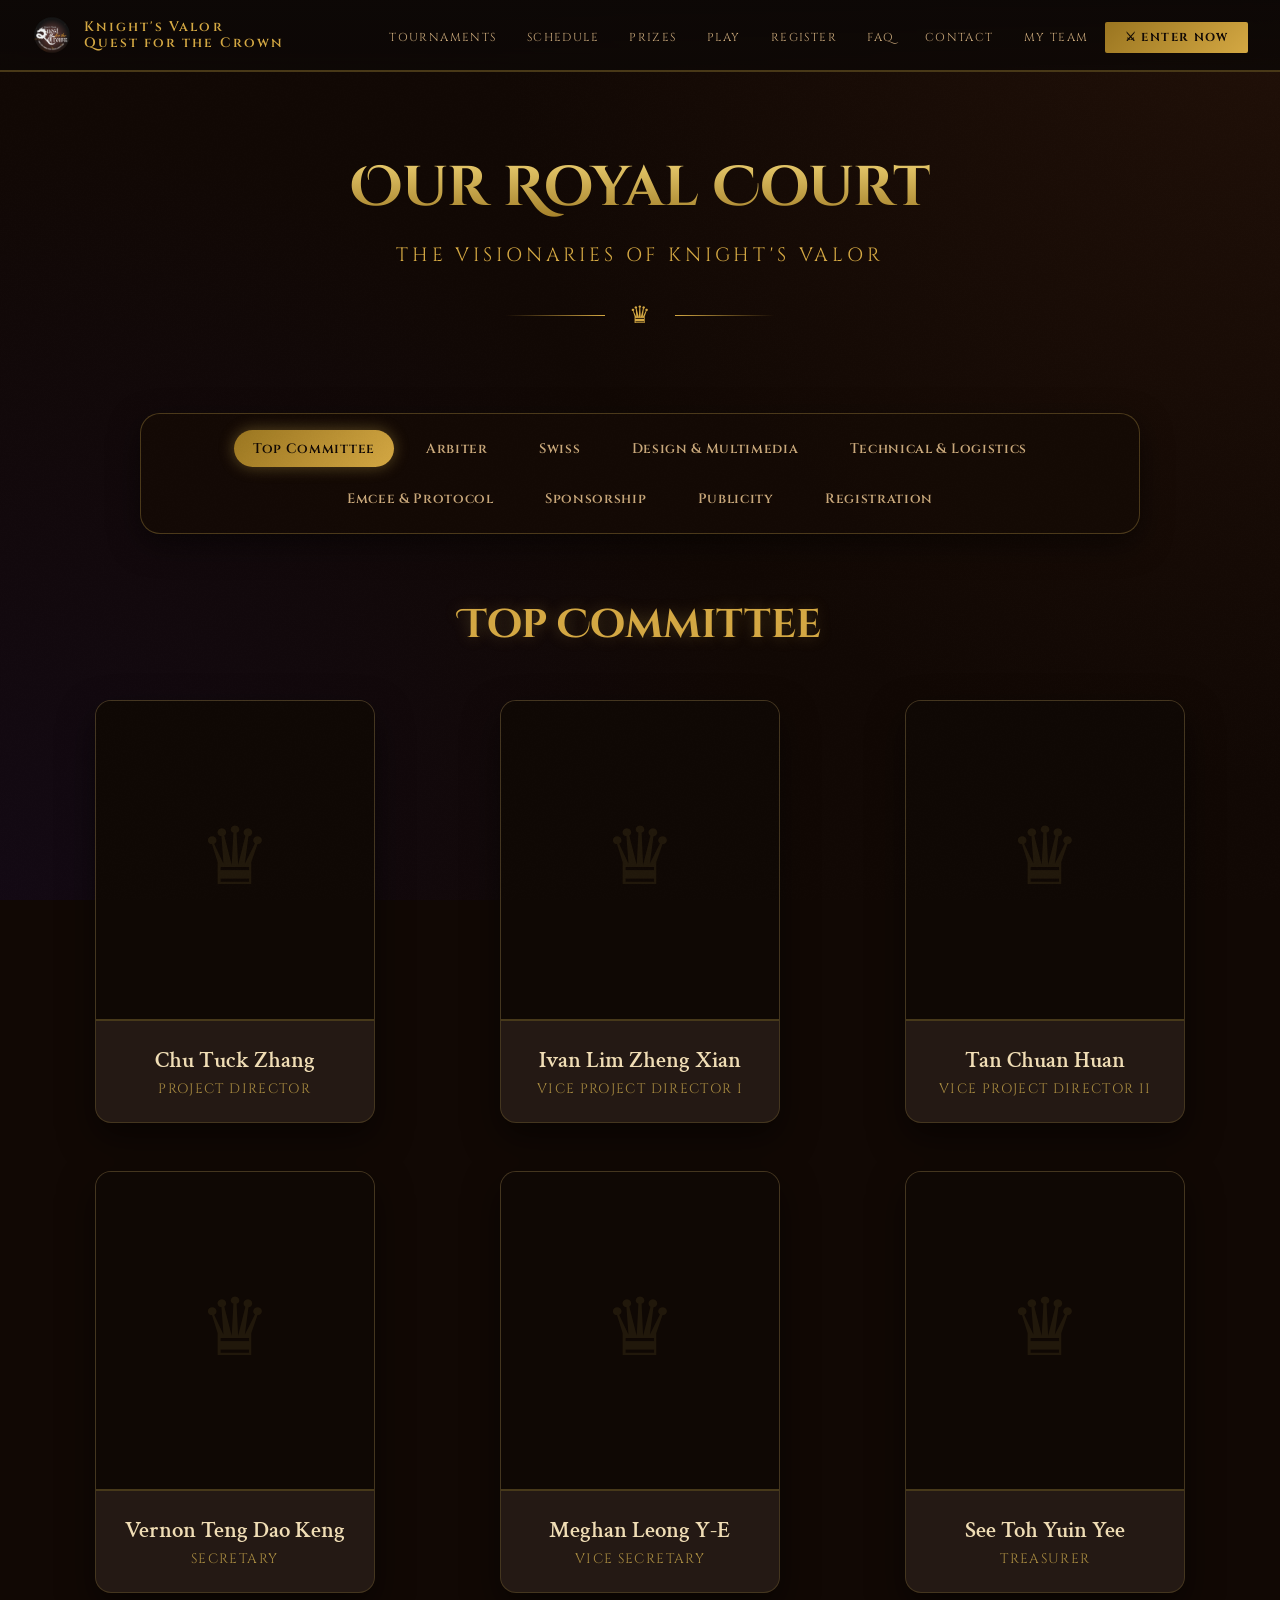
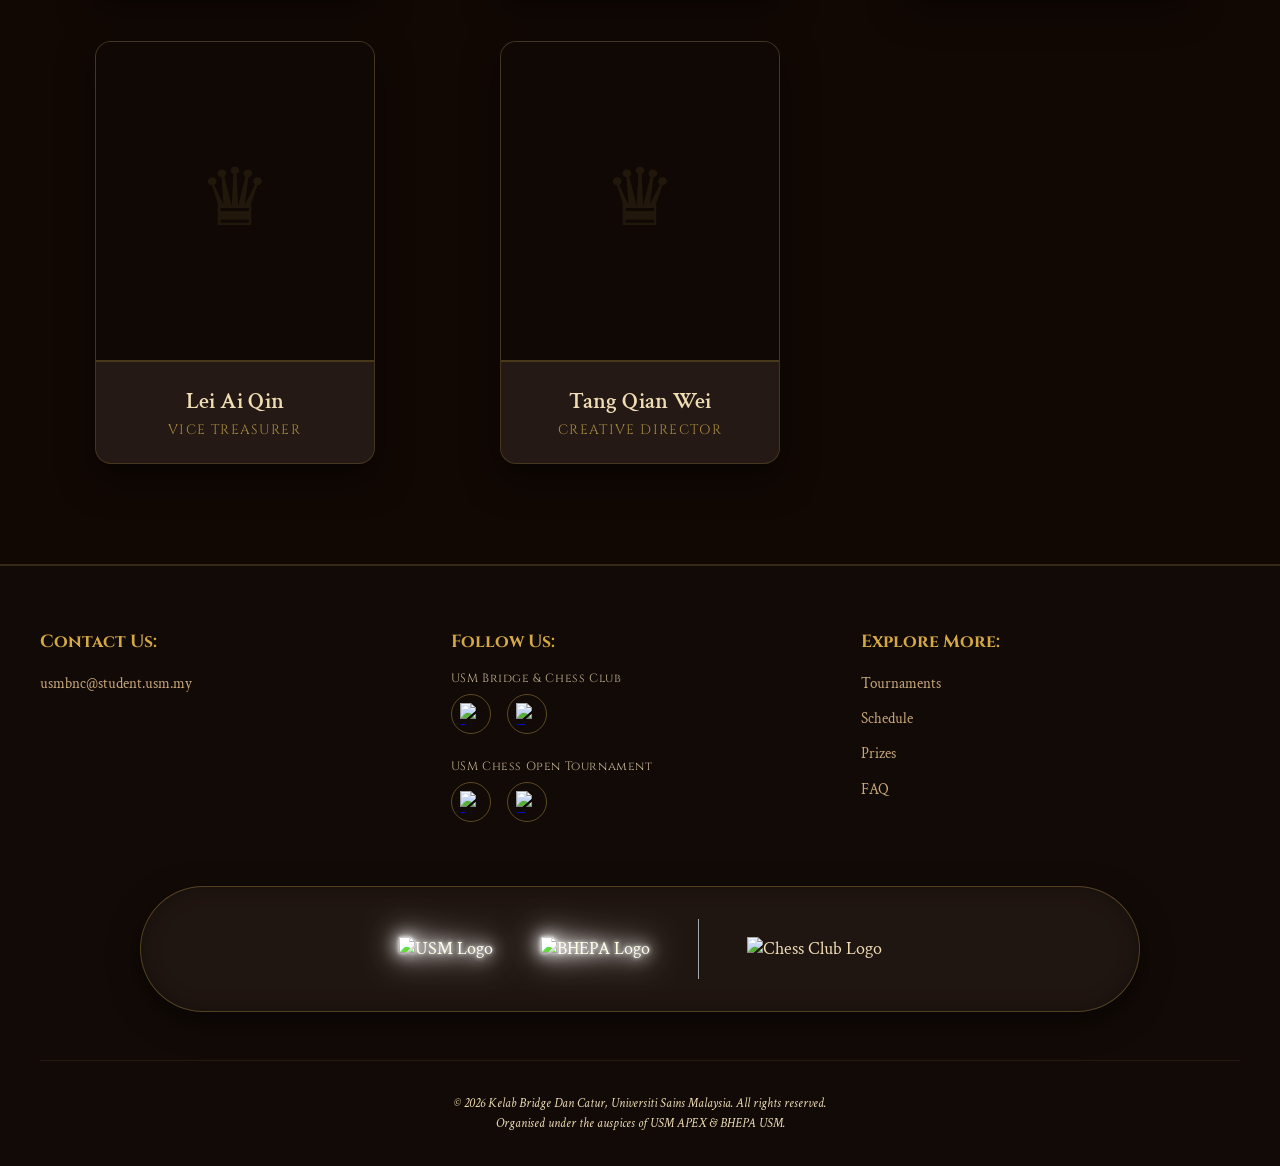
==== team.html @ 736243ff "Initial commit with code cleaning" ====
<!DOCTYPE html>
<html lang="en">

<head>
    <meta charset="UTF-8">
    <meta name="viewport" content="width=device-width, initial-scale=1.0">
    <title>Our Royal Court – Organizing Team</title>
    <link rel="preconnect" href="https://fonts.googleapis.com">
    <link rel="preconnect" href="https://fonts.gstatic.com" crossorigin>
    <link
        href="https://fonts.googleapis.com/css2?family=Cinzel:wght@400;600;700;900&family=Cinzel+Decorative:wght@400;700&family=IM+Fell+English:ital@0;1&family=Crimson+Text:ital,wght@0,400;0,600;1,400&family=MedievalSharp&display=swap"
        rel="stylesheet">
    <link rel="stylesheet" href="css/main.css">
    <style>
        /* Premium Page-Specific Overrides for the Team Page Header/Background */
        body {
            background: #110804;
            background-image:
                radial-gradient(circle at top right, rgba(42, 21, 10, 0.6), transparent 50%),
                radial-gradient(circle at bottom left, rgba(20, 10, 30, 0.6), transparent 50%);
            background-attachment: fixed;
        }

        #team-hero {
            padding-top: 150px;
            padding-bottom: 50px;
            text-align: center;
            position: relative;
        }

        .team-title {
            font-family: 'Cinzel Decorative', serif;
            font-size: 3.5rem;
            background: linear-gradient(180deg, var(--gold-light), var(--gold-dark));
            -webkit-background-clip: text;
            -webkit-text-fill-color: transparent;
            background-clip: text;
            margin-bottom: 1rem;
            animation: fadeUp 1s ease forwards;
        }

        .team-subtitle {
            font-family: 'Cinzel', serif;
            font-size: 1.2rem;
            color: var(--gold);
            letter-spacing: 0.2em;
            text-transform: uppercase;
            animation: fadeUp 1.2s ease forwards;
            opacity: 0;
        }
    </style>
</head>

<body>

    <!-- NAVIGATION (Copied from index.html) -->
    <nav>
        <div class="nav-inner">
            <a href="index.html" class="nav-logo">
                <img src="images/OT LOGO.png" alt="OT Logo" class="nav-logo-icon" />
                <span class="nav-logo-text">Knight's Valor<br>Quest for the Crown</span>
            </a>
            <input type="checkbox" id="mobileMenuCheck">
            <label class="mobile-menu-toggle" for="mobileMenuCheck" aria-label="Toggle Menu">
                <span></span>
                <span></span>
                <span></span>
            </label>
            <ul class="nav-links" id="navLinks">
                <li><a href="index.html#tournaments">Tournaments</a></li>
                <li><a href="index.html#schedule">Schedule</a></li>
                <li><a href="index.html#prizes">Prizes</a></li>
                <li><a href="index.html#chessboard">Play</a></li>
                <li><a href="index.html#register">Register</a></li>
                <li><a href="index.html#faq">FAQ</a></li>
                <li><a href="index.html#contact">Contact</a></li>
                <li><a href="team.html">My Team</a></li>
                <li><a href="index.html#register" class="nav-cta">⚔ Enter Now</a></li>
            </ul>
        </div>
    </nav>

    <!-- TEAM PAGE HERO -->
    <section id="team-hero">
        <h1 class="team-title">Our Royal Court</h1>
        <div class="team-subtitle">The Visionaries of Knight's Valor</div>
        <div class="hero-divider team-hero-divider">
            <div class="hero-divider-line"></div>
            <span class="hero-divider-icon team-hero-divider-icon">♛</span>
            <div class="hero-divider-line"></div>
        </div>
    </section>

    <!-- DEPARTMENT TABS -->
    <div class="team-tabs-container">
        <button class="team-tab active" onclick="showDepartment('top-committee')">Top Committee</button>
        <button class="team-tab" onclick="showDepartment('arbiter')">Arbiter</button>
        <button class="team-tab" onclick="showDepartment('swiss')">Swiss</button>
        <button class="team-tab" onclick="showDepartment('design')">Design & Multimedia</button>
        <button class="team-tab" onclick="showDepartment('technical')">Technical & Logistics</button>
        <button class="team-tab" onclick="showDepartment('emcee')">Emcee & Protocol</button>
        <button class="team-tab" onclick="showDepartment('sponsorship')">Sponsorship</button>
        <button class="team-tab" onclick="showDepartment('publicity')">Publicity</button>
        <button class="team-tab" onclick="showDepartment('registration')">Registration</button>
    </div>

    <!-- TEAM GRID SECTION -->
    <main class="team-departments-wrapper">
        <!-- 1. TOP COMMITTEE -->
        <div id="top-committee" class="dept-section active">
            <h2 class="dept-title">Top Committee</h2>
            <div class="member-grid">
                <!-- Chu Tuck Zhang -->
                <div class="member-photo-card">
                    <div class="member-photo-frame"><img src="" alt=""></div>
                    <div class="member-role">Project Director</div>
                    <div class="member-name">Chu Tuck Zhang</div>
                </div>
                <!-- Ivan Lim Zheng Xian -->
                <div class="member-photo-card">
                    <div class="member-photo-frame"><img src="" alt=""></div>
                    <div class="member-role">Vice Project Director I</div>
                    <div class="member-name">Ivan Lim Zheng Xian</div>
                </div>
                <!-- Tan Chuan Huan -->
                <div class="member-photo-card">
                    <div class="member-photo-frame"><img src="" alt=""></div>
                    <div class="member-role">Vice Project Director II</div>
                    <div class="member-name">Tan Chuan Huan</div>
                </div>
                <!-- Vernon Teng Dao Keng -->
                <div class="member-photo-card">
                    <div class="member-photo-frame"><img src="" alt=""></div>
                    <div class="member-role">Secretary</div>
                    <div class="member-name">Vernon Teng Dao Keng</div>
                </div>
                <!-- Meghan Leong Y-E -->
                <div class="member-photo-card">
                    <div class="member-photo-frame"><img src="" alt=""></div>
                    <div class="member-role">Vice Secretary</div>
                    <div class="member-name">Meghan Leong Y-E</div>
                </div>
                <!-- See Toh Yuin Yee -->
                <div class="member-photo-card">
                    <div class="member-photo-frame"><img src="" alt=""></div>
                    <div class="member-role">Treasurer</div>
                    <div class="member-name">See Toh Yuin Yee</div>
                </div>
                <!-- Lei Ai Qin -->
                <div class="member-photo-card">
                    <div class="member-photo-frame"><img src="" alt=""></div>
                    <div class="member-role">Vice Treasurer</div>
                    <div class="member-name">Lei Ai Qin</div>
                </div>
                <!-- Tang Qian Wei -->
                <div class="member-photo-card">
                    <div class="member-photo-frame"><img src="" alt=""></div>
                    <div class="member-role">Creative Director</div>
                    <div class="member-name">Tang Qian Wei</div>
                </div>
            </div>
        </div>

        <!-- 2. ARBITER -->
        <div id="arbiter" class="dept-section">
            <h2 class="dept-title">Arbiter</h2>
            <div class="member-grid">
                <div class="member-photo-card">
                    <div class="member-photo-frame"><img src="" alt=""></div>
                    <div class="member-role">Head of Department</div>
                    <div class="member-name">Choo Xuan</div>
                </div>
                <div class="member-photo-card">
                    <div class="member-photo-frame"><img src="" alt=""></div>
                    <div class="member-role">Senior Assistant HOD</div>
                    <div class="member-name">Abdul Rahim Bin Ahmad</div>
                </div>
                <div class="member-photo-card">
                    <div class="member-photo-frame"><img src="" alt=""></div>
                    <div class="member-role">Senior Assistant HOD</div>
                    <div class="member-name">Brendan M Bernardo</div>
                </div>
                <div class="member-photo-card">
                    <div class="member-photo-frame"><img src="" alt=""></div>
                    <div class="member-role">Junior Assistant HOD</div>
                    <div class="member-name">Nur Qamar Faris</div>
                </div>
                <div class="member-photo-card">
                    <div class="member-photo-frame"><img src="" alt=""></div>
                    <div class="member-role">Junior Assistant HOD</div>
                    <div class="member-name">Ku Wei Han</div>
                </div>
                <div class="member-photo-card">
                    <div class="member-photo-frame"><img src="" alt=""></div>
                    <div class="member-role">Senior Member</div>
                    <div class="member-name">Wong Sze Keith</div>
                </div>
                <div class="member-photo-card">
                    <div class="member-photo-frame"><img src="" alt=""></div>
                    <div class="member-role">Junior Member</div>
                    <div class="member-name">Harriesh Thiagarajan</div>
                </div>
                <div class="member-photo-card">
                    <div class="member-photo-frame"><img src="" alt=""></div>
                    <div class="member-role">Junior Member</div>
                    <div class="member-name">Syllynrry Effhevyll</div>
                </div>
                <div class="member-photo-card">
                    <div class="member-photo-frame"><img src="" alt=""></div>
                    <div class="member-role">Junior Member</div>
                    <div class="member-name">Lew Tze Yuee</div>
                </div>
                <div class="member-photo-card">
                    <div class="member-photo-frame"><img src="" alt=""></div>
                    <div class="member-role">Junior Member</div>
                    <div class="member-name">Lau Hong Chun</div>
                </div>
                <div class="member-photo-card">
                    <div class="member-photo-frame"><img src="" alt=""></div>
                    <div class="member-role">Junior Member</div>
                    <div class="member-name">Mohamad Hafizar</div>
                </div>
                <div class="member-photo-card">
                    <div class="member-photo-frame"><img src="" alt=""></div>
                    <div class="member-role">Junior Member</div>
                    <div class="member-name">Naveisheen A/L Sritharan</div>
                </div>
                <div class="member-photo-card">
                    <div class="member-photo-frame"><img src="" alt=""></div>
                    <div class="member-role">Junior Member</div>
                    <div class="member-name">Ng Wei Hong</div>
                </div>
            </div>
        </div>

        <!-- 3. SWISS -->
        <div id="swiss" class="dept-section">
            <h2 class="dept-title">Swiss</h2>
            <div class="member-grid">
                <div class="member-photo-card">
                    <div class="member-photo-frame"><img src="" alt=""></div>
                    <div class="member-role">Head of Department</div>
                    <div class="member-name">Teoh Yixun</div>
                </div>
                <div class="member-photo-card">
                    <div class="member-photo-frame"><img src="" alt=""></div>
                    <div class="member-role">Senior Assistant HOD</div>
                    <div class="member-name">Tan Wen Shyan</div>
                </div>
                <div class="member-photo-card">
                    <div class="member-photo-frame"><img src="" alt=""></div>
                    <div class="member-role">Senior Assistant HOD</div>
                    <div class="member-name">Lee Yi Xuan</div>
                </div>
                <div class="member-photo-card">
                    <div class="member-photo-frame"><img src="" alt=""></div>
                    <div class="member-role">Junior Assistant HOD</div>
                    <div class="member-name">Yan Ka Yin</div>
                </div>
                <div class="member-photo-card">
                    <div class="member-photo-frame"><img src="" alt=""></div>
                    <div class="member-role">Senior Member</div>
                    <div class="member-name">Yap Mei Ting</div>
                </div>
                <div class="member-photo-card">
                    <div class="member-photo-frame"><img src="" alt=""></div>
                    <div class="member-role">Junior Member</div>
                    <div class="member-name">Chong Jia Jing</div>
                </div>
                <div class="member-photo-card">
                    <div class="member-photo-frame"><img src="" alt=""></div>
                    <div class="member-role">Junior Member</div>
                    <div class="member-name">Yong Cai Ling</div>
                </div>
                <div class="member-photo-card">
                    <div class="member-photo-frame"><img src="" alt=""></div>
                    <div class="member-role">Junior Member</div>
                    <div class="member-name">Vu Le Yao</div>
                </div>
                <div class="member-photo-card">
                    <div class="member-photo-frame"><img src="" alt=""></div>
                    <div class="member-role">Junior Member</div>
                    <div class="member-name">Yew Jieen</div>
                </div>
                <div class="member-photo-card">
                    <div class="member-photo-frame"><img src="" alt=""></div>
                    <div class="member-role">Junior Member</div>
                    <div class="member-name">Ch'ng Bao Sheng</div>
                </div>
            </div>
        </div>

        <!-- 4. DESIGN -->
        <div id="design" class="dept-section">
            <h2 class="dept-title">Design & Multimedia</h2>
            <div class="member-grid">
                <div class="member-photo-card">
                    <div class="member-photo-frame"><img src="" alt=""></div>
                    <div class="member-role">Head of Department</div>
                    <div class="member-name">Winwin Teo Kai Xian</div>
                </div>
                <div class="member-photo-card">
                    <div class="member-photo-frame"><img src="" alt=""></div>
                    <div class="member-role">Senior Assistant HOD</div>
                    <div class="member-name">Lim Chee Hui</div>
                </div>
                <div class="member-photo-card">
                    <div class="member-photo-frame"><img src="" alt=""></div>
                    <div class="member-role">Junior Assistant HOD</div>
                    <div class="member-name">Muhammad Firdaus</div>
                </div>
                <div class="member-photo-card">
                    <div class="member-photo-frame"><img src="" alt=""></div>
                    <div class="member-role">Junior Assistant HOD</div>
                    <div class="member-name">Tan Chee Yi</div>
                </div>
                <div class="member-photo-card">
                    <div class="member-photo-frame"><img src="" alt=""></div>
                    <div class="member-role">Senior Member</div>
                    <div class="member-name">Lai Rou Xin</div>
                </div>
                <div class="member-photo-card">
                    <div class="member-photo-frame"><img src="" alt=""></div>
                    <div class="member-role">Senior Member</div>
                    <div class="member-name">Teoh Yu Ming</div>
                </div>
                <div class="member-photo-card">
                    <div class="member-photo-frame"><img src="" alt=""></div>
                    <div class="member-role">Senior Member</div>
                    <div class="member-name">Wong Oi Kei</div>
                </div>
                <div class="member-photo-card">
                    <div class="member-photo-frame"><img src="" alt=""></div>
                    <div class="member-role">Junior Member</div>
                    <div class="member-name">Jamie Yap Pei Tian</div>
                </div>
                <div class="member-photo-card">
                    <div class="member-photo-frame"><img src="" alt=""></div>
                    <div class="member-role">Junior Member</div>
                    <div class="member-name">Oh Jin Hua</div>
                </div>
                <div class="member-photo-card">
                    <div class="member-photo-frame"><img src="" alt=""></div>
                    <div class="member-role">Junior Member</div>
                    <div class="member-name">Goh Pei Qi</div>
                </div>
                <div class="member-photo-card">
                    <div class="member-photo-frame"><img src="" alt=""></div>
                    <div class="member-role">Junior Member</div>
                    <div class="member-name">Tan Li Ta</div>
                </div>
            </div>
        </div>

        <!-- 5. TECHNICAL -->
        <div id="technical" class="dept-section">
            <h2 class="dept-title">Technical & Logistics</h2>
            <div class="member-grid">
                <div class="member-photo-card">
                    <div class="member-photo-frame"><img src="" alt=""></div>
                    <div class="member-role">Head of Department</div>
                    <div class="member-name">Chai Juan Zhe</div>
                </div>
                <div class="member-photo-card">
                    <div class="member-photo-frame"><img src="" alt=""></div>
                    <div class="member-role">Senior Assistant HOD</div>
                    <div class="member-name">Leung Hui Min</div>
                </div>
                <div class="member-photo-card">
                    <div class="member-photo-frame"><img src="" alt=""></div>
                    <div class="member-role">Senior Assistant HOD</div>
                    <div class="member-name">Tan Lay Kuan</div>
                </div>
                <div class="member-photo-card">
                    <div class="member-photo-frame"><img src="" alt=""></div>
                    <div class="member-role">Junior Assistant HOD</div>
                    <div class="member-name">Steven Elnathan Meliala</div>
                </div>
                <div class="member-photo-card">
                    <div class="member-photo-frame"><img src="" alt=""></div>
                    <div class="member-role">Senior Member</div>
                    <div class="member-name">Sia Wei Jiang</div>
                </div>
                <div class="member-photo-card">
                    <div class="member-photo-frame"><img src="" alt=""></div>
                    <div class="member-role">Senior Member</div>
                    <div class="member-name">Soo Toh Boon Han</div>
                </div>
                <div class="member-photo-card">
                    <div class="member-photo-frame"><img src="" alt=""></div>
                    <div class="member-role">Junior Member</div>
                    <div class="member-name">Liong Ee Theng</div>
                </div>
                <div class="member-photo-card">
                    <div class="member-photo-frame"><img src="" alt=""></div>
                    <div class="member-role">Junior Member</div>
                    <div class="member-name">Gan Shi Tao</div>
                </div>
                <div class="member-photo-card">
                    <div class="member-photo-frame"><img src="" alt=""></div>
                    <div class="member-role">Junior Member</div>
                    <div class="member-name">Wong Sam Yuan</div>
                </div>
                <div class="member-photo-card">
                    <div class="member-photo-frame"><img src="" alt=""></div>
                    <div class="member-role">Junior Member</div>
                    <div class="member-name">Tan Zhen Jieh</div>
                </div>
                <div class="member-photo-card">
                    <div class="member-photo-frame"><img src="" alt=""></div>
                    <div class="member-role">Junior Member</div>
                    <div class="member-name">Teng Xue Ling</div>
                </div>
            </div>
        </div>

        <!-- 6. EMCEE -->
        <div id="emcee" class="dept-section">
            <h2 class="dept-title">Emcee & Protocol</h2>
            <div class="member-grid">
                <div class="member-photo-card">
                    <div class="member-photo-frame"><img src="" alt=""></div>
                    <div class="member-role">Head of Department</div>
                    <div class="member-name">Lim Jie Shen</div>
                </div>
                <div class="member-photo-card">
                    <div class="member-photo-frame"><img src="" alt=""></div>
                    <div class="member-role">Senior Assistant HOD</div>
                    <div class="member-name">Liong Chun Kit</div>
                </div>
                <div class="member-photo-card">
                    <div class="member-photo-frame"><img src="" alt=""></div>
                    <div class="member-role">Junior Assistant HOD</div>
                    <div class="member-name">Lee Yan Xi</div>
                </div>
                <div class="member-photo-card">
                    <div class="member-photo-frame"><img src="" alt=""></div>
                    <div class="member-role">Junior Assistant HOD</div>
                    <div class="member-name">Chai Pei Ying</div>
                </div>
                <div class="member-photo-card">
                    <div class="member-photo-frame"><img src="" alt=""></div>
                    <div class="member-role">Senior Member</div>
                    <div class="member-name">Heng Shin</div>
                </div>
                <div class="member-photo-card">
                    <div class="member-photo-frame"><img src="" alt=""></div>
                    <div class="member-role">Junior Member</div>
                    <div class="member-name">Clara Wong Kye Jing</div>
                </div>
                <div class="member-photo-card">
                    <div class="member-photo-frame"><img src="" alt=""></div>
                    <div class="member-role">Junior Member</div>
                    <div class="member-name">Lee Ching Ern</div>
                </div>
                <div class="member-photo-card">
                    <div class="member-photo-frame"><img src="" alt=""></div>
                    <div class="member-role">Junior Member</div>
                    <div class="member-name">Jonathan Jong Jia Jun</div>
                </div>
                <div class="member-photo-card">
                    <div class="member-photo-frame"><img src="" alt=""></div>
                    <div class="member-role">Junior Member</div>
                    <div class="member-name">Chiam Yat Shing</div>
                </div>
            </div>
        </div>

        <!-- 7. SPONSORSHIP -->
        <div id="sponsorship" class="dept-section">
            <h2 class="dept-title">Sponsorship</h2>
            <div class="member-grid">
                <div class="member-photo-card">
                    <div class="member-photo-frame"><img src="" alt=""></div>
                    <div class="member-role">Head of Department</div>
                    <div class="member-name">Lim Wei Fong</div>
                </div>
                <div class="member-photo-card">
                    <div class="member-photo-frame"><img src="" alt=""></div>
                    <div class="member-role">Senior Assistant HOD</div>
                    <div class="member-name">Chua Zheng Rong</div>
                </div>
                <div class="member-photo-card">
                    <div class="member-photo-frame"><img src="" alt=""></div>
                    <div class="member-role">Senior Assistant HOD</div>
                    <div class="member-name">Yap Han Lim</div>
                </div>
                <div class="member-photo-card">
                    <div class="member-photo-frame"><img src="" alt=""></div>
                    <div class="member-role">Junior Assistant HOD</div>
                    <div class="member-name">Wong Zi Yi</div>
                </div>
                <div class="member-photo-card">
                    <div class="member-photo-frame"><img src="" alt=""></div>
                    <div class="member-role">Junior Assistant HOD</div>
                    <div class="member-name">Soniyaha A/P A Ramesh</div>
                </div>
                <div class="member-photo-card">
                    <div class="member-photo-frame"><img src="" alt=""></div>
                    <div class="member-role">Senior Member</div>
                    <div class="member-name">Ho Mei Qi</div>
                </div>
                <div class="member-photo-card">
                    <div class="member-photo-frame"><img src="" alt=""></div>
                    <div class="member-role">Senior Member</div>
                    <div class="member-name">Tan Yie Hern</div>
                </div>
                <div class="member-photo-card">
                    <div class="member-photo-frame"><img src="" alt=""></div>
                    <div class="member-role">Junior Member</div>
                    <div class="member-name">Jesqueen Ong Kah Yuet</div>
                </div>
                <div class="member-photo-card">
                    <div class="member-photo-frame"><img src="" alt=""></div>
                    <div class="member-role">Junior Member</div>
                    <div class="member-name">Pang Jiun Xin</div>
                </div>
                <div class="member-photo-card">
                    <div class="member-photo-frame"><img src="" alt=""></div>
                    <div class="member-role">Junior Member</div>
                    <div class="member-name">Cheong Lip Ken</div>
                </div>
                <div class="member-photo-card">
                    <div class="member-photo-frame"><img src="" alt=""></div>
                    <div class="member-role">Junior Member</div>
                    <div class="member-name">Low Yee Pin</div>
                </div>
                <div class="member-photo-card">
                    <div class="member-photo-frame"><img src="" alt=""></div>
                    <div class="member-role">Junior Member</div>
                    <div class="member-name">Lee Jia Chiuan</div>
                </div>
                <div class="member-photo-card">
                    <div class="member-photo-frame"><img src="" alt=""></div>
                    <div class="member-role">Junior Member</div>
                    <div class="member-name">Eason Ong Jian Yu</div>
                </div>
                <div class="member-photo-card">
                    <div class="member-photo-frame"><img src="" alt=""></div>
                    <div class="member-role">Junior Member</div>
                    <div class="member-name">Lim Yong Peng</div>
                </div>
                <div class="member-photo-card">
                    <div class="member-photo-frame"><img src="" alt=""></div>
                    <div class="member-role">Junior Member</div>
                    <div class="member-name">Muhammad Zahidi</div>
                </div>
            </div>
        </div>

        <!-- 8. PUBLICITY -->
        <div id="publicity" class="dept-section">
            <h2 class="dept-title">Publicity</h2>
            <div class="member-grid">
                <div class="member-photo-card">
                    <div class="member-photo-frame"><img src="" alt=""></div>
                    <div class="member-role">PIC</div>
                    <div class="member-name">Tang Qian Wei</div>
                </div>
                <div class="member-photo-card">
                    <div class="member-photo-frame"><img src="" alt=""></div>
                    <div class="member-role">Sub-PIC</div>
                    <div class="member-name">Chu Tuck Zhang</div>
                </div>
                <div class="member-photo-card">
                    <div class="member-photo-frame"><img src="" alt=""></div>
                    <div class="member-role">Head of Department</div>
                    <div class="member-name">Agnes Kan Kar Wen</div>
                </div>
                <div class="member-photo-card">
                    <div class="member-photo-frame"><img src="" alt=""></div>
                    <div class="member-role">Senior Assistant HOD</div>
                    <div class="member-name">Looi Er Xian</div>
                </div>
                <div class="member-photo-card">
                    <div class="member-photo-frame"><img src="" alt=""></div>
                    <div class="member-role">Junior Assistant HOD</div>
                    <div class="member-name">Chen Yee Teng</div>
                </div>
                <div class="member-photo-card">
                    <div class="member-photo-frame"><img src="" alt=""></div>
                    <div class="member-role">Junior Assistant HOD</div>
                    <div class="member-name">Yap Zhi Ying</div>
                </div>
                <div class="member-photo-card">
                    <div class="member-photo-frame"><img src="" alt=""></div>
                    <div class="member-role">Senior Member</div>
                    <div class="member-name">Lim Hui Ni</div>
                </div>
                <div class="member-photo-card">
                    <div class="member-photo-frame"><img src="" alt=""></div>
                    <div class="member-role">Junior Member</div>
                    <div class="member-name">Cha Jin Ye</div>
                </div>
                <div class="member-photo-card">
                    <div class="member-photo-frame"><img src="" alt=""></div>
                    <div class="member-role">Junior Member</div>
                    <div class="member-name">Chua Jie Siang</div>
                </div>
                <div class="member-photo-card">
                    <div class="member-photo-frame"><img src="" alt=""></div>
                    <div class="member-role">Junior Member</div>
                    <div class="member-name">Joey Lee Xin Pei</div>
                </div>
                <div class="member-photo-card">
                    <div class="member-photo-frame"><img src="" alt=""></div>
                    <div class="member-role">Junior Member</div>
                    <div class="member-name">Yap Kai Sheng</div>
                </div>
                <div class="member-photo-card">
                    <div class="member-photo-frame"><img src="" alt=""></div>
                    <div class="member-role">Junior Member</div>
                    <div class="member-name">Yeoh Chen Yuen</div>
                </div>
            </div>
        </div>

        <!-- 9. REGISTRATION -->
        <div id="registration" class="dept-section">
            <h2 class="dept-title">Registration</h2>
            <div class="member-grid">
                <div class="member-photo-card">
                    <div class="member-photo-frame"><img src="" alt=""></div>
                    <div class="member-role">Head of Department</div>
                    <div class="member-name">Tim Zhi Yi</div>
                </div>
                <div class="member-photo-card">
                    <div class="member-photo-frame"><img src="" alt=""></div>
                    <div class="member-role">Senior Assistant HOD</div>
                    <div class="member-name">Elson Ooi Yin Feng</div>
                </div>
                <div class="member-photo-card">
                    <div class="member-photo-frame"><img src="" alt=""></div>
                    <div class="member-role">Junior Assistant HOD</div>
                    <div class="member-name">Yane Zi Yi</div>
                </div>
                <div class="member-photo-card">
                    <div class="member-photo-frame"><img src="" alt=""></div>
                    <div class="member-role">Junior Assistant HOD</div>
                    <div class="member-name">Chee Yu Jun</div>
                </div>
                <div class="member-photo-card">
                    <div class="member-photo-frame"><img src="" alt=""></div>
                    <div class="member-role">Senior Member</div>
                    <div class="member-name">Ooi Min Him</div>
                </div>
                <div class="member-photo-card">
                    <div class="member-photo-frame"><img src="" alt=""></div>
                    <div class="member-role">Junior Member</div>
                    <div class="member-name">Gan Xiang Yee Lydia</div>
                </div>
                <div class="member-photo-card">
                    <div class="member-photo-frame"><img src="" alt=""></div>
                    <div class="member-role">Junior Member</div>
                    <div class="member-name">Jacqueline Teng Xue Ning</div>
                </div>
                <div class="member-photo-card">
                    <div class="member-photo-frame"><img src="" alt=""></div>
                    <div class="member-role">Junior Member</div>
                    <div class="member-name">Chung Yu Ping</div>
                </div>
                <div class="member-photo-card">
                    <div class="member-photo-frame"><img src="" alt=""></div>
                    <div class="member-role">Junior Member</div>
                    <div class="member-name">Leong Han Wen</div>
                </div>
                <div class="member-photo-card">
                    <div class="member-photo-frame"><img src="" alt=""></div>
                    <div class="member-role">Junior Member</div>
                    <div class="member-name">Lim Jun Yu</div>
                </div>
                <div class="member-photo-card">
                    <div class="member-photo-frame"><img src="" alt=""></div>
                    <div class="member-role">Junior Member</div>
                    <div class="member-name">Kee Chun Wei</div>
                </div>
            </div>
        </div>
    </main>

    <!-- SUPER FOOTER (Copied from index.html) -->
    <footer class="footer-spaced">
        <div class="footer-container">

            <!-- Top 3 Columns -->
            <div class="footer-top-grid">
                <!-- Column 1: Contact -->
                <div class="footer-col">
                    <h4 class="footer-heading">Contact Us:</h4>
                    <a href="mailto:usmbnc@student.usm.my" class="footer-link">usmbnc@student.usm.my</a>
                </div>

                <!-- Column 2: Follow Us -->
                <div class="footer-col">
                    <h4 class="footer-heading">Follow Us:</h4>

                    <!-- USM Bridge & Chess Club -->
                    <div class="mb-1-5">
                        <span class="footer-social-label">USM
                            Bridge & Chess Club</span>
                        <div class="footer-socials">
                            <a href="https://www.instagram.com/usm_bridge_and_chess_club/" target="_blank"
                                class="social-icon">
                                <img src="images/logo/Insta.png" alt="Instagram">
                            </a>
                            <a href="https://www.facebook.com/USMBridgeNChessClub" target="_blank" class="social-icon">
                                <img src="images/logo/Facebook (1).png" alt="Facebook">
                            </a>
                        </div>
                    </div>

                    <!-- USM Chess Open Tournament -->
                    <div>
                        <span class="footer-social-label">USM
                            Chess Open Tournament</span>
                        <div class="footer-socials">
                            <a href="https://www.instagram.com/usmchessopentournament/" target="_blank"
                                class="social-icon">
                                <img src="images/logo/Insta.png" alt="Instagram">
                            </a>
                            <a href="https://www.facebook.com/USMChessOpenTournament" target="_blank"
                                class="social-icon">
                                <img src="images/logo/Facebook (1).png" alt="Facebook">
                            </a>
                        </div>
                    </div>
                </div>

                <!-- Column 3: Explore -->
                <div class="footer-col">
                    <h4 class="footer-heading">Explore More:</h4>
                    <ul class="footer-explore-links">
                        <li><a href="index.html#tournaments">Tournaments</a></li>
                        <li><a href="index.html#schedule">Schedule</a></li>
                        <li><a href="index.html#prizes">Prizes</a></li>
                        <li><a href="index.html#faq">FAQ</a></li>
                    </ul>
                </div>
            </div>

            <!-- Center Logo Pill -->
            <div class="footer-logo-pill">
                <img src="images/logo/USM Logo color (1).png" alt="USM Logo" class="pill-logo usm-logo">
                <img src="images/logo/logo BHEPA without backgroud (1).png" alt="BHEPA Logo"
                    class="pill-logo bhepa-logo">
                <div class="pill-divider"></div>
                <img src="images/logo/CHESSCLUB Logo (2).png" alt="Chess Club Logo" class="pill-logo club-logo">
            </div>

            <!-- Copyright -->
            <div class="footer-copyright">
                © 2026 Kelab Bridge Dan Catur, Universiti Sains Malaysia. All rights reserved.<br>
                Organised under the auspices of USM APEX & BHEPA USM.
            </div>

        </div>
    </footer>

    <script src="js/main.js"></script>
    <script>
        // Javascript to handle the Tab Switching Logic
        function showDepartment(deptId) {
            // Remove active class from all tabs
            const tabs = document.querySelectorAll('.team-tab');
            tabs.forEach(tab => tab.classList.remove('active'));

            // Add active class to clicked tab
            event.target.classList.add('active');

            // Hide all department sections
            const sections = document.querySelectorAll('.dept-section');
            sections.forEach(section => {
                section.classList.remove('active');
            });

            // Show target department
            setTimeout(() => {
                document.getElementById(deptId).classList.add('active');
            }, 50); // Small delay to allow fade out
        }
    </script>
</body>

</html>
---- css/main.css ----
:root {
  --gold: #d4a843;
  --gold-light: #f5d97a;
  --gold-dark: #9a7520;
  --gold-shine: #ffe599;
  --crimson: #7a0f0f;
  --crimson-dark: #4a0808;
  --crimson-light: #b02a2a;
  --crimson-mid: #8c1515;
  --parchment: #f0ddb5;
  --parchment-dark: #c9a87a;
  --ink: #120a06;
  --dark-bg: #0a0604;
  --stone: #1e1510;
  --stone-light: #2e2018;
  --silver: #b8b0a0;
  --violet: #2a1a3a;
  --violet-dark: #180f22;
}

* {
  margin: 0;
  padding: 0;
  box-sizing: border-box;
}

html {
  scroll-behavior: smooth;
}

body {
  background: var(--dark-bg);
  color: var(--parchment);
  font-family: 'Crimson Text', serif;
  font-size: 18px;
  overflow-x: hidden;
  cursor: default;
}

/* ===== CUSTOM SCROLLBAR ===== */
::-webkit-scrollbar {
  width: 8px;
}

::-webkit-scrollbar-track {
  background: var(--ink);
}

::-webkit-scrollbar-thumb {
  background: var(--gold-dark);
  border-radius: 4px;
}

/* ===== PARTICLES / EMBERS ===== */
#embers {
  position: fixed;
  top: 0;
  left: 0;
  width: 100%;
  height: 100%;
  pointer-events: none;
  z-index: 0;
  overflow: hidden;
}

.ember {
  position: absolute;
  width: 3px;
  height: 3px;
  background: var(--gold);
  border-radius: 50%;
  animation: floatEmber linear infinite;
  opacity: 0;
}

@keyframes floatEmber {
  0% {
    transform: translateY(100vh) translateX(0) scale(0);
    opacity: 0;
  }

  10% {
    opacity: 1;
  }

  90% {
    opacity: 0.6;
  }

  100% {
    transform: translateY(-100px) translateX(40px) scale(1.5);
    opacity: 0;
  }
}

/* ===== STONE TEXTURE OVERLAY ===== */
body::before {
  content: '';
  position: fixed;
  top: 0;
  left: 0;
  width: 100%;
  height: 100%;
  background-image: url("data:image/svg+xml,%3Csvg xmlns='http://www.w3.org/2000/svg' width='300' height='300'%3E%3Cfilter id='noise'%3E%3CfeTurbulence type='fractalNoise' baseFrequency='0.65' numOctaves='3' stitchTiles='stitch'/%3E%3CfeColorMatrix type='saturate' values='0'/%3E%3C/filter%3E%3Crect width='300' height='300' filter='url(%23noise)' opacity='0.04'/%3E%3C/svg%3E");
  pointer-events: none;
  z-index: 1;
  opacity: 0.3;
}

/* ===== NAVIGATION ===== */
nav {
  position: fixed;
  top: 0;
  left: 0;
  width: 100%;
  z-index: 9999;
  background: linear-gradient(to bottom, rgba(13, 8, 6, 0.98), rgba(13, 8, 6, 0.85));
  border-bottom: 2px solid var(--gold-dark);
  backdrop-filter: blur(12px);
  padding: 0 2rem;
}

.nav-inner {
  max-width: 1300px;
  margin: 0 auto;
  display: flex;
  align-items: center;
  justify-content: space-between;
  height: 70px;
}

.nav-logo {
  display: flex;
  align-items: center;
  gap: 12px;
  text-decoration: none;
}

.nav-logo-icon {
  height: 40px;
  /* Adjust size based on design */
  width: auto;
  object-fit: contain;
}

.nav-logo-text {
  font-family: 'Cinzel', serif;
  font-size: 0.85rem;
  letter-spacing: 0.15em;
  color: var(--gold);
  font-weight: 600;
  line-height: 1.2;
}

.nav-links {
  display: flex;
  gap: 0.2rem;
  list-style: none;
  align-items: center;
}

.nav-links a {
  font-family: 'Cinzel', serif;
  font-size: 0.72rem;
  letter-spacing: 0.12em;
  text-transform: uppercase;
  color: var(--parchment-dark);
  text-decoration: none;
  padding: 0.5rem 0.85rem;
  position: relative;
  transition: color 0.3s;
}

.nav-links a::after {
  content: '';
  position: absolute;
  bottom: 0;
  left: 50%;
  right: 50%;
  height: 1px;
  background: var(--gold);
  transition: left 0.3s, right 0.3s;
}

.nav-links a:hover {
  color: var(--gold-light);
  text-shadow: 0 0 10px rgba(201, 168, 76, 0.6);
}

.nav-links a:hover::after {
  left: 10%;
  right: 10%;
}

.nav-cta {
  background: linear-gradient(90deg, var(--gold-dark) 0%, var(--gold) 25%, var(--gold-shine) 50%, var(--gold) 75%, var(--gold-dark) 100%);
  background-size: 200% auto;
  animation: shimmerSweep 3s linear infinite;
  font-family: 'Cinzel', serif;
  font-size: 0.72rem;
  letter-spacing: 0.12em;
  background: linear-gradient(135deg, var(--gold-dark), var(--gold));
  color: var(--ink) !important;
  padding: 0.5rem 1.2rem !important;
  border-radius: 2px;
  font-weight: 700 !important;
  transition: all 0.3s !important;
}

.nav-cta:hover {
  transform: translateY(-2px);
  box-shadow: 0 4px 20px rgba(201, 168, 76, 0.4);
}

.nav-cta::after {
  display: none !important;
}

/* ===== HERO ===== */
#hero {
  position: relative;
  min-height: 100vh;
  display: flex;
  flex-direction: column;
  align-items: center;
  justify-content: center;
  overflow: hidden;
  padding-top: 70px;
  background:
    radial-gradient(ellipse at 30% 0%, #3a0a0a 0%, transparent 55%),
    radial-gradient(ellipse at 70% 0%, #1a0a2e 0%, transparent 55%),
    radial-gradient(ellipse at 50% 100%, #1a0a06 0%, var(--dark-bg) 60%);
}

.hero-bg-chess {
  position: absolute;
  inset: 0;
  display: grid;
  grid-template-columns: repeat(8, 1fr);
  grid-template-rows: repeat(8, 1fr);
  opacity: 0.04;
  pointer-events: none;
}

.hero-bg-chess div:nth-child(odd) {
  background: var(--parchment);
}

.hero-bg-chess div:nth-child(even) {
  background: transparent;
}

.hero-vignette {
  position: absolute;
  inset: 0;
  background: radial-gradient(ellipse at center, transparent 20%, rgba(13, 8, 6, 0.85) 80%);
  pointer-events: none;
  z-index: 2;
}

.hero-content {
  position: relative;
  z-index: 10;
  text-align: center;
  padding: 2rem 1rem 5rem 1rem;
  max-width: 1000px;
}

.hero-organizer {
  font-family: 'Cinzel', serif;
  font-size: 0.75rem;
  letter-spacing: 0.35em;
  text-transform: uppercase;
  color: var(--gold-dark);
  margin-bottom: 1.5rem;
  animation: fadeDown 1s ease 0.2s both;
}

.hero-subtitle {
  font-family: 'Cinzel', serif;
  font-size: clamp(0.8rem, 1.5vw, 1rem);
  letter-spacing: 0.4em;
  text-transform: uppercase;
  color: var(--gold-dark);
  margin-bottom: 0.8rem;
  animation: fadeDown 1s ease 0.4s both;
}

.hero-title-wrapper {
  position: relative;
  margin-bottom: 1.5rem;
  animation: fadeUp 1.2s ease 0.6s both;
}

.hero-title-main {
  font-family: 'Cinzel Decorative', serif;
  font-size: clamp(3rem, 9vw, 8rem);
  font-weight: 900;
  line-height: 0.85;
  background: linear-gradient(180deg, #f0d080 0%, var(--gold) 40%, #8b6914 70%, #c9a84c 100%);
  -webkit-background-clip: text;
  -webkit-text-fill-color: transparent;
  background-clip: text;
  text-shadow: none;
  filter: drop-shadow(0 0 30px rgba(201, 168, 76, 0.3));
  letter-spacing: -0.02em;
}

.hero-title-sub {
  font-family: 'Cinzel Decorative', serif;
  font-size: clamp(1.8rem, 4.5vw, 4.5rem);
  font-weight: 400;
  background: linear-gradient(180deg, var(--parchment) 0%, var(--parchment-dark) 100%);
  -webkit-background-clip: text;
  -webkit-text-fill-color: transparent;
  background-clip: text;
  letter-spacing: 0.05em;
}

.hero-divider {
  display: flex;
  align-items: center;
  gap: 1.5rem;
  justify-content: center;
  margin: 1.5rem 0;
  animation: fadeIn 1s ease 1s both;
}

.hero-divider-line {
  height: 1px;
  width: 100px;
  background: linear-gradient(to right, transparent, var(--gold));
}

.hero-divider-line:last-child {
  background: linear-gradient(to left, transparent, var(--gold));
}

.hero-divider-icon {
  font-size: 1.5rem;
  color: var(--gold);
}

.hero-edition {
  font-family: 'Cinzel', serif;
  font-size: clamp(0.7rem, 1.2vw, 0.85rem);
  letter-spacing: 0.3em;
  text-transform: uppercase;
  color: var(--silver);
  margin-bottom: 2rem;
  animation: fadeIn 1s ease 1.2s both;
}

.hero-dates {
  display: flex;
  gap: 2rem;
  justify-content: center;
  flex-wrap: wrap;
  margin-bottom: 2.5rem;
  animation: fadeUp 1s ease 1.4s both;
}

.hero-date-card {
  background: rgba(139, 26, 26, 0.2);
  border: 1px solid rgba(201, 168, 76, 0.3);
  border-radius: 4px;
  padding: 1rem 1.5rem;
  min-width: 180px;
  position: relative;
  overflow: hidden;
  transition: all 0.3s;
}

.hero-date-card::before {
  content: '';
  position: absolute;
  top: 0;
  left: -100%;
  width: 100%;
  height: 100%;
  background: linear-gradient(90deg, transparent, rgba(201, 168, 76, 0.1), transparent);
  transition: left 0.5s;
}

.hero-date-card:hover::before {
  left: 100%;
}

.hero-date-card:hover {
  border-color: var(--gold);
  transform: translateY(-3px);
}

.hero-date-label {
  font-family: 'Cinzel', serif;
  font-size: 0.6rem;
  letter-spacing: 0.2em;
  text-transform: uppercase;
  color: var(--gold);
  margin-bottom: 0.3rem;
}

.hero-date-value {
  font-family: 'Cinzel', serif;
  font-size: 1rem;
  font-weight: 700;
  color: var(--parchment);
}

.hero-date-type {
  font-size: 0.78rem;
  color: var(--parchment-dark);
  font-style: italic;
  margin-top: 0.2rem;
}

.hero-cta-group {
  display: flex;
  gap: 1rem;
  justify-content: center;
  flex-wrap: wrap;
  animation: fadeUp 1s ease 1.6s both;
}

.btn-primary {
  background: linear-gradient(90deg, var(--gold-dark) 0%, var(--gold) 25%, var(--gold-shine) 50%, var(--gold) 75%, var(--gold-dark) 100%);
  background-size: 200% auto;
  animation: shimmerSweep 4s linear infinite;
  font-family: 'Cinzel', serif;
  font-size: 0.8rem;
  letter-spacing: 0.15em;
  text-transform: uppercase;
  background: linear-gradient(135deg, var(--gold-dark) 0%, var(--gold) 50%, var(--gold-dark) 100%);
  background-size: 200% 100%;
  color: var(--ink);
  text-decoration: none;
  padding: 1rem 2.5rem;
  border: none;
  cursor: pointer;
  font-weight: 700;
  position: relative;
  overflow: hidden;
  transition: all 0.4s;
  clip-path: polygon(8px 0%, 100% 0%, calc(100% - 8px) 100%, 0% 100%);
}

.btn-primary:hover {
  background-position: 100% 0;
  box-shadow: 0 0 30px rgba(201, 168, 76, 0.5);
  transform: translateY(-3px);
}

.btn-secondary {
  font-family: 'Cinzel', serif;
  font-size: 0.8rem;
  letter-spacing: 0.15em;
  text-transform: uppercase;
  background: transparent;
  color: var(--parchment);
  text-decoration: none;
  padding: 1rem 2.5rem;
  border: 1px solid var(--gold-dark);
  cursor: pointer;
  font-weight: 600;
  transition: all 0.3s;
  clip-path: polygon(8px 0%, 100% 0%, calc(100% - 8px) 100%, 0% 100%);
}

.btn-secondary:hover {
  border-color: var(--gold);
  color: var(--gold);
  background: rgba(201, 168, 76, 0.08);
  transform: translateY(-3px);
}

/* Scroll indicator */
.scroll-indicator {
  position: absolute;
  bottom: 2rem;
  left: 50%;
  transform: translateX(-50%);
  z-index: 10;
  display: flex;
  flex-direction: column;
  align-items: center;
  gap: 0.5rem;
  animation: bounce 2s ease-in-out infinite;
}

.scroll-indicator span {
  font-family: 'Cinzel', serif;
  font-size: 0.6rem;
  letter-spacing: 0.2em;
  text-transform: uppercase;
  color: var(--gold-dark);
}

.scroll-arrow {
  color: var(--gold-dark);
  font-size: 1.2rem;
}

@keyframes bounce {

  0%,
  100% {
    transform: translateX(-50%) translateY(0);
  }

  50% {
    transform: translateX(-50%) translateY(8px);
  }
}

/* ===== SECTION STYLES ===== */
section {
  position: relative;
  z-index: 2;
}

.section-header {
  text-align: center;
  margin-bottom: 4rem;
}

.section-label {
  font-family: 'Cinzel', serif;
  font-size: 0.7rem;
  letter-spacing: 0.4em;
  text-transform: uppercase;
  color: var(--gold-dark);
  display: block;
  margin-bottom: 0.8rem;
}

.section-title {
  font-family: 'Cinzel Decorative', serif;
  font-size: clamp(1.8rem, 4vw, 3rem);
  background: linear-gradient(180deg, var(--gold-light) 0%, var(--gold) 100%);
  -webkit-background-clip: text;
  -webkit-text-fill-color: transparent;
  background-clip: text;
  margin-bottom: 1rem;
}

.section-ornament {
  display: flex;
  align-items: center;
  gap: 1rem;
  justify-content: center;
  margin-top: 1rem;
}

/* Texture Overlay for Sections */
section::after {
  content: "";
  position: absolute;
  inset: 0;
  background-image: url('https://www.transparenttextures.com/patterns/pinstriped-suit.png');
  /* Or parchment texture */
  opacity: 0.05;
  pointer-events: none;
}

.ornament-line {
  height: 1px;
  width: 80px;
  background: linear-gradient(to right, transparent, var(--gold-dark));
}

.ornament-line:last-child {
  background: linear-gradient(to left, transparent, var(--gold-dark));
}

.ornament-diamond {
  width: 8px;
  height: 8px;
  background: var(--gold-dark);
  transform: rotate(45deg);
}

/* ===== TOURNAMENT OVERVIEW ===== */
#tournaments {
  padding: 8rem 2rem;
  background: linear-gradient(to bottom, var(--dark-bg), #140c08, var(--dark-bg));
}

.container {
  max-width: 1300px;
  margin: 0 auto;
}

.tournament-grid {
  display: grid;
  grid-template-columns: 1fr 1fr;
  gap: 3rem;
}

@media (max-width: 900px) {
  .tournament-grid {
    grid-template-columns: 1fr;
  }
}

/* Animated Gold Border for Cards */
.tournament-card {
  position: relative;
  border: 2px solid transparent;
  background-clip: padding-box;
}

.tournament-card {
  background: linear-gradient(145deg, #1f1208, #2a1a10);
  border: 1px solid rgba(201, 168, 76, 0.25);
  border-radius: 4px;
  overflow: hidden;
  position: relative;
  transition: all 0.4s;
}

.tournament-card::before {
  content: '';
  position: absolute;
  top: -2px;
  bottom: -2px;
  left: -2px;
  right: -2px;
  background: linear-gradient(135deg, var(--gold-dark), var(--gold-light), var(--gold-dark));
  z-index: -1;
  border-radius: 6px;
  opacity: 0.3;
}

.tournament-card:hover {
  transform: translateY(-12px) scale(1.02) rotateX(2deg);
  border-color: var(--gold);
  box-shadow: 0 30px 60px rgba(0, 0, 0, 0.8), 0 0 50px rgba(201, 168, 76, 0.4), inset 0 0 20px rgba(201, 168, 76, 0.1);
  z-index: 10;
}

.card-banner {
  height: 200px;
  position: relative;
  overflow: hidden;
  display: flex;
  align-items: center;
  justify-content: center;
}

.card-banner-individual {
  background: linear-gradient(135deg, rgba(61, 12, 12, 0.8), rgba(139, 26, 26, 0.8)), url('Individual.png') center/cover no-repeat;
}

.card-banner-team {
  background: linear-gradient(135deg, rgba(12, 26, 61, 0.8), rgba(26, 45, 139, 0.8)), url('Team.png') center/cover no-repeat;
}

.card-banner-chess {
  position: absolute;
  inset: 0;
  display: grid;
  grid-template-columns: repeat(8, 1fr);
  grid-template-rows: repeat(4, 1fr);
  opacity: 0.1;
}

.card-banner-chess div:nth-child(odd) {
  background: white;
}

.card-banner-type {
  position: relative;
  z-index: 2;
  text-align: center;
}

.banner-icon {
  font-size: 3.5rem;
  margin-bottom: 0.5rem;
  display: block;
}

.banner-title {
  font-family: 'Cinzel Decorative', serif;
  font-size: 1.1rem;
  font-weight: 700;
  background: linear-gradient(180deg, var(--gold-light), var(--gold));
  -webkit-background-clip: text;
  -webkit-text-fill-color: transparent;
  background-clip: text;
}

.card-content {
  padding: 2rem;
}

.card-name {
  font-family: 'Cinzel', serif;
  font-size: 1.05rem;
  font-weight: 700;
  color: var(--parchment);
  margin-bottom: 1.5rem;
  line-height: 1.3;
}

.info-grid {
  display: grid;
  grid-template-columns: 1fr 1fr;
  gap: 1rem;
  margin-bottom: 1.5rem;
}

.info-label {
  font-family: 'Cinzel', serif;
  font-size: 0.6rem;
  letter-spacing: 0.2em;
  text-transform: uppercase;
  color: var(--gold-dark);
  display: block;
  margin-bottom: 0.3rem;
}

.info-value {
  font-size: 0.95rem;
  color: var(--parchment);
  font-style: italic;
}

.info-value strong {
  font-style: normal;
  color: var(--gold-light);
  font-weight: 600;
}

.card-cta {
  display: block;
  width: 100%;
  font-family: 'Cinzel', serif;
  font-size: 0.75rem;
  letter-spacing: 0.15em;
  text-transform: uppercase;
  padding: 0.9rem;
  text-align: center;
  text-decoration: none;
  font-weight: 700;
  transition: all 0.3s;
  cursor: pointer;
  border: none;
}

.cta-individual {
  background: linear-gradient(135deg, var(--crimson-dark), var(--crimson));
  color: var(--parchment);
  border: 1px solid var(--crimson-light);
}

.cta-individual:hover {
  background: linear-gradient(135deg, var(--crimson), #e74c3c);
  box-shadow: 0 0 20px rgba(139, 26, 26, 0.5);
}

.cta-team {
  background: linear-gradient(135deg, #0e1a5a, #1a2d8b);
  color: var(--parchment);
  border: 1px solid #2d4ab5;
}

.cta-team:hover {
  background: linear-gradient(135deg, #1a2d8b, #2d4ab5);
  box-shadow: 0 0 20px rgba(26, 45, 139, 0.5);
}

/* ===== SCHEDULE ===== */
#schedule {
  padding: 8rem 2rem;
  background: linear-gradient(to bottom, var(--dark-bg), #100a06);
}

.schedule-tabs {
  display: flex;
  justify-content: center;
  gap: 0;
  margin-bottom: 3rem;
  border: 1px solid var(--gold-dark);
  width: fit-content;
  margin-left: auto;
  margin-right: auto;
  border-radius: 2px;
  overflow: hidden;
}

.tab-btn {
  font-family: 'Cinzel', serif;
  font-size: 0.75rem;
  letter-spacing: 0.15em;
  text-transform: uppercase;
  padding: 0.8rem 2rem;
  cursor: pointer;
  border: none;
  background: transparent;
  color: var(--parchment-dark);
  transition: all 0.3s;
  font-weight: 600;
}

.tab-btn.active {
  background: linear-gradient(135deg, var(--gold-dark), var(--gold));
  color: var(--ink);
}

.tab-btn:hover:not(.active) {
  background: rgba(201, 168, 76, 0.1);
  color: var(--gold);
}

.schedule-content {
  display: none;
}

.schedule-content.active {
  display: block;
}

.schedule-grid {
  display: grid;
  grid-template-columns: repeat(auto-fit, minmax(280px, 1fr));
  gap: 1rem;
  max-width: 900px;
  margin: 0 auto;
}

.schedule-item {
  display: flex;
  align-items: center;
  gap: 1.2rem;
  background: rgba(42, 31, 26, 0.6);
  border: 1px solid rgba(201, 168, 76, 0.15);
  border-left: 3px solid var(--gold-dark);
  padding: 1rem 1.2rem;
  transition: all 0.3s;
}

.schedule-item:hover {
  border-color: rgba(201, 168, 76, 0.4);
  background: rgba(42, 31, 26, 0.9);
}

.schedule-item.highlight {
  border-left-color: var(--crimson);
  background: rgba(139, 26, 26, 0.2);
}

.schedule-item.break {
  border-left-color: var(--stone-light);
}

.schedule-time {
  font-family: 'Cinzel', serif;
  font-size: 0.72rem;
  color: var(--gold);
  min-width: 130px;
  font-weight: 600;
}

.schedule-event {
  font-size: 0.95rem;
  color: var(--parchment);
}

/* ===== PRIZES ===== */
#prizes {
  padding: 8rem 2rem;
  background: linear-gradient(to bottom, #100a06, #0d0806);
}

.prizes-tabs {
  display: flex;
  justify-content: center;
  gap: 0;
  margin-bottom: 3rem;
  border: 1px solid var(--gold-dark);
  width: fit-content;
  margin-left: auto;
  margin-right: auto;
  border-radius: 2px;
  overflow: hidden;
}

.prize-section {
  display: none;
}

.prize-section.active {
  display: block;
}

.prize-podium {
  display: flex;
  justify-content: center;
  align-items: flex-end;
  gap: 1rem;
  margin-bottom: 3rem;
  flex-wrap: wrap;
}

.podium-item {
  text-align: center;
  flex: 1;
  min-width: 160px;
  max-width: 220px;
}

.podium-place {
  font-family: 'Cinzel', serif;
  font-size: 0.65rem;
  letter-spacing: 0.2em;
  text-transform: uppercase;
  color: var(--gold-dark);
  margin-bottom: 0.5rem;
}

.podium-prize {
  font-family: 'Cinzel Decorative', serif;
  font-size: 1.3rem;
  background: linear-gradient(180deg, var(--gold-light), var(--gold));
  -webkit-background-clip: text;
  -webkit-text-fill-color: transparent;
  background-clip: text;
}

.podium-detail {
  font-size: 0.82rem;
  color: var(--parchment-dark);
  margin-top: 0.3rem;
}

.podium-block {
  border: 1px solid rgba(201, 168, 76, 0.3);
  padding: 1.5rem 1rem 1rem;
  margin-top: 1rem;
  position: relative;
  background: linear-gradient(to bottom, rgba(42, 31, 26, 0.8), rgba(26, 18, 12, 0.9));
}


.podium-block-1st::after {
  content: '';
  position: absolute;
  inset: -10px;
  background: radial-gradient(circle, rgba(201, 168, 76, 0.3) 0%, transparent 70%);
  z-index: -1;
  animation: pulse 2s ease infinite;
}

.podium-block-1st {
  border-color: var(--gold);
  min-height: 180px;
}

.podium-block-2nd {
  background: linear-gradient(to bottom, rgba(42, 31, 26, 0.9), rgba(46, 50, 54, 0.9));
  border: 1px solid #b8b0a0;
  box-shadow: 0 0 15px rgba(184, 176, 160, 0.3);
  min-height: 140px;
}

.podium-block-3rd {
  background: linear-gradient(to bottom, rgba(42, 31, 26, 0.9), rgba(58, 35, 24, 0.9));
  border: 1px solid #cd7f32;
  box-shadow: 0 0 15px rgba(205, 127, 50, 0.3);
  min-height: 110px;
}

.podium-num {
  position: absolute;
  top: -18px;
  left: 50%;
  transform: translateX(-50%);
  font-family: 'Cinzel Decorative', serif;
  font-size: 1.5rem;
  background: linear-gradient(180deg, var(--gold-light), var(--gold));
  -webkit-background-clip: text;
  -webkit-text-fill-color: transparent;
  background-clip: text;
}

.prize-table {
  width: 100%;
  border-collapse: collapse;
  max-width: 700px;
  margin: 0 auto;
}

.prize-table th {
  font-family: 'Cinzel', serif;
  font-size: 0.65rem;
  letter-spacing: 0.2em;
  text-transform: uppercase;
  color: var(--gold);
  padding: 0.8rem 1.2rem;
  text-align: left;
  border-bottom: 2px solid var(--gold-dark);
  background: rgba(42, 31, 26, 0.8);
}

.prize-table td {
  padding: 0.8rem 1.2rem;
  border-bottom: 1px solid rgba(201, 168, 76, 0.1);
  font-size: 0.95rem;
}

.prize-table tr:hover td {
  background: rgba(201, 168, 76, 0.05);
}

.prize-category-header td {
  font-family: 'Cinzel', serif;
  font-size: 0.7rem;
  letter-spacing: 0.15em;
  text-transform: uppercase;
  color: var(--crimson-light);
  padding: 1.2rem 1.2rem 0.5rem;
  background: rgba(139, 26, 26, 0.1);
  font-weight: 700;
}

/* ===== INTERACTIVE CHESS BOARD ===== */
#chessboard {
  padding: 8rem 2rem;
  background: radial-gradient(ellipse at center, #1a0d08 0%, var(--dark-bg) 70%);
}

.chess-container {
  max-width: 600px;
  margin: 0 auto;
  text-align: center;
}

.chess-desc {
  font-size: 1.05rem;
  font-style: italic;
  color: var(--parchment-dark);
  margin-bottom: 2rem;
  line-height: 1.7;
}

#chess-game {
  display: inline-block;
  border: 3px solid var(--gold-dark);
  box-shadow: 0 0 60px rgba(201, 168, 76, 0.2), inset 0 0 30px rgba(0, 0, 0, 0.5);
  position: relative;
}

.chess-board {
  display: grid;
  grid-template-columns: repeat(8, 60px);
  grid-template-rows: repeat(8, 60px);
}

@media (max-width: 550px) {
  .chess-board {
    grid-template-columns: repeat(8, 42px);
    grid-template-rows: repeat(8, 42px);
  }
}

.chess-cell {
  display: flex;
  align-items: center;
  justify-content: center;
  cursor: pointer;
  position: relative;
  transition: all 0.15s;
  font-size: 2.2rem;
  color: var(--ink);
  /* Dark color so objects appear on light backgrounds */
  text-shadow: 0 1px 3px rgba(255, 255, 255, 0.4);
  /* Glow to make objects pop on dark backgrounds */
}

@media (max-width: 550px) {
  .chess-cell {
    font-size: 1.6rem;
  }
}

.chess-cell.light {
  background: var(--parchment);
}

.chess-cell.dark {
  background: #8b4513;
}

.chess-cell.selected {
  background: rgba(201, 168, 76, 0.7) !important;
}

.chess-cell.in-check {
  background: radial-gradient(circle, rgba(255, 0, 0, 0.8) 0%, rgba(200, 0, 0, 0.4) 60%, transparent 100%) !important;
  box-shadow: inset 0 0 15px rgba(255, 0, 0, 0.6);
}

.chess-cell.valid-move::after {
  content: '';
  position: absolute;
  width: 30%;
  height: 30%;
  border-radius: 50%;
  background: rgba(0, 0, 0, 0.25);
  pointer-events: none;
}

.chess-cell.valid-move.occupied::after {
  width: 90%;
  height: 90%;
  border-radius: 0;
  background: transparent;
  border: 3px solid rgba(0, 0, 0, 0.3);
}

.chess-cell:hover {
  filter: brightness(1.1);
}

.chess-status {
  font-family: 'Cinzel', serif;
  font-size: 0.8rem;
  letter-spacing: 0.15em;
  color: var(--gold);
  padding: 1rem;
  background: rgba(42, 31, 26, 0.8);
  border: 1px solid rgba(201, 168, 76, 0.2);
  margin-top: 1rem;
}

.chess-controls {
  display: flex;
  gap: 1rem;
  justify-content: center;
  margin-top: 1rem;
  flex-wrap: wrap;
}

.chess-btn {
  font-family: 'Cinzel', serif;
  font-size: 0.7rem;
  letter-spacing: 0.12em;
  text-transform: uppercase;
  background: rgba(42, 31, 26, 0.8);
  color: var(--parchment);
  border: 1px solid var(--gold-dark);
  padding: 0.6rem 1.2rem;
  cursor: pointer;
  transition: all 0.3s;
  font-weight: 600;
}

.chess-btn:hover {
  border-color: var(--gold);
  background: rgba(201, 168, 76, 0.1);
}

/* ===== REGISTRATION FEES ===== */
#register {
  padding: 8rem 2rem;
  background: linear-gradient(to bottom, var(--dark-bg), #140c08, var(--dark-bg));
}

.fee-section {
  margin-bottom: 4rem;
}

.fee-section-title {
  font-family: 'Cinzel', serif;
  font-size: 1.1rem;
  color: var(--gold);
  margin-bottom: 1.5rem;
  display: flex;
  align-items: center;
  gap: 1rem;
  font-weight: 700;
}

.fee-section-title::after {
  content: '';
  flex: 1;
  height: 1px;
  background: rgba(201, 168, 76, 0.2);
}

.fee-table {
  width: 100%;
  border-collapse: collapse;
  margin-bottom: 1.5rem;
}

.fee-table th {
  font-family: 'Cinzel', serif;
  font-size: 0.65rem;
  letter-spacing: 0.2em;
  text-transform: uppercase;
  color: var(--gold);
  padding: 0.8rem 1.2rem;
  text-align: center;
  border-bottom: 2px solid var(--gold-dark);
  background: rgba(42, 31, 26, 0.8);
}

.fee-table th:first-child {
  text-align: left;
}

.fee-table td {
  padding: 0.8rem 1.2rem;
  border-bottom: 1px solid rgba(201, 168, 76, 0.1);
  font-size: 0.95rem;
  text-align: center;
}

.fee-table td:first-child {
  text-align: left;
}

.fee-table tr:hover td {
  background: rgba(201, 168, 76, 0.05);
}

.early-bird {
  color: #4caf50;
  font-weight: 600;
}

.fee-notes {
  font-size: 0.85rem;
  color: var(--parchment-dark);
  font-style: italic;
  line-height: 1.8;
}

.fee-notes li {
  margin-bottom: 0.3rem;
  padding-left: 1rem;
}

.reg-buttons {
  display: grid;
  grid-template-columns: 1fr 1fr;
  gap: 2rem;
  max-width: 700px;
  margin: 3rem auto 0;
}

@media (max-width: 600px) {
  .reg-buttons {
    grid-template-columns: 1fr;
  }
}

.reg-card {
  background: linear-gradient(145deg, #1f1208, #2a1a10);
  border: 1px solid rgba(201, 168, 76, 0.3);
  padding: 2rem;
  text-align: center;
  position: relative;
  overflow: hidden;
}

.reg-card::before {
  content: '';
  position: absolute;
  top: 0;
  left: 0;
  right: 0;
  height: 2px;
  background: linear-gradient(90deg, transparent, var(--gold), transparent);
}

.reg-card-icon {
  font-size: 2.5rem;
  margin-bottom: 1rem;
}

.reg-card-title {
  font-family: 'Cinzel', serif;
  font-size: 0.85rem;
  font-weight: 700;
  color: var(--gold);
  margin-bottom: 0.5rem;
  letter-spacing: 0.1em;
}

.reg-card-desc {
  font-size: 0.85rem;
  color: var(--parchment-dark);
  margin-bottom: 1.5rem;
  font-style: italic;
}

.reg-btn {
  display: inline-block;
  font-family: 'Cinzel', serif;
  font-size: 0.75rem;
  letter-spacing: 0.12em;
  text-transform: uppercase;
  font-weight: 700;
  padding: 0.85rem 1.5rem;
  text-decoration: none;
  transition: all 0.3s;
  clip-path: polygon(6px 0%, 100% 0%, calc(100% - 6px) 100%, 0% 100%);
}

.reg-btn-individual {
  background: linear-gradient(135deg, var(--crimson-dark), var(--crimson));
  color: var(--parchment);
}

.reg-btn-individual:hover {
  box-shadow: 0 0 20px rgba(139, 26, 26, 0.6);
  transform: translateY(-2px);
}

.reg-btn-team {
  background: linear-gradient(135deg, #0e1a5a, #1a2d8b);
  color: var(--parchment);
}

.reg-btn-team:hover {
  box-shadow: 0 0 20px rgba(26, 45, 139, 0.6);
  transform: translateY(-2px);
}

/* Payment */
.payment-box {
  background: rgba(42, 31, 26, 0.6);
  border: 1px solid rgba(201, 168, 76, 0.2);
  padding: 2rem;
  max-width: 500px;
  margin: 3rem auto;
}

.payment-box h3 {
  font-family: 'Cinzel', serif;
  font-size: 0.9rem;
  color: var(--gold);
  margin-bottom: 1.2rem;
  letter-spacing: 0.15em;
  text-transform: uppercase;
}

.payment-row {
  display: flex;
  justify-content: space-between;
  padding: 0.6rem 0;
  border-bottom: 1px solid rgba(201, 168, 76, 0.1);
}

.payment-row:last-child {
  border-bottom: none;
}

.payment-label {
  color: var(--parchment-dark);
  font-size: 0.9rem;
}

.payment-value {
  color: var(--parchment);
  font-weight: 600;
  font-size: 0.9rem;
}

/* ===== FAQ ===== */
#faq {
  padding: 8rem 2rem;
  background: linear-gradient(to bottom, #100a06, var(--dark-bg));
}

.faq-container {
  max-width: 900px;
  margin: 0 auto;
}

.faq-tabs {
  display: flex;
  justify-content: center;
  gap: 0;
  margin-bottom: 3rem;
  border: 1px solid var(--gold-dark);
  width: fit-content;
  margin-left: auto;
  margin-right: auto;
  border-radius: 2px;
  overflow: hidden;
}

.faq-section {
  display: none;
}

.faq-section.active {
  display: block;
}

.faq-item {
  border: 1px solid rgba(201, 168, 76, 0.15);
  border-bottom: none;
  overflow: hidden;
}

.faq-item:last-child {
  border-bottom: 1px solid rgba(201, 168, 76, 0.15);
}

.faq-question {
  display: flex;
  justify-content: space-between;
  align-items: center;
  padding: 1.2rem 1.5rem;
  cursor: pointer;
  background: rgba(42, 31, 26, 0.6);
  font-family: 'Cinzel', serif;
  font-size: 0.85rem;
  font-weight: 600;
  color: var(--parchment);
  letter-spacing: 0.05em;
  transition: all 0.3s;
}

.faq-question:hover {
  background: rgba(42, 31, 26, 0.9);
  color: var(--gold);
}

.faq-toggle {
  color: var(--gold-dark);
  font-size: 1.2rem;
  transition: transform 0.3s;
  flex-shrink: 0;
  margin-left: 1rem;
}

.faq-item.open .faq-toggle {
  transform: rotate(45deg);
}

.faq-answer {
  max-height: 0;
  overflow: hidden;
  transition: max-height 0.4s ease, padding 0.3s;
  background: rgba(26, 18, 12, 0.8);
  font-size: 0.95rem;
  color: var(--parchment-dark);
  line-height: 1.8;
}

.faq-item.open .faq-answer {
  max-height: 500px;
  padding: 1.2rem 1.5rem;
}

.faq-answer a {
  color: var(--gold);
  text-decoration: underline;
}

.brochure-links {
  display: flex;
  gap: 1rem;
  justify-content: center;
  margin-top: 3rem;
  flex-wrap: wrap;
  max-width: 900px;
  margin-left: auto;
  margin-right: auto;
}

.brochure-btn {
  font-family: 'Cinzel', serif;
  font-size: 0.75rem;
  letter-spacing: 0.12em;
  text-transform: uppercase;
  background: rgba(42, 31, 26, 0.8);
  color: var(--gold);
  border: 1px solid var(--gold-dark);
  padding: 0.9rem 1.8rem;
  text-decoration: none;
  transition: all 0.3s;
  font-weight: 700;
  display: flex;
  align-items: center;
  justify-content: center;
  gap: 0.7rem;
  flex: 1 1 calc(50% - 1rem);
  min-width: 280px;
}

.brochure-btn:hover {
  background: rgba(201, 168, 76, 0.15);
  border-color: var(--gold);
  transform: translateY(-3px);
  box-shadow: 0 4px 20px rgba(201, 168, 76, 0.2);
}

/* ===== CONTACT ===== */
#contact {
  padding: 8rem 2rem;
  background: linear-gradient(to bottom, var(--dark-bg), #0d0806);
}

.contact-grid {
  display: grid;
  grid-template-columns: 1fr 1fr;
  gap: 3rem;
  max-width: 900px;
  margin: 0 auto;
}

@media (max-width: 700px) {
  .contact-grid {
    grid-template-columns: 1fr;
  }
}

.contact-group h3 {
  font-family: 'Cinzel', serif;
  font-size: 0.8rem;
  letter-spacing: 0.2em;
  text-transform: uppercase;
  color: var(--gold);
  margin-bottom: 1.2rem;
  padding-bottom: 0.6rem;
  border-bottom: 1px solid rgba(201, 168, 76, 0.2);
}

.contact-person {
  display: flex;
  align-items: center;
  gap: 1rem;
  padding: 0.8rem 0;
  border-bottom: 1px solid rgba(201, 168, 76, 0.08);
}

.contact-person:last-child {
  border-bottom: none;
}

.contact-icon {
  font-size: 1.3rem;
  opacity: 0.7;
}

.contact-name {
  font-size: 0.9rem;
  color: var(--parchment);
  font-weight: 600;
}

.contact-phone {
  font-size: 0.85rem;
  color: var(--gold-dark);
}

.contact-email-box {
  background: rgba(42, 31, 26, 0.6);
  border: 1px solid rgba(201, 168, 76, 0.2);
  padding: 1.5rem;
  text-align: center;
  margin-top: 2rem;
}

.contact-email-box a {
  font-family: 'Cinzel', serif;
  color: var(--gold);
  text-decoration: none;
  font-size: 0.85rem;
  letter-spacing: 0.1em;
}

/* ===== SUPER FOOTER ===== */
footer {
  background: var(--ink);
  border-top: 2px solid rgba(201, 168, 76, 0.2);
  padding: 4rem 2rem 2rem;
  position: relative;
  z-index: 2;
  color: var(--parchment);
}

.footer-container {
  max-width: 1200px;
  margin: 0 auto;
}

.footer-top-grid {
  display: grid;
  grid-template-columns: repeat(3, 1fr);
  gap: 2rem;
  margin-bottom: 4rem;
}

@media (max-width: 768px) {
  .footer-top-grid {
    grid-template-columns: 1fr;
    text-align: left;
  }
}

.footer-col {
  display: flex;
  flex-direction: column;
}

@media (max-width: 768px) {
  .footer-col {
    align-items: flex-start;
  }
}

.footer-heading {
  font-family: 'Cinzel', serif;
  font-size: 1.1rem;
  font-weight: 700;
  color: var(--gold);
  margin-bottom: 1rem;
  position: relative;
  display: inline-block;
  align-self: flex-start;
  transition: all 0.3s ease;
  cursor: default;
}

.footer-heading:hover {
  text-shadow: 0 0 12px rgba(201, 168, 76, 0.8);
  transform: translateX(10px) scale(1.05);
  color: var(--gold-light);
}

.footer-heading::after {
  content: '';
  position: absolute;
  left: 0;
  bottom: -4px;
  width: 0;
  height: 2px;
  background: var(--gold);
  transition: width 0.3s ease;
}

.footer-heading:hover::after {
  width: 100%;
}

.footer-link,
.footer-explore-links a {
  color: var(--parchment-dark);
  text-decoration: none;
  font-size: 0.95rem;
  transition: color 0.3s ease;
  line-height: 1.8;
}

.footer-link:hover,
.footer-explore-links a:hover {
  color: var(--gold-light);
  text-shadow: 0 0 12px rgba(201, 168, 76, 0.8), 0 0 20px rgba(201, 168, 76, 0.4);
  transform: translateX(3px);
  display: inline-block;
}

.footer-explore-links {
  list-style: none;
  padding: 0;
  display: flex;
  flex-direction: column;
  gap: 0.5rem;
}

.footer-socials {
  display: flex;
  gap: 1rem;
  align-items: center;
}

.social-icon {
  display: inline-flex;
  align-items: center;
  justify-content: center;
  width: 40px;
  height: 40px;
  border: 1px solid rgba(201, 168, 76, 0.4);
  border-radius: 50%;
  transition: all 0.3s ease;
  padding: 8px;
}

.social-icon:hover {
  border-color: var(--gold-light);
  box-shadow: 0 0 15px rgba(201, 168, 76, 0.4);
  transform: translateY(-3px);
  background: rgba(201, 168, 76, 0.1);
}

.social-icon img {
  width: 100%;
  height: 100%;
  object-fit: contain;
  /* Removed invert so original colored logos are clear */
  transition: all 0.3s ease;
}

.social-icon:hover img {
  transform: scale(1.1);
  filter: drop-shadow(0 0 5px rgba(201, 168, 76, 0.6));
}

.footer-logo-pill {
  /* Changed from stark white/gray to a thematic dark transparent block */
  background: rgba(42, 31, 26, 0.6);
  border: 1px solid rgba(201, 168, 76, 0.3);
  border-radius: 100px;
  padding: 2rem 4rem;
  display: flex;
  align-items: center;
  justify-content: center;
  gap: 3rem;
  margin: 0 auto 3rem;
  max-width: 1000px;
  box-shadow: inset 0 0 20px rgba(0, 0, 0, 0.3), 0 10px 30px rgba(0, 0, 0, 0.5);
  transition: all 0.4s ease;
}

.footer-logo-pill:hover {
  border-color: rgba(201, 168, 76, 0.6);
  box-shadow: inset 0 0 25px rgba(201, 168, 76, 0.1), 0 15px 40px rgba(0, 0, 0, 0.6);
  transform: translateY(-2px);
}

@media (max-width: 768px) {
  .footer-logo-pill {
    flex-wrap: wrap;
    border-radius: 20px;
    padding: 2rem;
    gap: 2rem;
  }
}

.pill-logo {
  max-width: 160px;
  height: auto;
  max-height: 80px;
  /* Increased from 60px for better clarity */
  object-fit: contain;
  transition: all 0.3s ease;
}

.pill-logo:hover {
  transform: scale(1.05);
  filter: drop-shadow(0 0 8px rgba(255, 255, 255, 0.4));
}

.usm-logo,
.bhepa-logo {
  /* Heavy white glow outline to simulate a bright background and ensure total clarity */
  filter: drop-shadow(0 0 2px #ffffff) drop-shadow(0 0 8px #ffffff) drop-shadow(0 0 15px rgba(255, 255, 255, 0.8)) brightness(1.2) contrast(1.1);
  transition: transform 0.3s ease, filter 0.3s ease;
}

.usm-logo:hover,
.bhepa-logo:hover {
  transform: scale(1.15);
  filter: drop-shadow(0 0 5px #ffffff) drop-shadow(0 0 12px #ffffff) drop-shadow(0 0 20px rgba(255, 255, 255, 0.9)) brightness(1.3) contrast(1.15);
}

.usm-logo {
  max-width: 220px;
}

.pill-divider {
  width: 1px;
  height: 60px;
  background: #a1aab3;
}

@media (max-width: 768px) {
  .pill-divider {
    display: none;
  }
}

.footer-copyright {
  text-align: center;
  font-size: 0.8rem;
  color: var(--stone-dark);
  font-style: italic;
  line-height: 1.6;
  border-top: 1px solid rgba(201, 168, 76, 0.1);
  padding-top: 2rem;
}

/* ===== ANIMATIONS ===== */
@keyframes shimmerSweep {
  0% {
    background-position: -200% center;
  }

  100% {
    background-position: 200% center;
  }
}

@keyframes fadeDown {
  from {
    opacity: 0;
    transform: translateY(-20px);
  }

  to {
    opacity: 1;
    transform: translateY(0);
  }
}

@keyframes fadeUp {
  from {
    opacity: 0;
    transform: translateY(30px);
  }

  to {
    opacity: 1;
    transform: translateY(0);
  }
}

@keyframes fadeIn {
  from {
    opacity: 0;
  }

  to {
    opacity: 1;
  }
}

.reveal {
  opacity: 0;
  transform: translateY(30px);
  transition: opacity 0.8s ease, transform 0.8s ease;
}

.reveal.visible {
  opacity: 1;
  transform: translateY(0);
}

/* Countdown */
.countdown-wrapper {
  display: flex;
  gap: 1.5rem;
  justify-content: center;
  margin: 2rem 0;
  flex-wrap: wrap;
}

.countdown-item {
  text-align: center;
  min-width: 70px;
}

.countdown-num {
  font-family: 'Cinzel Decorative', serif;
  font-size: 2.5rem;
  line-height: 1;
  background: linear-gradient(180deg, var(--gold-light), var(--gold));
  -webkit-background-clip: text;
  -webkit-text-fill-color: transparent;
  background-clip: text;
  display: block;
}

.countdown-label {
  font-family: 'Cinzel', serif;
  font-size: 0.6rem;
  letter-spacing: 0.2em;
  text-transform: uppercase;
  color: var(--gold-dark);
  margin-top: 0.3rem;
}

.countdown-sep {
  font-family: 'Cinzel Decorative', serif;
  font-size: 2rem;
  color: var(--gold-dark);
  line-height: 1.5;
}

/* ===== KNIGHT'S VALOR INTRO SPLASH ===== */
#splash {
  position: fixed;
  inset: 0;
  z-index: 9999;
  background: var(--ink);
  display: flex;
  flex-direction: column;
  align-items: center;
  justify-content: center;
  transition: opacity 0.5s ease, visibility 0.5s ease;
}

#splash.hide {
  opacity: 0;
  visibility: hidden;
  pointer-events: none;
}

.splash-dragon {
  font-size: 5rem;
  animation: dragonBreath 1.5s ease-in-out infinite alternate;
  filter: drop-shadow(0 0 30px var(--gold));
}

@keyframes dragonBreath {
  from {
    filter: drop-shadow(0 0 15px var(--crimson));
    transform: scale(0.95);
  }

  to {
    filter: drop-shadow(0 0 40px var(--gold-shine));
    transform: scale(1.05);
  }
}

.splash-title {
  font-family: 'Cinzel Decorative', serif;
  font-size: clamp(1.5rem, 5vw, 3.5rem);
  font-weight: 700;
  background: linear-gradient(180deg, var(--gold-shine) 0%, var(--gold) 50%, var(--gold-dark) 100%);
  -webkit-background-clip: text;
  -webkit-text-fill-color: transparent;
  background-clip: text;
  text-align: center;
  margin: 1.5rem 0 0.5rem;
  animation: fadeIn 0.8s ease 0.3s both;
}

.splash-sub {
  font-family: 'Cinzel', serif;
  font-size: clamp(0.6rem, 1.5vw, 0.85rem);
  letter-spacing: 0.5em;
  text-transform: uppercase;
  color: var(--gold-dark);
  text-align: center;
  animation: fadeIn 0.8s ease 0.6s both;
}

.splash-line {
  width: 200px;
  height: 1px;
  background: linear-gradient(90deg, transparent, var(--gold), transparent);
  margin: 1.5rem 0;
  animation: expandLine 1s ease 0.8s both;
}

@keyframes expandLine {
  from {
    width: 0;
    opacity: 0;
  }

  to {
    width: 200px;
    opacity: 1;
  }
}

.splash-enter {
  font-family: 'Cinzel', serif;
  font-size: 0.7rem;
  letter-spacing: 0.3em;
  text-transform: uppercase;
  color: var(--parchment-dark);
  animation: fadeIn 0.5s ease 2.5s both, pulse 1.5s ease 3s infinite;
  cursor: pointer;
  border: 1px solid var(--gold-dark);
  padding: 0.8rem 2rem;
  background: transparent;
  transition: all 0.3s;
}

.splash-enter:hover {
  border-color: var(--gold);
  color: var(--gold);
  background: rgba(212, 168, 67, 0.1);
}

@keyframes pulse {

  0%,
  100% {
    opacity: 0.6;
  }

  50% {
    opacity: 1;
  }
}

/* ===== DRAGON DIVIDER ===== */
.dragon-divider {
  display: flex;
  align-items: center;
  justify-content: center;
  gap: 1rem;
  margin: 2rem 0;
  font-size: 1.8rem;
  color: var(--gold-dark);
  opacity: 0.6;
}

.dragon-divider-line {
  flex: 1;
  max-width: 120px;
  height: 1px;
  background: linear-gradient(90deg, transparent, var(--gold-dark));
}

.dragon-divider-line:last-child {
  background: linear-gradient(270deg, transparent, var(--gold-dark));
}

/* ===== SHIELD SECTION HEADERS ===== */
.shield-header {
  display: flex;
  align-items: center;
  justify-content: center;
  gap: 1.5rem;
  margin-bottom: 1.5rem;
}

.shield-icon {
  font-size: 2.5rem;
  filter: drop-shadow(0 0 12px var(--gold-dark));
}

/* ===== RICHER HERO OVERLAY ===== */
.hero-sword-left,
.hero-sword-right {
  position: absolute;
  top: 50%;
  transform: translateY(-50%);
  font-size: 8rem;
  opacity: 0.04;
  pointer-events: none;
  z-index: 3;
}

.hero-sword-left {
  left: 3%;
  transform: translateY(-50%) rotate(-30deg);
}

.hero-sword-right {
  right: 3%;
  transform: translateY(-50%) rotate(30deg);
}

/* ===== CREST BANNER ===== */
.crest-banner {
  background: linear-gradient(135deg, rgba(42, 20, 8, 0.95), rgba(26, 10, 46, 0.9), rgba(42, 20, 8, 0.95));
  border-top: 2px solid var(--gold-dark);
  border-bottom: 2px solid var(--gold-dark);
  padding: 1.2rem 2rem;
  text-align: center;
  position: relative;
  z-index: 2;
}

.crest-inner {
  max-width: 1200px;
  margin: 0 auto;
  display: flex;
  align-items: center;
  justify-content: center;
  gap: 3rem;
  flex-wrap: wrap;
}

.crest-item {
  display: flex;
  align-items: center;
  gap: 0.8rem;
  font-family: 'Cinzel', serif;
  font-size: 0.72rem;
  letter-spacing: 0.15em;
  text-transform: uppercase;
  color: var(--parchment-dark);
}

.crest-item-icon {
  color: var(--gold);
  font-size: 1.1rem;
}

/* ===== THEMED CARD ACCENTS ===== */
.tournament-card::after {
  content: '⚜';
  position: absolute;
  bottom: -10px;
  right: 1rem;
  font-size: 1.2rem;
  color: var(--gold-dark);
  opacity: 0.3;
}

/* ===== VALOR QUOTE ===== */
.valor-quote {
  max-width: 700px;
  margin: 0 auto 4rem;
  text-align: center;
  padding: 2.5rem;
  border: 1px solid rgba(212, 168, 67, 0.2);
  background: linear-gradient(135deg, rgba(42, 20, 8, 0.5), rgba(26, 10, 46, 0.3));
  position: relative;
}

.valor-quote::before,
.valor-quote::after {
  position: absolute;
  font-size: 3rem;
  color: var(--gold-dark);
  opacity: 0.3;
  font-family: 'Cinzel Decorative', serif;
  line-height: 1;
}

.valor-quote::before {
  content: '"';
  top: 0.5rem;
  left: 1rem;
}

.valor-quote::after {
  content: '"';
  bottom: 0.5rem;
  right: 1rem;
}

.valor-quote p {
  font-family: 'IM Fell English', serif;
  font-size: 1.15rem;
  font-style: italic;
  color: var(--parchment);
  line-height: 1.8;
}

.valor-quote cite {
  font-family: 'Cinzel', serif;
  font-size: 0.65rem;
  letter-spacing: 0.25em;
  text-transform: uppercase;
  color: var(--gold-dark);
  display: block;
  margin-top: 1rem;
}

/* ===== NAV ACTIVE STATE ===== */
nav {
  border-bottom: 2px solid rgba(212, 168, 67, 0.3);
}

/* ===== SECTION BG PATTERNS ===== */
#tournaments {
  background: linear-gradient(to bottom, var(--dark-bg) 0%, #0e0608 50%, var(--dark-bg) 100%);
}

#prizes {
  background: linear-gradient(to bottom, #0a0604, #0d0810, #0a0604);
}

#faq {
  background: linear-gradient(to bottom, #0d0810, var(--dark-bg));
}

#sponsors {
  background: var(--dark-bg);
  padding: 6rem 0;
  border-top: 1px solid rgba(201, 168, 76, 0.1);
  overflow: hidden;
  position: relative;
}

.sponsor-marquee-wrapper {
  width: 100%;
  overflow: hidden;
  position: relative;
  /* Masks the edges with a subtle fade so logos don't just abruptly vanish */
  mask-image: linear-gradient(to right, transparent, black 10%, black 90%, transparent);
  -webkit-mask-image: linear-gradient(to right, transparent, black 10%, black 90%, transparent);
}

.sponsor-track {
  display: flex;
  gap: 4rem;
  align-items: center;
  width: max-content;
  animation: marqueeScroll 30s linear infinite;
}

/* Pause the rotation on hover */
.sponsor-track:hover {
  animation-play-state: paused;
}

.sponsor-logo {
  width: 180px;
  height: 100px;
  object-fit: contain;
  filter: grayscale(100%) brightness(0.7) opacity(0.6);
  transition: all 0.4s ease;
  cursor: pointer;
}

.sponsor-logo:hover {
  filter: grayscale(0%) brightness(1) opacity(1) drop-shadow(0 0 15px rgba(201, 168, 76, 0.5));
  transform: scale(1.1);
}

@keyframes marqueeScroll {
  0% {
    transform: translateX(0);
  }

  100% {
    /* scroll exactly half the original width to loop seamlessly */
    transform: translateX(calc(-50% - 2rem));
  }
}

/* ===== RICHER PODIUM ===== */
.podium-block-1st {
  background: linear-gradient(to bottom, rgba(212, 168, 67, 0.15), rgba(26, 18, 12, 0.9));
  box-shadow: 0 0 30px rgba(212, 168, 67, 0.1);
}

/* ===== KNIGHT BANNER TOP ===== */
.knight-banner-text {
  font-family: 'IM Fell English', serif;
  font-size: 1.1rem;
  font-style: italic;
  color: var(--parchment-dark);
  text-align: center;
  margin-bottom: 3rem;
  line-height: 1.8;
}

/* brochure link update */
.brochure-btn {
  border-radius: 2px;
}

.mobile-menu-toggle {
  display: none;
  flex-direction: column;
  gap: 6px;
  background: transparent;
  border: none;
  cursor: pointer;
  z-index: 9999;
  /* Keep absolutely above everything */
  padding: 1rem;
  /* Much larger tap target */
  position: relative;
  /* Force touch action */
  touch-action: manipulation;
}

.mobile-menu-toggle span {
  display: block;
  width: 25px;
  height: 2px;
  background-color: var(--gold);
  transition: all 0.3s ease;
  pointer-events: none;
  /* Let the button handle the click */
}

/* Pure CSS Mobile Menu Hack */
#mobileMenuCheck {
  display: none;
}

@media (max-width: 1250px) {
  .mobile-menu-toggle {
    display: flex;
  }

  .nav-links {
    position: fixed;
    top: 0;
    right: -100%;
    width: 250px;
    height: 100vh;
    background: rgba(10, 6, 4, 0.95);
    backdrop-filter: blur(10px);
    border-left: 1px solid rgba(201, 168, 76, 0.3);
    flex-direction: column;
    padding-top: 80px;
    transition: right 0.3s ease;
    align-items: flex-start;
    padding-left: 2rem;
    z-index: 9998;
  }

  /* Slide menu in when checkbox is checked */
  #mobileMenuCheck:checked~.nav-links {
    right: 0;
  }

  /* Hamburger animation classes */
  #mobileMenuCheck:checked~.mobile-menu-toggle span:nth-child(1) {
    transform: translateY(7px) rotate(45deg);
  }

  #mobileMenuCheck:checked~.mobile-menu-toggle span:nth-child(2) {
    opacity: 0;
  }

  #mobileMenuCheck:checked~.mobile-menu-toggle span:nth-child(3) {
    transform: translateY(-7px) rotate(-45deg);
  }
}

@media (max-width: 768px) {
  .info-grid {
    grid-template-columns: 1fr;
  }
}

/* Heraldic border decoration */
.heraldic-border {
  position: relative;
  padding: 3rem;
}

.heraldic-border::before {
  content: '⚜';
  position: absolute;
  top: 0.5rem;
  left: 1rem;
  font-size: 1.5rem;
  color: var(--gold-dark);
  opacity: 0.4;
}

.heraldic-border::after {
  content: '⚜';
  position: absolute;
  bottom: 0.5rem;
  right: 1rem;
  font-size: 1.5rem;
  color: var(--gold-dark);
  opacity: 0.4;
  transform: rotate(180deg);
}

/* ===== THE GRAND GALLERY ===== */
#gallery {
  padding: 6rem 2rem;
  background: linear-gradient(135deg, #050201 0%, #1a0e08 50%, #050201 100%);
  position: relative;
  overflow: hidden;
}

.gallery-marquee-wrapper {
  width: 100%;
  overflow-x: auto;
  overflow-y: hidden;
  position: relative;
  padding: 2rem 0;
  cursor: grab;
  /* Masks the edges with a subtle fade */
  mask-image: linear-gradient(to right, transparent, black 10%, black 90%, transparent);
  -webkit-mask-image: linear-gradient(to right, transparent, black 10%, black 90%, transparent);
  scrollbar-width: none;
  /* Firefox */
  -ms-overflow-style: none;
  /* IE */
}

.gallery-marquee-wrapper::-webkit-scrollbar {
  display: none;
  /* Chrome, Safari, Opera */
}

.gallery-marquee-wrapper:active {
  cursor: grabbing;
}

.gallery-track {
  display: flex;
  gap: 2rem;
  align-items: center;
  width: max-content;
  padding: 0 1rem;
}

.gallery-item {
  position: relative;
  width: 350px;
  height: 250px;
  border-radius: 6px;
  overflow: hidden;
  border: 1px solid rgba(201, 168, 76, 0.4);
  transform-style: preserve-3d;
  transition: all 0.3s cubic-bezier(0.25, 0.46, 0.45, 0.94);
  cursor: pointer;
  flex-shrink: 0;
}

.gallery-item img {
  width: 100%;
  height: 100%;
  object-fit: cover;
  transition: all 0.3s cubic-bezier(0.25, 0.46, 0.45, 0.94);
  filter: grayscale(40%) brightness(0.8);
}

.gallery-item::before {
  content: '';
  position: absolute;
  inset: 0;
  background: linear-gradient(to top, rgba(13, 8, 16, 0.9), transparent 50%);
  z-index: 1;
  opacity: 0.8;
  transition: opacity 0.3s cubic-bezier(0.25, 0.46, 0.45, 0.94);
}

.gallery-item-caption {
  position: absolute;
  bottom: -40px;
  left: 0;
  width: 100%;
  padding: 1.5rem;
  z-index: 2;
  font-family: 'Cinzel Decorative', serif;
  color: var(--gold-light);
  font-size: 1.2rem;
  text-align: center;
  text-shadow: 0 2px 10px rgba(0, 0, 0, 0.8);
  transition: all 0.3s cubic-bezier(0.25, 0.46, 0.45, 0.94);
}

.gallery-item:hover {
  transform: translateZ(30px) translateY(-10px) rotateX(5deg) !important;
  box-shadow: 0 25px 50px rgba(0, 0, 0, 0.8), 0 0 30px rgba(201, 168, 76, 0.3);
  border-color: var(--gold-light);
  z-index: 10;
  animation-play-state: paused !important;
  /* Pause generic breathing while hovering */
}

.gallery-item:hover img {
  filter: grayscale(0%) brightness(1.1);
  transform: scale(1.1);
}

.gallery-item:hover::before {
  opacity: 1;
  background: linear-gradient(to top, rgba(13, 8, 16, 0.95), transparent 70%);
}

.gallery-item:hover .gallery-item-caption {
  bottom: 0px;
}

/* ===== ENHANCED SCROLL REVEALS ===== */
.reveal-left {
  opacity: 0;
  transform: translateX(-100px);
  transition: all 1s cubic-bezier(0.25, 0.46, 0.45, 0.94);
}

.reveal-right {
  opacity: 0;
  transform: translateX(100px);
  transition: all 1s cubic-bezier(0.25, 0.46, 0.45, 0.94);
}

.reveal-scale {
  opacity: 0;
  transform: scale(0.85);
  transition: all 1s cubic-bezier(0.25, 0.46, 0.45, 0.94);
}

.reveal-left.visible,
.reveal-right.visible {
  opacity: 1;
  transform: translateX(0);
}

.reveal-scale.visible {
  opacity: 1;
  transform: scale(1);
}

.deadline-alert {
  background: linear-gradient(135deg, rgba(139, 26, 26, 0.3), rgba(90, 14, 14, 0.3));
  border: 1px solid var(--crimson);
  padding: 1rem 1.5rem;
  text-align: center;
  margin: 2rem auto;
  max-width: 600px;
  font-family: 'Cinzel', serif;
  font-size: 0.8rem;
  letter-spacing: 0.1em;
  color: var(--parchment);
}

.deadline-alert strong {
  color: #ff6b6b;
}

/* =========================================
   TEAM PAGE - PILL MENU & PHOTO CARDS
   ========================================= */

/* ===== THE PILL MENU (TABS) ===== */
.team-tabs-container {
  display: flex;
  flex-wrap: wrap;
  justify-content: center;
  align-items: center;
  gap: 0.8rem;
  background: rgba(20, 10, 5, 0.9);
  /* Dark background holding the pills */
  border: 1px solid rgba(201, 168, 76, 0.3);
  /* Subtle gold perimeter */
  border-radius: 20px;
  /* Reduced border radius so it looks good when wrapped */
  padding: 1rem 1.5rem;
  margin: 0 auto 4rem;
  width: 100%;
  max-width: 1000px;
  /* Instead of max-content to allow better wrapping distribution */
  box-shadow: 0 10px 30px rgba(0, 0, 0, 0.5);
}

.team-tab {
  background: transparent;
  /* Invisible until active/hover */
  border: none;
  color: var(--parchment-dark);
  /* Faded parchment text */
  font-family: 'Cinzel', serif;
  font-size: 0.85rem;
  font-weight: 600;
  letter-spacing: 0.05em;
  padding: 0.6rem 1.2rem;
  border-radius: 30px;
  /* Inner button pill shape */
  cursor: pointer;
  transition: all 0.3s ease;
}

.team-tab:hover {
  color: var(--gold-light);
  background: rgba(201, 168, 76, 0.1);
  /* Slight golden highlighting */
}

/* The highlighted state like the dark pill in the user's image, but using gold */
.team-tab.active {
  background: linear-gradient(135deg, var(--gold-dark), var(--gold));
  color: #110804;
  /* Very dark text to stand out against gold */
  box-shadow: 0 0 15px rgba(201, 168, 76, 0.4);
}

/* ===== DEPARTMENT WRAPPERS & TITLES ===== */
.team-departments-wrapper {
  max-width: 1300px;
  margin: 0 auto 5rem;
}

.dept-section {
  display: none;
  animation: fadeUpIn 0.5s ease forwards;
}

.dept-section.active {
  display: block;
}

.dept-title {
  text-align: center;
  font-family: 'Cinzel Decorative', serif;
  font-size: 2.5rem;
  color: var(--gold);
  margin-bottom: 3rem;
  text-shadow: 0 0 15px rgba(201, 168, 76, 0.3);
}

@keyframes fadeUpIn {
  from {
    opacity: 0;
    transform: translateY(15px);
  }

  to {
    opacity: 1;
    transform: translateY(0);
  }
}

/* ===== STRUCTURED PHOTO CARDS ===== */
.member-grid {
  display: grid;
  grid-template-columns: repeat(auto-fit, minmax(260px, 1fr));
  gap: 3rem;
  justify-items: center;
  padding: 0 1rem;
  max-width: 1200px;
  margin: 0 auto;
}

.member-photo-card {
  width: 100%;
  max-width: 280px;
  background: rgba(42, 31, 26, 0.8);
  /* Text section background */
  border: 1px solid rgba(201, 168, 76, 0.2);
  border-radius: 16px;
  /* Soft rounded corners matching screenshot */
  overflow: hidden;
  /* Prevent square photos from breaking top corners */
  display: flex;
  flex-direction: column;
  align-items: center;
  box-shadow: 0 15px 35px rgba(0, 0, 0, 0.5);
  transition: transform 0.3s ease, box-shadow 0.3s ease, border-color 0.3s ease;
}

.member-photo-card:hover {
  transform: translateY(-8px);
  border-color: rgba(201, 168, 76, 0.8);
  box-shadow: 0 20px 45px rgba(0, 0, 0, 0.8), 0 0 30px rgba(201, 168, 76, 0.15);
}

/* Full Width Top Region for the Portrait */
.member-photo-frame {
  width: 100%;
  aspect-ratio: 1 / 1.15;
  /* Professional portrait ratio */
  background: rgba(15, 8, 4, 1);
  position: relative;
  display: flex;
  align-items: center;
  justify-content: center;
  border-bottom: 2px solid rgba(201, 168, 76, 0.3);
  /* Line separating photo and text */
  order: 1;
  /* Always Top */
}

/* Elegant placeholder when no photo exists */
.member-photo-frame::before {
  content: '♛';
  font-size: 5rem;
  color: rgba(201, 168, 76, 0.1);
}

.member-photo-frame img {
  width: 100%;
  height: 100%;
  object-fit: cover;
  position: absolute;
  top: 0;
  left: 0;
  z-index: 2;
  opacity: 0;
  /* Hidden if src is empty */
  transition: opacity 0.3s ease;
  /* Fade in when image loads */
}

.member-photo-frame img:not([src=""]) {
  opacity: 1;
  /* Turn image visible if source is added */
}

/* Swap Name and Role Visually -> Name is Primary, Role is below */
.member-name {
  order: 2;
  /* Below Image */
  font-family: 'Crimson Text', serif;
  font-size: 1.45rem;
  color: var(--parchment);
  font-weight: 600;
  margin-top: 1.5rem;
  /* Padding top for the text box */
  margin-bottom: 0.3rem;
  text-align: center;
  padding: 0 1rem;
}

.member-role {
  order: 3;
  /* Below Name */
  font-family: 'Cinzel', serif;
  font-size: 0.85rem;
  color: rgba(201, 168, 76, 0.8);
  letter-spacing: 0.1em;
  text-transform: uppercase;
  margin-bottom: 1.5rem;
  /* Padding bottom for the text box */
  text-align: center;
  padding: 0 1rem;
}

/* ===== CHESS MODALS ===== */
.chess-modal {
  position: fixed;
  top: 0;
  left: 0;
  width: 100%;
  height: 100%;
  background: rgba(10, 6, 4, 0.85);
  backdrop-filter: blur(4px);
  display: flex;
  align-items: center;
  justify-content: center;
  z-index: 100;
  animation: fadeIn 0.3s ease;
}

.chess-modal.hide {
  display: none !important;
}

.chess-modal-content {
  background: linear-gradient(145deg, #1f1208, #2a1a10);
  border: 1px solid var(--gold-dark);
  border-radius: 4px;
  padding: 2rem;
  text-align: center;
  box-shadow: 0 10px 40px rgba(0, 0, 0, 0.8), 0 0 20px rgba(201, 168, 76, 0.2);
  min-width: 300px;
}

.chess-modal-title {
  font-family: 'Cinzel Decorative', serif;
  font-size: 1.5rem;
  color: var(--gold);
  margin-bottom: 1rem;
}

.promo-options {
  display: flex;
  gap: 1rem;
  justify-content: center;
  margin-top: 1.5rem;
}

.promo-btn {
  background: rgba(201, 168, 76, 0.1);
  border: 1px solid var(--gold-dark);
  color: var(--parchment);
  font-size: 2.5rem;
  width: 60px;
  height: 60px;
  border-radius: 4px;
  cursor: pointer;
  transition: all 0.2s;
  display: flex;
  align-items: center;
  justify-content: center;
}

.promo-btn:hover {
  background: rgba(201, 168, 76, 0.3);
  transform: translateY(-2px);
  box-shadow: 0 0 15px rgba(201, 168, 76, 0.4);
}

/* ===== CHESS LAYOUT ===== */
.chess-layout-wrapper {
  display: flex;
  flex-direction: row;
  justify-content: center;
  align-items: center;
  gap: 3rem;
  width: 100%;
  max-width: 1200px;
  margin: 0 auto;
  flex-wrap: nowrap;
}

.chess-board-area {
  display: flex;
  flex-direction: column;
  flex-shrink: 0;
}

/* ===== DICE CHESS UI ===== */
.chess-mode-toggle {
  display: flex;
  justify-content: center;
  gap: 1rem;
  margin-bottom: 2.5rem;
}

.mode-btn {
  font-family: 'Cinzel', serif;
  font-size: 0.8rem;
  letter-spacing: 0.1em;
  padding: 0.6rem 1.5rem;
  background: transparent;
  color: var(--parchment-dark);
  border: 1px solid var(--gold-dark);
  border-radius: 4px;
  cursor: pointer;
  transition: all 0.3s;
}

.mode-btn.active {
  background: rgba(201, 168, 76, 0.2);
  color: var(--gold-light);
  border-color: var(--gold);
  box-shadow: inset 0 0 10px rgba(201, 168, 76, 0.2);
}

.dice-panel {
  display: flex;
  flex-direction: column;
  align-items: center;
  background: rgba(42, 26, 16, 0.6);
  border: 1px solid var(--gold-dark);
  border-radius: 12px;
  padding: 2rem;
  box-shadow: 0 10px 30px rgba(0, 0, 0, 0.8), inset 0 0 15px rgba(201, 168, 76, 0.1);
  min-width: 320px;
  animation: fadeIn 0.5s ease;
}

/* 3D Dice Plate */
.dice-plate {
  display: flex;
  gap: 1.5rem;
  margin-bottom: 2rem;
  padding: 2.5rem 1.5rem;
  background: radial-gradient(ellipse at center, rgba(201, 168, 76, 0.15) 0%, transparent 70%);
  border-radius: 50%;
  border-bottom: 2px solid rgba(201, 168, 76, 0.2);
  transform: perspective(400px) rotateX(20deg);
}

.scene {
  width: 60px;
  height: 60px;
  perspective: 600px;
}

.cube {
  width: 100%;
  height: 100%;
  position: relative;
  transform-style: preserve-3d;
  transform: translateZ(-30px);
  transition: transform 1.2s cubic-bezier(0.1, 0.8, 0.2, 1);
}

.cube-face {
  position: absolute;
  width: 60px;
  height: 60px;
  background: linear-gradient(135deg, #f5d97a, #d4a843);
  border: 2px solid #b38520;
  color: #2a1a10;
  font-size: 2.5rem;
  display: flex;
  align-items: center;
  justify-content: center;
  border-radius: 8px;
  box-shadow: inset 0 0 15px rgba(0, 0, 0, 0.2);
  transition: background 0.5s ease, color 0.5s ease, border-color 0.5s ease;
}

/* White Turn Dice */
.cube.white .cube-face {
  background: linear-gradient(135deg, #f0e6d2, #d5c8ab);
  border-color: #a89a7a;
  color: #2a1a10;
}

/* Black Turn Dice */
.cube.black .cube-face {
  background: linear-gradient(135deg, #3d2a1d, #1f1208);
  border-color: #5a422d;
  color: #f0e6d2;
}

.cube-face-front {
  transform: rotateY(0deg) translateZ(30px);
}

.cube-face-back {
  transform: rotateY(180deg) translateZ(30px);
}

.cube-face-right {
  transform: rotateY(90deg) translateZ(30px);
}

.cube-face-left {
  transform: rotateY(-90deg) translateZ(30px);
}

.cube-face-top {
  transform: rotateX(90deg) translateZ(30px);
}

.cube-face-bottom {
  transform: rotateX(-90deg) translateZ(30px);
}

.dice-btn {
  font-family: 'Cinzel', serif;
  font-size: 1.2rem;
  padding: 0.8rem 2rem;
  background: linear-gradient(135deg, var(--gold-dark), var(--gold));
  color: var(--ink);
  font-weight: bold;
  border: none;
  border-radius: 4px;
  cursor: pointer;
  transition: all 0.2s;
  box-shadow: 0 4px 10px rgba(0, 0, 0, 0.5);
}

.dice-btn:hover {
  transform: translateY(-2px) scale(1.05);
  box-shadow: 0 0 20px rgba(201, 168, 76, 0.8);
}

.dice-btn:disabled {
  background: #555;
  color: #888;
  cursor: not-allowed;
  transform: none;
  box-shadow: none;
}

.dice-result {
  font-family: 'Cinzel', serif;
  font-size: 1.5rem;
  color: var(--gold-light);
  margin-top: 1rem;
  text-shadow: 0 0 10px rgba(201, 168, 76, 0.5);
}

@media (max-width: 1000px) {
  .chess-layout-wrapper {
    flex-wrap: wrap;
  }
}

@media (max-width: 600px) {

  /* Scale board itself slightly if needed, but it's already % based usually. Ensure flex wrapper uses full space. */
  .chess-layout-wrapper {
    gap: 1.5rem;
  }

  /* Grid will calculate its own width based on cell sizes */

  .dice-panel {
    min-width: 100%;
    padding: 1rem;
  }

  /* Scale down the 3D dice to fit on phones */
  .dice-plate {
    transform: perspective(400px) rotateX(20deg) scale(0.75);
    transform-origin: center center;
    margin: 0 auto 2rem;
    /* Fixes alignment issue by centering */
    padding: 1.5rem 1rem;
    gap: 1rem;
    justify-content: center;
  }

  .dice-btn {
    font-size: 1rem;
    padding: 0.6rem 1.5rem;
  }

  .dice-result {
    font-size: 1.2rem;
  }

  .chess-mode-toggle {
    flex-direction: column;
    gap: 0.5rem;
  }
}

/* ==========================================================================
   GLOBAL MOBILE RESPONSIVENESS (Phones & Tablets)
   ========================================================================== */
@media (max-width: 768px) {

  /* Typography Scaling */
  html {
    font-size: 14px;
  }

  .hero-content {
    padding: 1rem;
  }

  .hero-title-main {
    font-size: clamp(2.5rem, 8vw, 4rem);
    letter-spacing: 0;
  }

  .hero-title-sub {
    font-size: clamp(1.4rem, 4vw, 2.5rem);
    letter-spacing: 0;
  }

  .hero-subtitle {
    font-size: 0.9rem;
    letter-spacing: 0.15em;
  }

  .hero-organizer {
    font-size: 0.6rem;
    letter-spacing: 0.15em;
  }

  .hero-edition {
    font-size: 0.65rem;
    letter-spacing: 0.15em;
  }

  .section-title {
    font-size: 2rem;
  }

  /* Structural Padding */
  section {
    padding: 4rem 0;
  }

  .container {
    padding: 0 1rem;
  }

  /* Grid Layouts to Stacking */
  .grid-2 {
    grid-template-columns: 1fr;
    gap: 2rem;
  }

  /* Navigation / Header (if flex row) */
  header,
  .navbar {
    flex-direction: column;
    padding: 1rem;
    text-align: center;
  }

  /* Removed conflicting nav-links center layout */

  /* Buttons */
  .btn {
    width: 100%;
    text-align: center;
    padding: 1rem;
    display: block;
    box-sizing: border-box;
    margin-bottom: 0.5rem;
  }

  /* Interactive Elements */
  .accordion-header {
    font-size: 1rem;
    padding: 1rem;
  }

  .ornament-line {
    width: 40px;
  }

  /* Footer Alignment */
  .footer-col {
    align-items: flex-start;
    text-align: left;
  }

  .footer-links,
  .footer-socials {
    justify-content: flex-start;
  }

  /* Countdown Wrap Fixes */
  .countdown-wrapper {
    gap: 0.5rem;
  }

  .countdown-num {
    font-size: 1.8rem;
  }

  .countdown-sep {
    font-size: 1.5rem;
  }

  /* Prize Podium Specifics */
  .prize-podium {
    flex-direction: column;
    align-items: center;
    gap: 2.5rem;
  }

  .podium-item {
    width: 100%;
    max-width: 300px;
  }

  .podium-item:nth-child(1) {
    order: 2;
  }

  /* 1st Runner up goes 2nd */
  .podium-item:nth-child(2) {
    order: 1;
  }

  /* Champion goes 1st */
  .podium-item:nth-child(3) {
    order: 3;
  }

  /* 2nd Runner up goes 3rd */

  .podium-block-1st,
  .podium-block-2nd,
  .podium-block-3rd {
    min-height: auto;
    padding-bottom: 2rem;
  }

  /* Team Page Specifics */
  .team-tabs-container {
    border-radius: 12px;
    padding: 0.5rem;
    max-width: 100%;
  }

  .team-tab {
    flex: 1 1 calc(50% - 1rem);
    text-align: center;
    padding: 0.5rem;
  }

  .dept-title {
    font-size: 2rem;
  }

  .member-grid {
    gap: 1.5rem;
    grid-template-columns: 1fr;
  }
}

@media (max-width: 480px) {

  /* Very small phones */
  .hero-title-main {
    font-size: 2rem;
  }

  .hero-title-sub {
    font-size: 1.2rem;
  }

  .hero-subtitle,
  .hero-organizer,
  .hero-edition {
    letter-spacing: 0.05em;
  }

  .countdown-wrapper {
    gap: 0.2rem;
  }

  .countdown-item {
    min-width: 50px;
  }

  .countdown-num {
    font-size: 1.4rem;
  }

  /* Removed explicit width/height to fix grid overflow */
}

/* ===== UTILITIES & SPECIFIC STYLES ADDED FOR CLEANUP ===== */

/* Splash Screen */
#splashKnight {
  width: 120px;
  height: 120px;
  object-fit: contain;
  filter: drop-shadow(0 0 20px #d4a843);
  animation: dragonBreath 1.5s ease-in-out infinite alternate;
}

.splash-tournament-title {
  font-family: 'Cinzel', serif;
  font-size: 0.65rem;
  letter-spacing: 0.3em;
  color: var(--gold-dark);
  text-align: center;
  margin-bottom: 2rem;
}

/* Event Details (Hero) */
.hero-countdown-title {
  text-align: center;
  font-family: 'Cinzel', serif;
  font-size: 0.65rem;
  letter-spacing: 0.2em;
  color: var(--gold-dark);
  margin-bottom: 2rem;
}

/* Poster Images */
.poster-container {
  text-align: center;
  margin-bottom: 3rem;
}

.poster-image {
  max-width: 45%;
  max-height: 600px;
  border: 1px solid var(--gold-dark);
  border-radius: 4px;
  box-shadow: 0 0 20px rgba(201, 168, 76, 0.3);
  object-fit: contain;
}

.poster-image.poster-left {
  margin-right: 2%;
}

/* Info Items */
.info-item-last {
  margin-bottom: 1.2rem;
}

/* Table Notes */
.table-note {
  text-align: center;
  font-size: 0.8rem;
  color: var(--parchment-dark);
  font-style: italic;
  margin-top: 1rem;
}

/* Common Spacing/Typography */
.mb-1-5 {
  margin-bottom: 1.5rem;
}

.mb-3 {
  margin-bottom: 3rem;
}

.mt-1 {
  margin-top: 1rem;
}

.mt-2-5 {
  margin-top: 2.5rem;
}

.mt-3 {
  margin-top: 3rem;
}

.btn-wide {
  padding: 0.5rem 1.5rem;
}

.list-unstyled {
  list-style: none;
}

.contact-email-label {
  font-family: 'Cinzel', serif;
  font-size: 0.65rem;
  letter-spacing: 0.3em;
  text-transform: uppercase;
  color: var(--gold-dark);
  margin-bottom: 0.5rem;
}

.contact-email-note {
  font-size: 0.82rem;
  color: var(--parchment-dark);
  margin-top: 0.5rem;
  font-style: italic;
}

.footer-social-label {
  font-family: 'Cinzel', serif;
  font-size: 0.75rem;
  color: var(--parchment);
  display: block;
  margin-bottom: 0.5rem;
  letter-spacing: 0.05em;
  opacity: 0.8;
}

/* Sponsors Section Styling */
.sponsors-header {
  margin-bottom: 3rem;
}

.sponsors-title {
  font-size: 2.2rem;
}

.sponsors-ornament-line {
  width: 40px;
}

.sponsors-ornament-diamond {
  width: 6px;
  height: 6px;
}

.team-hero-divider {
  margin: 2rem auto;
  width: 300px;
}

.team-hero-divider-icon {
  font-size: 1.5rem;
}

.footer-spaced {
  margin-top: 100px;
}
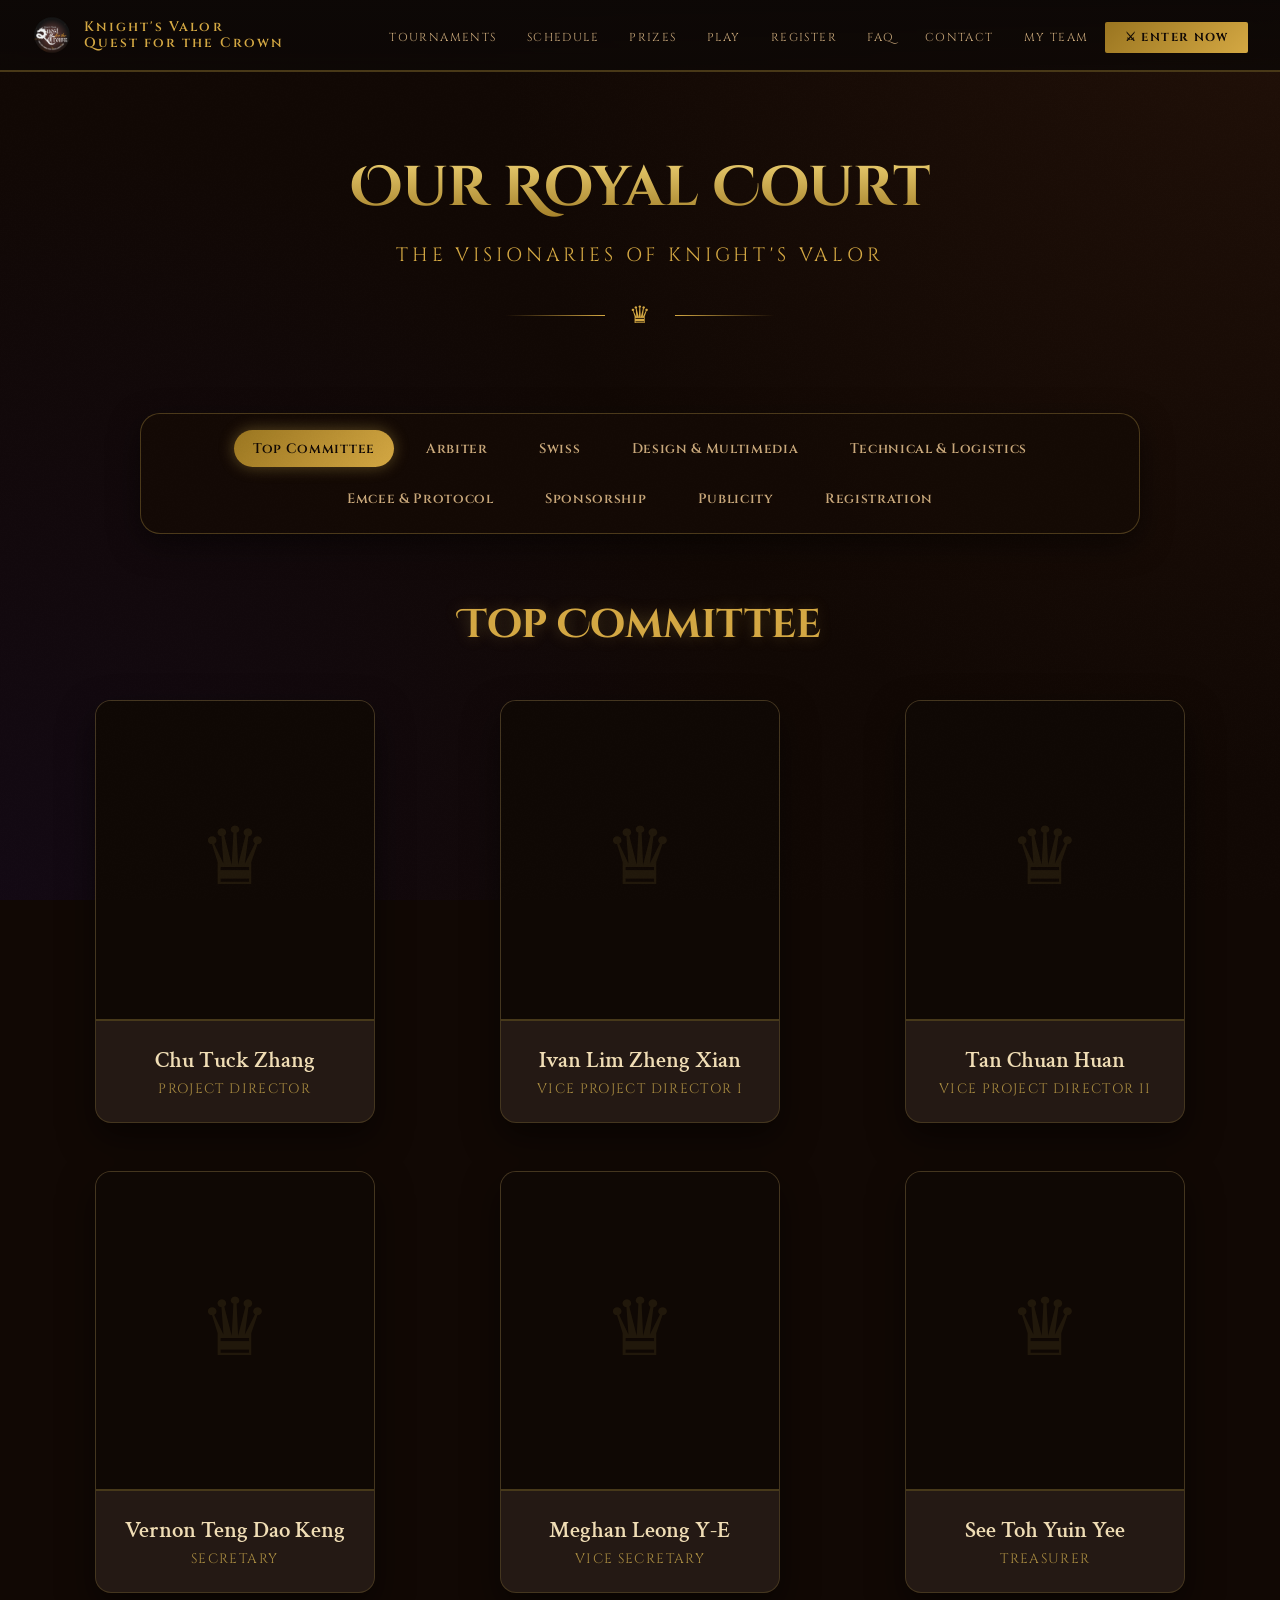
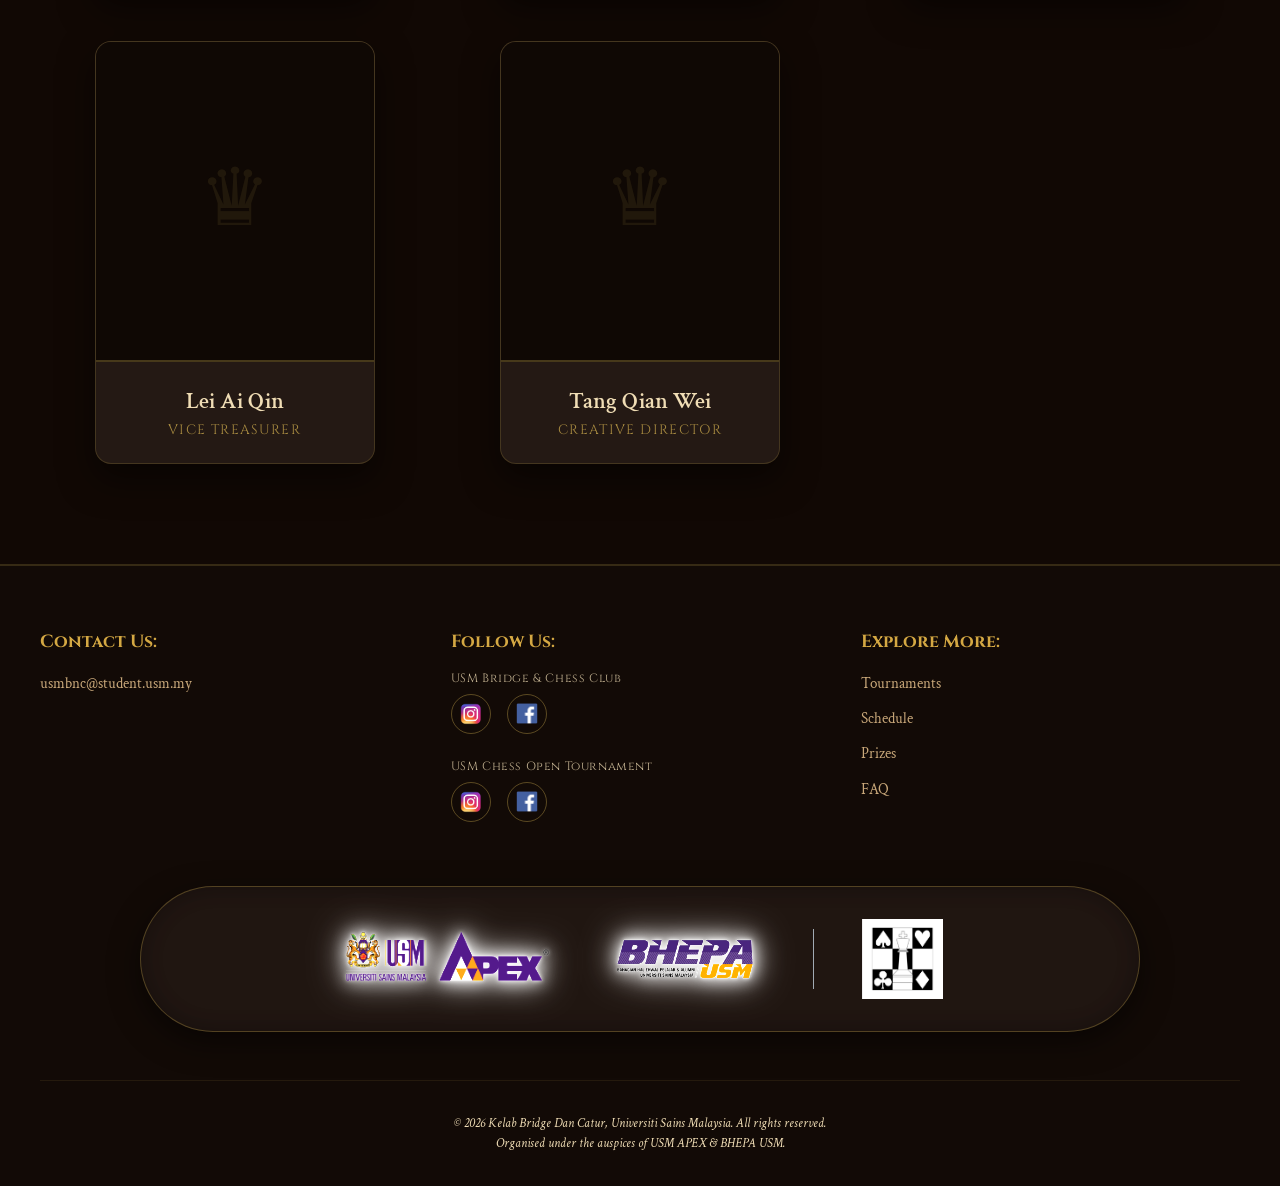
==== commit 620fc1eb: "Fix image paths and Logo folder casing for Linux deployment" ====
--- a/team.html
+++ b/team.html
@@ -11,6 +11,12 @@
         href="https://fonts.googleapis.com/css2?family=Cinzel:wght@400;600;700;900&family=Cinzel+Decorative:wght@400;700&family=IM+Fell+English:ital@0;1&family=Crimson+Text:ital,wght@0,400;0,600;1,400&family=MedievalSharp&display=swap"
         rel="stylesheet">
     <link rel="stylesheet" href="css/main.css">
+
+    <!-- Favicons & Meta Tags -->
+    <link rel="icon" type="image/png" href="images/OT%20LOGO.png">
+    <meta property="og:title" content="Our Royal Court – Knight's Valor">
+    <meta property="og:description" content="Meet the Visionaries of Knight's Valor, USM 32nd Chess Open Tournament.">
+    <meta property="og:image" content="images/OT%20LOGO.png">
     <style>
         /* Premium Page-Specific Overrides for the Team Page Header/Background */
         body {
@@ -701,10 +707,10 @@
                         <div class="footer-socials">
                             <a href="https://www.instagram.com/usm_bridge_and_chess_club/" target="_blank"
                                 class="social-icon">
-                                <img src="images/logo/Insta.png" alt="Instagram">
+                                <img src="images/Logo/Insta.png" alt="Instagram">
                             </a>
                             <a href="https://www.facebook.com/USMBridgeNChessClub" target="_blank" class="social-icon">
-                                <img src="images/logo/Facebook (1).png" alt="Facebook">
+                                <img src="images/Logo/Facebook (1).png" alt="Facebook">
                             </a>
                         </div>
                     </div>
@@ -716,11 +722,11 @@
                         <div class="footer-socials">
                             <a href="https://www.instagram.com/usmchessopentournament/" target="_blank"
                                 class="social-icon">
-                                <img src="images/logo/Insta.png" alt="Instagram">
+                                <img src="images/Logo/Insta.png" alt="Instagram">
                             </a>
                             <a href="https://www.facebook.com/USMChessOpenTournament" target="_blank"
                                 class="social-icon">
-                                <img src="images/logo/Facebook (1).png" alt="Facebook">
+                                <img src="images/Logo/Facebook (1).png" alt="Facebook">
                             </a>
                         </div>
                     </div>
@@ -740,11 +746,11 @@
 
             <!-- Center Logo Pill -->
             <div class="footer-logo-pill">
-                <img src="images/logo/USM Logo color (1).png" alt="USM Logo" class="pill-logo usm-logo">
-                <img src="images/logo/logo BHEPA without backgroud (1).png" alt="BHEPA Logo"
+                <img src="images/Logo/USM Logo color (1).png" alt="USM Logo" class="pill-logo usm-logo">
+                <img src="images/Logo/logo BHEPA without backgroud (1).png" alt="BHEPA Logo"
                     class="pill-logo bhepa-logo">
                 <div class="pill-divider"></div>
-                <img src="images/logo/CHESSCLUB Logo (2).png" alt="Chess Club Logo" class="pill-logo club-logo">
+                <img src="images/Logo/CHESSCLUB Logo (2).png" alt="Chess Club Logo" class="pill-logo club-logo">
             </div>
 
             <!-- Copyright -->
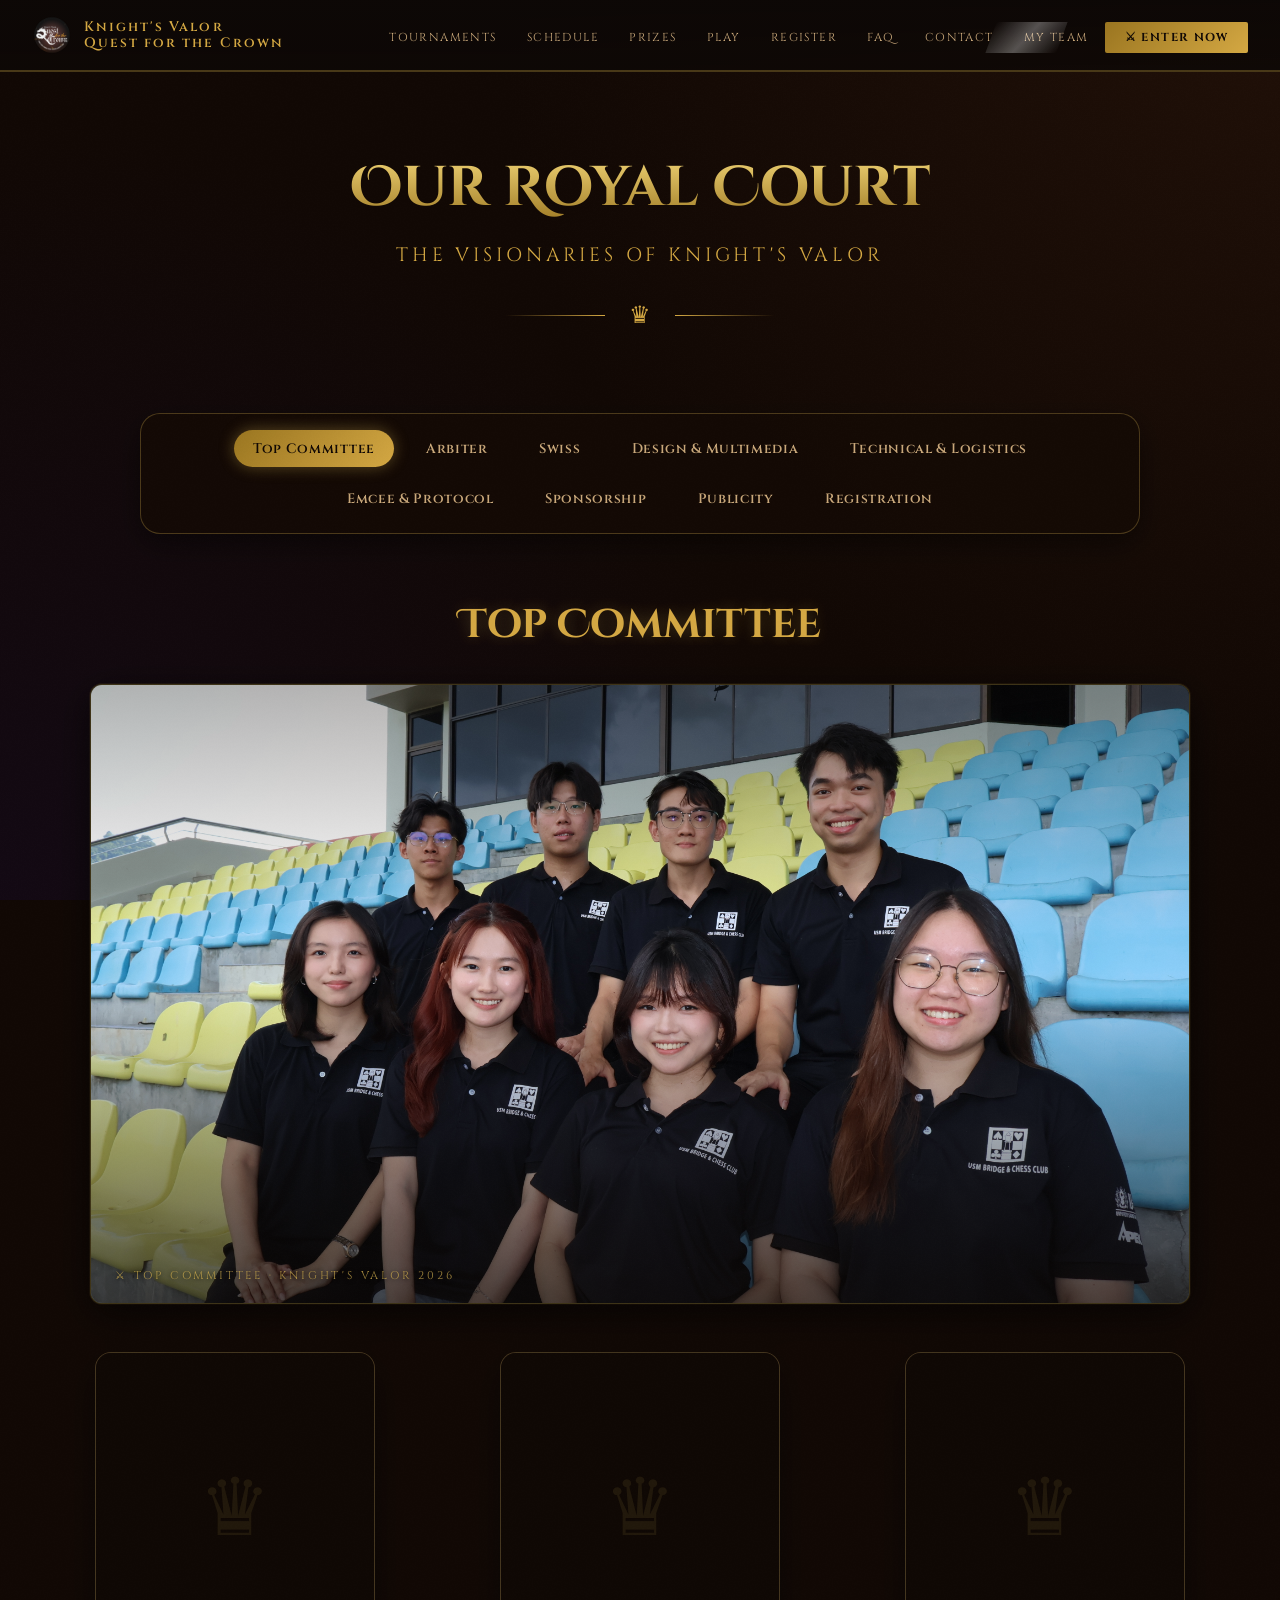
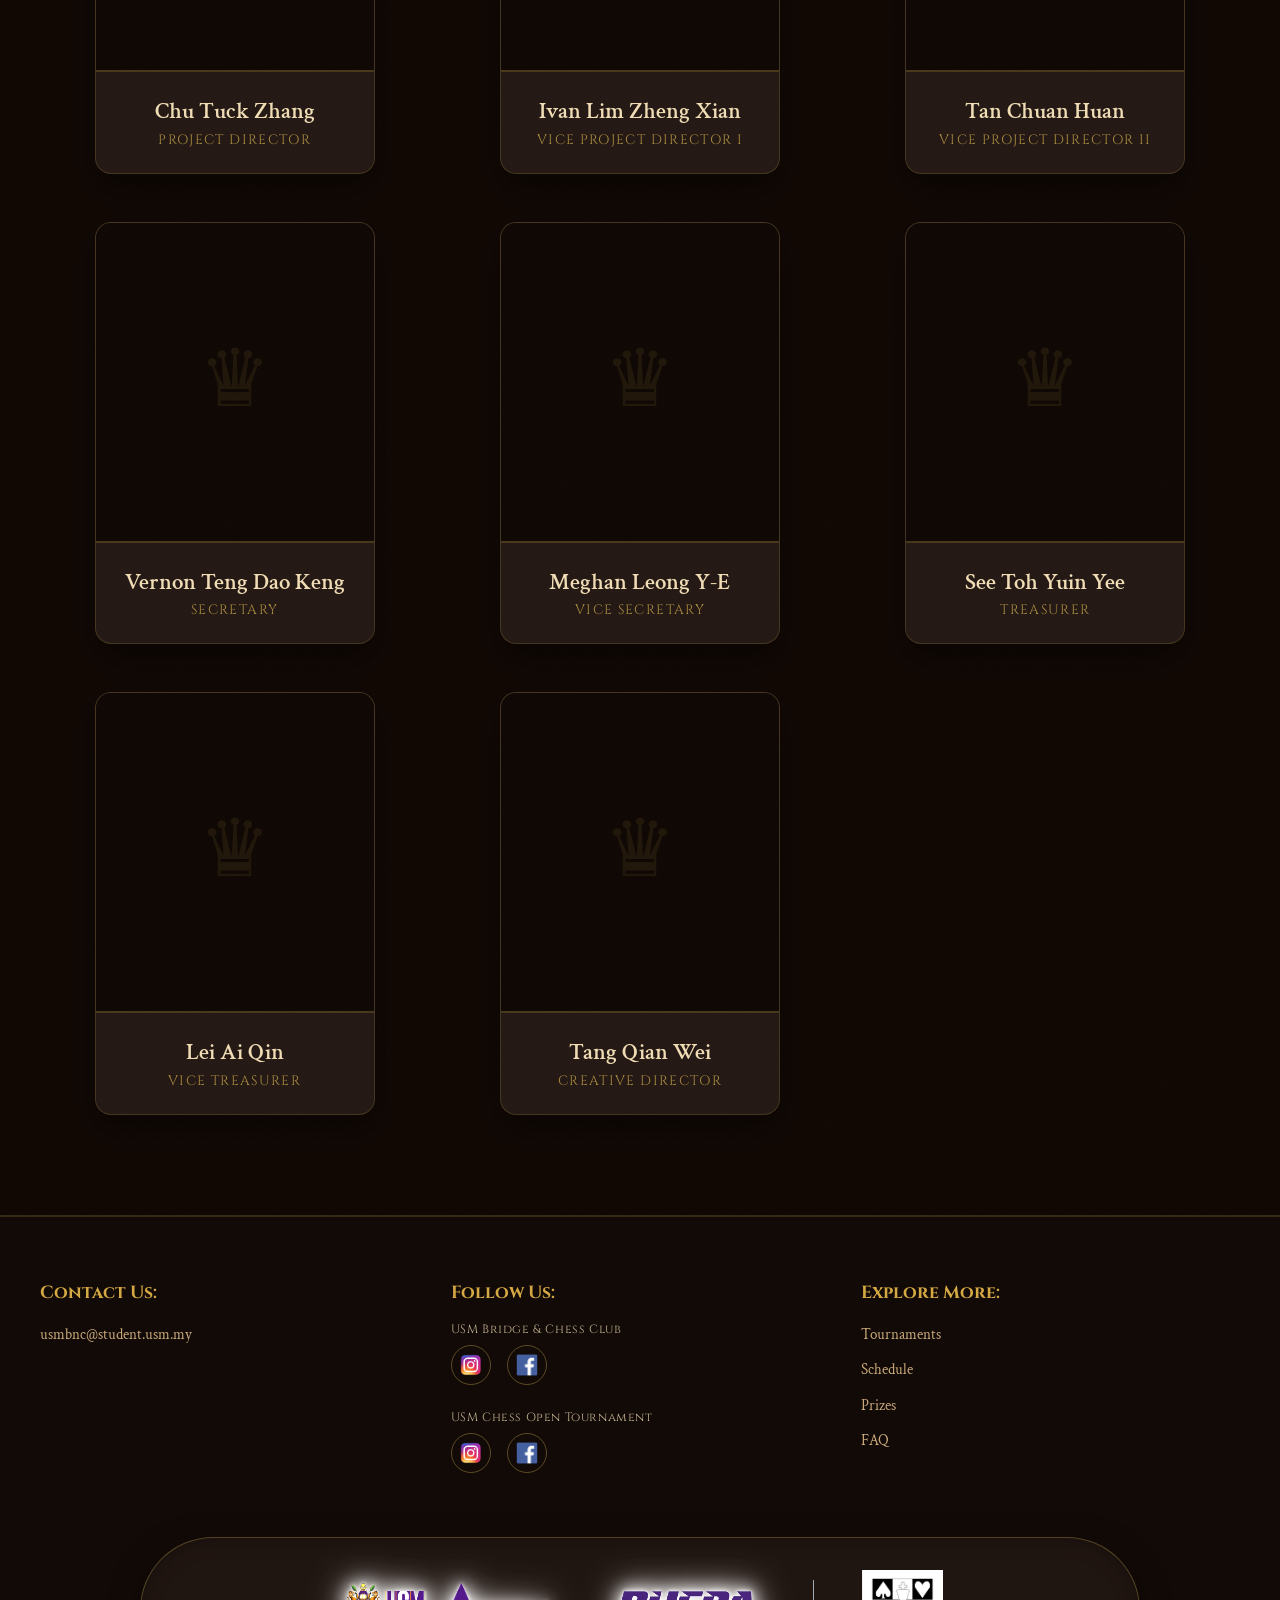
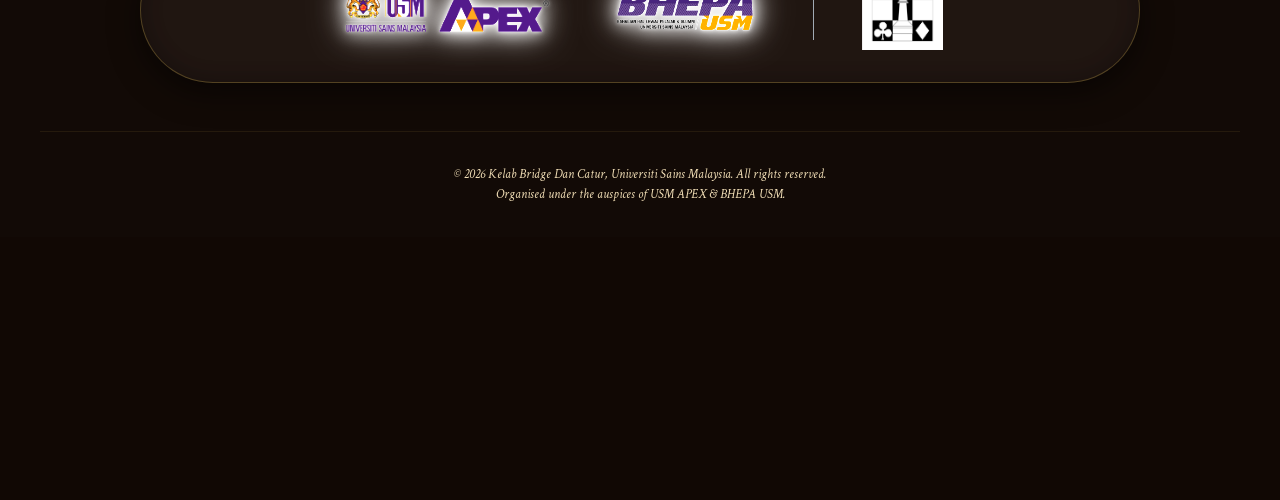
==== commit af2f8030: "Update team department photos, layout polish, and fix registration links" ====
--- a/team.html
+++ b/team.html
@@ -115,6 +115,11 @@
         <!-- 1. TOP COMMITTEE -->
         <div id="top-committee" class="dept-section active">
             <h2 class="dept-title">Top Committee</h2>
+            <!-- Group photo: set src="images/team/top-committee.jpg" when ready -->
+            <div class="dept-photo-banner">
+                <img src="images/Committee%20Department%20Photo/TopCommittee.JPG" alt="Top Committee Group Photo">
+                <span class="dept-photo-label">⚔ Top Committee · Knight's Valor 2026</span>
+            </div>
             <div class="member-grid">
                 <!-- Chu Tuck Zhang -->
                 <div class="member-photo-card">
@@ -170,6 +175,10 @@
         <!-- 2. ARBITER -->
         <div id="arbiter" class="dept-section">
             <h2 class="dept-title">Arbiter</h2>
+            <div class="dept-photo-banner">
+                <img src="images/Committee%20Department%20Photo/Arbiter.JPG" alt="Arbiter Department Group Photo">
+                <span class="dept-photo-label">📋 Arbiter Department · Knight's Valor 2026</span>
+            </div>
             <div class="member-grid">
                 <div class="member-photo-card">
                     <div class="member-photo-frame"><img src="" alt=""></div>
@@ -242,6 +251,10 @@
         <!-- 3. SWISS -->
         <div id="swiss" class="dept-section">
             <h2 class="dept-title">Swiss</h2>
+            <div class="dept-photo-banner">
+                <img src="images/Committee%20Department%20Photo/SWISS.jpg" alt="Swiss Department Group Photo">
+                <span class="dept-photo-label">⚙ Swiss Department · Knight's Valor 2026</span>
+            </div>
             <div class="member-grid">
                 <div class="member-photo-card">
                     <div class="member-photo-frame"><img src="" alt=""></div>
@@ -299,6 +312,11 @@
         <!-- 4. DESIGN -->
         <div id="design" class="dept-section">
             <h2 class="dept-title">Design & Multimedia</h2>
+            <div class="dept-photo-banner">
+                <img src="" alt="Design Department Group Photo">
+                <div class="dept-photo-placeholder">🎨<span>Group Photo Coming Soon</span></div>
+                <span class="dept-photo-label">🖌 Design & Multimedia · Knight's Valor 2026</span>
+            </div>
             <div class="member-grid">
                 <div class="member-photo-card">
                     <div class="member-photo-frame"><img src="" alt=""></div>
@@ -361,6 +379,10 @@
         <!-- 5. TECHNICAL -->
         <div id="technical" class="dept-section">
             <h2 class="dept-title">Technical & Logistics</h2>
+            <div class="dept-photo-banner">
+                <img src="images/Committee%20Department%20Photo/TnL.JPG" alt="Technical Department Group Photo">
+                <span class="dept-photo-label">🔧 Technical &amp; Logistics · Knight's Valor 2026</span>
+            </div>
             <div class="member-grid">
                 <div class="member-photo-card">
                     <div class="member-photo-frame"><img src="" alt=""></div>
@@ -423,6 +445,10 @@
         <!-- 6. EMCEE -->
         <div id="emcee" class="dept-section">
             <h2 class="dept-title">Emcee & Protocol</h2>
+            <div class="dept-photo-banner">
+                <img src="images/Committee%20Department%20Photo/E%26P.JPG" alt="Emcee Department Group Photo">
+                <span class="dept-photo-label">🎤 Emcee &amp; Protocol · Knight's Valor 2026</span>
+            </div>
             <div class="member-grid">
                 <div class="member-photo-card">
                     <div class="member-photo-frame"><img src="" alt=""></div>
@@ -475,6 +501,10 @@
         <!-- 7. SPONSORSHIP -->
         <div id="sponsorship" class="dept-section">
             <h2 class="dept-title">Sponsorship</h2>
+            <div class="dept-photo-banner">
+                <img src="images/Committee%20Department%20Photo/Sponsorship.JPG" alt="Sponsorship Department Group Photo">
+                <span class="dept-photo-label">💼 Sponsorship · Knight's Valor 2026</span>
+            </div>
             <div class="member-grid">
                 <div class="member-photo-card">
                     <div class="member-photo-frame"><img src="" alt=""></div>
@@ -557,6 +587,10 @@
         <!-- 8. PUBLICITY -->
         <div id="publicity" class="dept-section">
             <h2 class="dept-title">Publicity</h2>
+            <div class="dept-photo-banner">
+                <img src="images/Committee%20Department%20Photo/Publicity.jpeg" alt="Publicity Department Group Photo">
+                <span class="dept-photo-label">📣 Publicity · Knight's Valor 2026</span>
+            </div>
             <div class="member-grid">
                 <div class="member-photo-card">
                     <div class="member-photo-frame"><img src="" alt=""></div>
@@ -624,6 +658,10 @@
         <!-- 9. REGISTRATION -->
         <div id="registration" class="dept-section">
             <h2 class="dept-title">Registration</h2>
+            <div class="dept-photo-banner">
+                <img src="images/Committee%20Department%20Photo/Registration.JPG" alt="Registration Department Group Photo">
+                <span class="dept-photo-label">✅ Registration · Knight's Valor 2026</span>
+            </div>
             <div class="member-grid">
                 <div class="member-photo-card">
                     <div class="member-photo-frame"><img src="" alt=""></div>
@@ -764,25 +802,30 @@
 
     <script src="js/main.js"></script>
     <script>
-        // Javascript to handle the Tab Switching Logic
+        // Tab Switching — CSS handles the fade via .active class (opacity+transform)
+        // No display:none/block toggling = footer never jumps
         function showDepartment(deptId) {
-            // Remove active class from all tabs
-            const tabs = document.querySelectorAll('.team-tab');
-            tabs.forEach(tab => tab.classList.remove('active'));
-
-            // Add active class to clicked tab
+            // Update tab active state
+            document.querySelectorAll('.team-tab').forEach(tab => tab.classList.remove('active'));
             event.target.classList.add('active');
 
-            // Hide all department sections
-            const sections = document.querySelectorAll('.dept-section');
-            sections.forEach(section => {
-                section.classList.remove('active');
+            // Get current active section and target
+            const current = document.querySelector('.dept-section.active');
+            const target = document.getElementById(deptId);
+
+            if (!target || current === target) return;
+
+            // Fade out current
+            if (current) current.classList.remove('active');
+
+            // Fade in target — tiny delay gives browser time to start the fade-out
+            requestAnimationFrame(() => {
+                requestAnimationFrame(() => {
+                    target.classList.add('active');
+                    // Scroll to top of departments wrapper smoothly
+                    target.closest('.team-departments-wrapper')?.scrollIntoView({ behavior: 'smooth', block: 'start' });
+                });
             });
-
-            // Show target department
-            setTimeout(() => {
-                document.getElementById(deptId).classList.add('active');
-            }, 50); // Small delay to allow fade out
         }
     </script>
 </body>
--- a/css/main.css
+++ b/css/main.css
@@ -24,6 +24,24 @@
   box-sizing: border-box;
 }
 
+/* ===== IMAGE PROTECTION ===== */
+img {
+  /* Disable drag-to-save */
+  -webkit-user-drag: none;
+  -khtml-user-drag: none;
+  -moz-user-drag: none;
+  -o-user-drag: none;
+  user-drag: none;
+  /* Prevent text-selection highlight over images */
+  -webkit-user-select: none;
+  -moz-user-select: none;
+  user-select: none;
+  /* Prevent long-press context menu on iOS */
+  -webkit-touch-callout: none;
+  /* Pointer events stay on so hover effects work */
+  pointer-events: auto;
+}
+
 html {
   scroll-behavior: smooth;
 }
@@ -616,6 +634,8 @@
   overflow: hidden;
   position: relative;
   transition: all 0.4s;
+  display: flex;
+  flex-direction: column;
 }
 
 .tournament-card::before {
@@ -682,7 +702,7 @@
 
 .banner-title {
   font-family: 'Cinzel Decorative', serif;
-  font-size: 1.1rem;
+  font-size: 1.6rem;
   font-weight: 700;
   background: linear-gradient(180deg, var(--gold-light), var(--gold));
   -webkit-background-clip: text;
@@ -692,11 +712,14 @@
 
 .card-content {
   padding: 2rem;
+  display: flex;
+  flex-direction: column;
+  flex-grow: 1;
 }
 
 .card-name {
   font-family: 'Cinzel', serif;
-  font-size: 1.05rem;
+  font-size: 1.4rem;
   font-weight: 700;
   color: var(--parchment);
   margin-bottom: 1.5rem;
@@ -712,7 +735,7 @@
 
 .info-label {
   font-family: 'Cinzel', serif;
-  font-size: 0.6rem;
+  font-size: 0.85rem;
   letter-spacing: 0.2em;
   text-transform: uppercase;
   color: var(--gold-dark);
@@ -721,7 +744,7 @@
 }
 
 .info-value {
-  font-size: 0.95rem;
+  font-size: 1.15rem;
   color: var(--parchment);
   font-style: italic;
 }
@@ -736,7 +759,8 @@
   display: block;
   width: 100%;
   font-family: 'Cinzel', serif;
-  font-size: 0.75rem;
+  font-size: 0.9rem;
+  margin-top: auto;
   letter-spacing: 0.15em;
   text-transform: uppercase;
   padding: 0.9rem;
@@ -2256,6 +2280,29 @@
 }
 
 /* brochure link update */
+.brochure-links {
+  display: flex;
+  flex-wrap: wrap;
+  gap: 1rem;
+  justify-content: center;
+  margin-top: 2.5rem;
+  padding: 0 1rem;
+}
+
+/* Docs-only row: 3 equal buttons centred */
+.brochure-links--docs {
+  max-width: 900px;
+  margin-left: auto;
+  margin-right: auto;
+}
+
+.brochure-links--docs .brochure-btn {
+  flex: 1 1 240px;
+  max-width: 280px;
+  text-align: center;
+  justify-content: center;
+}
+
 .brochure-btn {
   border-radius: 2px;
 }
@@ -2582,15 +2629,32 @@
 .team-departments-wrapper {
   max-width: 1300px;
   margin: 0 auto 5rem;
-}
-
+  /* Fixed min-height prevents footer from jumping when switching tabs */
+  min-height: 600px;
+  position: relative;
+}
+
+/* 
+  FIX: Use opacity + pointer-events instead of display:none/block.
+  This keeps the wrapper's height stable so the footer never jumps.
+*/
 .dept-section {
-  display: none;
-  animation: fadeUpIn 0.5s ease forwards;
+  position: absolute;
+  top: 0;
+  left: 0;
+  width: 100%;
+  opacity: 0;
+  pointer-events: none;
+  transform: translateY(14px);
+  transition: opacity 0.35s ease, transform 0.35s ease;
+  /* Don't animate display — let it stay rendered */
 }
 
 .dept-section.active {
-  display: block;
+  position: relative; /* back in flow so wrapper grows to fit */
+  opacity: 1;
+  pointer-events: auto;
+  transform: translateY(0);
 }
 
 .dept-title {
@@ -2598,8 +2662,85 @@
   font-family: 'Cinzel Decorative', serif;
   font-size: 2.5rem;
   color: var(--gold);
-  margin-bottom: 3rem;
+  margin-bottom: 2rem;
   text-shadow: 0 0 15px rgba(201, 168, 76, 0.3);
+}
+
+.dept-photo-banner {
+  width: 100%;
+  max-width: 1100px;
+  margin: 0 auto 3rem;
+  border-radius: 12px;
+  overflow: hidden;
+  position: relative;
+  border: 1px solid rgba(201, 168, 76, 0.3);
+  box-shadow: 0 10px 40px rgba(0, 0, 0, 0.7), 0 0 0 1px rgba(201, 168, 76, 0.1);
+  background: #000;
+  display: flex;
+  align-items: center;
+  justify-content: center;
+}
+
+.dept-photo-banner img {
+  width: 100%;
+  height: auto;
+  display: block;
+  transition: transform 0.6s ease;
+}
+
+.dept-photo-banner:hover img {
+  transform: scale(1.03);
+}
+
+/* Gradient overlay on photo */
+.dept-photo-banner::after {
+  content: '';
+  position: absolute;
+  inset: 0;
+  background:
+    linear-gradient(to top, rgba(10, 6, 4, 0.7) 0%, transparent 50%),
+    linear-gradient(to bottom, rgba(10, 6, 4, 0.3) 0%, transparent 40%);
+  pointer-events: none;
+}
+
+/* Hide empty images so the placeholder takes over */
+.dept-photo-banner img[src=""] {
+  display: none;
+}
+
+.dept-photo-banner .dept-photo-label {
+  position: absolute;
+  bottom: 1.2rem;
+  left: 1.5rem;
+  z-index: 2;
+  font-family: 'Cinzel', serif;
+  font-size: 0.7rem;
+  letter-spacing: 0.25em;
+  text-transform: uppercase;
+  color: rgba(201, 168, 76, 0.8);
+  text-shadow: 0 1px 4px rgba(0,0,0,0.8);
+}
+
+/* Empty-state placeholder (when no image is provided) */
+.dept-photo-placeholder {
+  display: flex;
+  flex-direction: column;
+  align-items: center;
+  justify-content: center;
+  gap: 0.5rem;
+  color: rgba(201, 168, 76, 0.2);
+  font-size: 3rem;
+  width: 100%;
+  height: 100%;
+  min-height: 160px;
+}
+
+.dept-photo-placeholder span {
+  font-family: 'Cinzel', serif;
+  font-size: 0.7rem;
+  letter-spacing: 0.2em;
+  text-transform: uppercase;
+  color: rgba(201, 168, 76, 0.2);
 }
 
 @keyframes fadeUpIn {
@@ -3077,6 +3218,9 @@
   /* Buttons */
   .btn {
     width: 100%;
+    max-width: 300px;
+    margin-left: auto;
+    margin-right: auto;
     text-align: center;
     padding: 1rem;
     display: block;
@@ -3084,6 +3228,18 @@
     margin-bottom: 0.5rem;
   }
 
+  .hero-cta-group {
+    flex-direction: column;
+    align-items: center;
+  }
+
+  .hero-countdown-title {
+    font-size: 0.5rem;
+    letter-spacing: 0.1em;
+    padding: 0 1rem;
+    line-height: 1.5;
+  }
+
   /* Interactive Elements */
   .accordion-header {
     font-size: 1rem;
@@ -3174,6 +3330,27 @@
     gap: 1.5rem;
     grid-template-columns: 1fr;
   }
+
+  /* Splash Screen Mobile */
+  .splash-tournament-title {
+    font-size: 0.55rem;
+    letter-spacing: 0.15em;
+    padding: 0 1rem;
+    line-height: 1.5;
+  }
+
+  .splash-sub {
+    letter-spacing: 0.3em;
+  }
+
+  .splash-enter {
+    font-size: 0.6rem;
+    letter-spacing: 0.15em;
+    padding: 0.8rem 1rem;
+    white-space: normal;
+    width: 90%;
+    max-width: 300px;
+  }
 }
 
 @media (max-width: 480px) {
@@ -3205,7 +3382,21 @@
     font-size: 1.4rem;
   }
 
-  /* Removed explicit width/height to fix grid overflow */
+  /* Splash Screen Very Small Mobile */
+  .splash-tournament-title {
+    font-size: 0.45rem;
+    letter-spacing: 0.1em;
+    padding: 0 0.5rem;
+  }
+
+  .splash-sub {
+    font-size: 0.5rem;
+    letter-spacing: 0.2em;
+  }
+
+  .splash-title {
+    font-size: 2rem;
+  }
 }
 
 /* ===== UTILITIES & SPECIFIC STYLES ADDED FOR CLEANUP ===== */
@@ -3355,4 +3546,1169 @@
 
 .footer-spaced {
   margin-top: 100px;
+}
+
+/* ===== PAGE TRANSITIONS ===== */
+/* The curtain overlay that sweeps across the screen */
+#page-transition-overlay {
+  position: fixed;
+  inset: 0;
+  z-index: 99999;
+  pointer-events: none;
+  display: flex;
+  flex-direction: column;
+}
+
+.pt-panel {
+  flex: 1;
+  background: linear-gradient(135deg, var(--crimson-dark) 0%, #0d0804 40%, var(--gold-dark) 100%);
+  transform: scaleY(0);
+  transform-origin: top;
+  will-change: transform;
+  /* Fully remove from rendering when not active — fixes ghost/blur over nav */
+  visibility: hidden;
+}
+
+.pt-panel:nth-child(1) { transition: transform 0.35s cubic-bezier(0.77, 0, 0.175, 1) 0s; }
+.pt-panel:nth-child(2) { transition: transform 0.35s cubic-bezier(0.77, 0, 0.175, 1) 0.05s; }
+.pt-panel:nth-child(3) { transition: transform 0.35s cubic-bezier(0.77, 0, 0.175, 1) 0.10s; }
+.pt-panel:nth-child(4) { transition: transform 0.35s cubic-bezier(0.77, 0, 0.175, 1) 0.15s; }
+
+/* When covering the screen (page-exit) */
+#page-transition-overlay.is-covering .pt-panel {
+  transform: scaleY(1);
+  transform-origin: top;
+  visibility: visible;
+}
+
+/* When revealing (page-enter) — panels retract upward */
+#page-transition-overlay.is-revealing .pt-panel {
+  transform: scaleY(0);
+  transform-origin: bottom;
+  visibility: visible;
+}
+
+/* The chess piece sigil shown during transition */
+.pt-sigil {
+  position: fixed;
+  top: 50%;
+  left: 50%;
+  transform: translate(-50%, -50%) scale(0);
+  z-index: 100000;
+  font-size: 5rem;
+  color: var(--gold);
+  filter: drop-shadow(0 0 30px rgba(201, 168, 76, 0.9));
+  pointer-events: none;
+  transition: transform 0.3s cubic-bezier(0.34, 1.56, 0.64, 1) 0.2s,
+              opacity 0.3s ease 0.2s;
+  opacity: 0;
+}
+
+.pt-sigil.visible {
+  transform: translate(-50%, -50%) scale(1);
+  opacity: 1;
+}
+
+/* Page body fade-in on load */
+body {
+  animation: pageBodyIn 0.6s ease 0.1s both;
+}
+
+@keyframes pageBodyIn {
+  from {
+    opacity: 0;
+    transform: translateY(12px);
+  }
+  to {
+    opacity: 1;
+    transform: translateY(0);
+  }
+}
+
+/* =============================================
+   ✨ PREMIUM VISUAL ENHANCEMENTS
+   ============================================= */
+
+/* ----- NAV: animated gold bottom shimmer ----- */
+nav::after {
+  content: '';
+  position: absolute;
+  bottom: 0;
+  left: -100%;
+  width: 60%;
+  height: 2px;
+  background: linear-gradient(90deg, transparent, var(--gold-shine), var(--gold), transparent);
+  animation: navShimmer 4s ease-in-out infinite;
+  pointer-events: none;
+}
+
+@keyframes navShimmer {
+  0%   { left: -60%; opacity: 0; }
+  20%  { opacity: 1; }
+  80%  { opacity: 1; }
+  100% { left: 160%; opacity: 0; }
+}
+
+/* ----- HERO: floating chess piece watermarks ----- */
+#hero::after {
+  content: '♛  ♞  ♜  ♝  ♟';
+  position: absolute;
+  bottom: 8%;
+  width: 100%;
+  text-align: center;
+  font-size: 2rem;
+  letter-spacing: 3rem;
+  color: var(--gold);
+  opacity: 0.04;
+  pointer-events: none;
+  z-index: 3;
+  animation: floatRow 6s ease-in-out infinite alternate;
+}
+
+@keyframes floatRow {
+  from { transform: translateY(0px); }
+  to   { transform: translateY(-12px); }
+}
+
+/* ----- HERO: date cards glassmorphism upgrade ----- */
+.hero-date-card {
+  background: rgba(20, 10, 6, 0.55) !important;
+  backdrop-filter: blur(14px) saturate(1.4);
+  -webkit-backdrop-filter: blur(14px) saturate(1.4);
+  border: 1px solid rgba(201, 168, 76, 0.35) !important;
+  box-shadow: 0 8px 32px rgba(0,0,0,0.5), inset 0 1px 0 rgba(255,229,153,0.15);
+}
+
+.hero-date-card:hover {
+  box-shadow: 0 14px 40px rgba(0,0,0,0.7), 0 0 20px rgba(201,168,76,0.25), inset 0 1px 0 rgba(255,229,153,0.2) !important;
+}
+
+/* ----- HERO: CTA button shimmer animation ----- */
+.btn-primary::before {
+  content: '';
+  position: absolute;
+  top: 0; left: -75%;
+  width: 50%;
+  height: 100%;
+  background: linear-gradient(120deg, transparent, rgba(255,255,255,0.25), transparent);
+  transform: skewX(-20deg);
+  animation: btnShimmer 3s ease-in-out infinite;
+}
+
+@keyframes btnShimmer {
+  0%   { left: -75%; }
+  50%  { left: 125%; }
+  100% { left: 125%; }
+}
+
+/* ----- CREST BANNER: crest item hover lift ----- */
+.crest-item {
+  transition: transform 0.3s ease, color 0.3s ease;
+}
+
+.crest-item:hover {
+  transform: translateY(-3px);
+  color: var(--gold-light);
+}
+
+.crest-item:hover .crest-item-icon {
+  filter: drop-shadow(0 0 8px var(--gold));
+}
+
+/* ----- TOURNAMENT CARDS: animated perimeter shimmer border ----- */
+@keyframes borderRotate {
+  0%   { background-position: 0% 50%; }
+  50%  { background-position: 100% 50%; }
+  100% { background-position: 0% 50%; }
+}
+
+.tournament-card::before {
+  background-size: 300% 300%;
+  animation: borderRotate 4s ease infinite;
+}
+
+.tournament-card:hover {
+  box-shadow:
+    0 30px 60px rgba(0,0,0,0.8),
+    0 0 60px rgba(201,168,76,0.35),
+    inset 0 0 25px rgba(201,168,76,0.08) !important;
+}
+
+/* card top shimmer line */
+.card-content::before {
+  content: '';
+  display: block;
+  width: 0%;
+  height: 1px;
+  background: linear-gradient(90deg, transparent, var(--gold), transparent);
+  transition: width 0.6s ease;
+  margin-bottom: 1.5rem;
+}
+
+.tournament-card:hover .card-content::before {
+  width: 100%;
+}
+
+/* ----- SECTION HEADERS: glow on label ----- */
+.section-label {
+  transition: text-shadow 0.3s;
+}
+
+.section-header:hover .section-label {
+  text-shadow: 0 0 12px rgba(201,168,76,0.6);
+}
+
+.section-title {
+  transition: filter 0.3s;
+}
+
+.section-header:hover .section-title {
+  filter: drop-shadow(0 0 16px rgba(201,168,76,0.4));
+}
+
+/* ----- SCHEDULE: hover left-border pulse ----- */
+.schedule-item {
+  transition: all 0.3s ease, border-left-color 0.3s ease;
+}
+
+.schedule-item:hover {
+  border-left-color: var(--gold) !important;
+  transform: translateX(5px);
+  background: rgba(42, 31, 26, 0.95) !important;
+}
+
+/* ----- PRIZE PODIUM: champion glow upgrade ----- */
+.podium-block-1st {
+  animation: championPulse 2.5s ease-in-out infinite alternate;
+}
+
+@keyframes championPulse {
+  from {
+    box-shadow: 0 0 20px rgba(201,168,76,0.2), 0 0 40px rgba(201,168,76,0.1);
+  }
+  to {
+    box-shadow: 0 0 40px rgba(201,168,76,0.5), 0 0 80px rgba(201,168,76,0.2), 0 0 120px rgba(201,168,76,0.1);
+  }
+}
+
+/* sparkle stars around champion block */
+.podium-block-1st::before {
+  content: '✦';
+  position: absolute;
+  top: -20px;
+  left: 50%;
+  transform: translateX(-50%);
+  font-size: 1rem;
+  color: var(--gold-shine);
+  animation: starSpin 3s linear infinite;
+  z-index: 2;
+}
+
+@keyframes starSpin {
+  0%   { transform: translateX(-50%) rotate(0deg) translateY(0px); opacity: 1; }
+  50%  { opacity: 0.5; }
+  100% { transform: translateX(-50%) rotate(360deg) translateY(-5px); opacity: 1; }
+}
+
+/* ----- PRIZE TABLE: row hover upgrade ----- */
+.prize-table tr:hover td {
+  background: rgba(201, 168, 76, 0.08) !important;
+  border-left: 2px solid rgba(201,168,76,0.4);
+  padding-left: calc(1.2rem - 2px);
+}
+
+/* ----- FAQ: open state glowing left border ----- */
+.faq-item {
+  transition: border-color 0.3s;
+}
+
+.faq-item.open {
+  border-color: rgba(201,168,76,0.4);
+  box-shadow: -3px 0 0 var(--gold-dark);
+}
+
+.faq-item.open .faq-question {
+  color: var(--gold-light);
+  background: rgba(42, 31, 26, 1);
+}
+
+/* ----- CONTACT: person hover card glow ----- */
+.contact-person {
+  border-radius: 4px;
+  padding: 0.8rem 1rem;
+  transition: background 0.3s, transform 0.3s, box-shadow 0.3s;
+}
+
+.contact-person:hover {
+  background: rgba(201,168,76,0.06);
+  transform: translateX(6px);
+  box-shadow: -3px 0 0 var(--gold-dark);
+}
+
+/* ----- GALLERY: caption glow + image saturate on hover ----- */
+.gallery-item-caption {
+  background: linear-gradient(to top, rgba(0,0,0,0.7), transparent);
+}
+
+.gallery-item:hover .gallery-item-caption {
+  text-shadow: 0 0 20px rgba(201,168,76,0.7), 0 2px 10px rgba(0,0,0,0.9);
+  color: var(--gold-shine) !important;
+}
+
+.gallery-item::after {
+  content: '';
+  position: absolute;
+  inset: 0;
+  border: 0px solid var(--gold);
+  border-radius: 6px;
+  opacity: 0;
+  transition: opacity 0.3s, border-width 0.3s;
+  z-index: 3;
+  pointer-events: none;
+}
+
+.gallery-item:hover::after {
+  opacity: 1;
+  border-width: 2px;
+  box-shadow: inset 0 0 20px rgba(201,168,76,0.15);
+}
+
+/* ----- COUNTDOWN: glassmorphism upgrade ----- */
+.countdown-item {
+  background: rgba(15, 8, 4, 0.55);
+  backdrop-filter: blur(10px);
+  -webkit-backdrop-filter: blur(10px);
+  border: 1px solid rgba(201,168,76,0.25);
+  border-radius: 8px;
+  padding: 0.8rem 1rem;
+  box-shadow: 0 4px 16px rgba(0,0,0,0.4), inset 0 1px 0 rgba(255,229,153,0.1);
+}
+
+.countdown-num {
+  font-size: 3rem !important;
+}
+
+/* ----- FOOTER: animated top border shimmer ----- */
+footer::before {
+  content: '';
+  position: absolute;
+  top: 0; left: -100%;
+  width: 50%;
+  height: 2px;
+  background: linear-gradient(90deg, transparent, var(--gold), var(--gold-shine), transparent);
+  animation: footerShimmer 5s ease-in-out 2s infinite;
+  pointer-events: none;
+}
+
+@keyframes footerShimmer {
+  0%   { left: -50%; opacity: 0; }
+  10%  { opacity: 1; }
+  90%  { opacity: 1; }
+  100% { left: 150%; opacity: 0; }
+}
+
+/* ----- SCROLL REVEALS: stagger via CSS custom props ----- */
+.reveal:nth-child(1)  { transition-delay: 0.0s; }
+.reveal:nth-child(2)  { transition-delay: 0.1s; }
+.reveal:nth-child(3)  { transition-delay: 0.2s; }
+.reveal:nth-child(4)  { transition-delay: 0.3s; }
+.reveal:nth-child(5)  { transition-delay: 0.4s; }
+.reveal:nth-child(6)  { transition-delay: 0.5s; }
+
+/* ----- VALOR QUOTE: animated border shimmer ----- */
+.valor-quote {
+  background: linear-gradient(135deg, rgba(42,20,8,0.55), rgba(26,10,46,0.4)) !important;
+  backdrop-filter: blur(8px);
+  -webkit-backdrop-filter: blur(8px);
+  transition: box-shadow 0.4s, transform 0.4s;
+}
+
+.valor-quote:hover {
+  box-shadow: 0 0 30px rgba(201,168,76,0.12), inset 0 0 20px rgba(201,168,76,0.05);
+  transform: translateY(-3px);
+}
+
+/* ----- REG CARDS: top shimmer line animate on hover ----- */
+.reg-card::before {
+  transition: opacity 0.3s;
+}
+
+.reg-card:hover::before {
+  animation: regCardShimmer 1.5s ease infinite;
+}
+
+@keyframes regCardShimmer {
+  0%   { background-position: -200% center; }
+  100% { background-position: 200% center; }
+}
+
+/* ----- NAV CTA: shimmer sweep on hover ----- */
+.nav-cta {
+  position: relative;
+  overflow: hidden;
+}
+
+.nav-cta::before {
+  content: '';
+  position: absolute;
+  top: 0; left: -80%;
+  width: 50%;
+  height: 100%;
+  background: linear-gradient(120deg, transparent, rgba(255,255,255,0.3), transparent);
+  transform: skewX(-20deg);
+  transition: left 0s;
+  pointer-events: none;
+}
+
+.nav-cta:hover::before {
+  left: 150%;
+  transition: left 0.4s ease;
+}
+
+/* ----- SPLASH KNIGHT: breathing glow ----- */
+#splashKnight {
+  max-width: 220px;
+  filter: drop-shadow(0 0 20px rgba(201,168,76,0.4));
+  animation: knightGlow 2.5s ease-in-out infinite alternate;
+}
+
+@keyframes knightGlow {
+  from { filter: drop-shadow(0 0 10px rgba(139,26,26,0.5)) brightness(0.9); }
+  to   { filter: drop-shadow(0 0 40px rgba(201,168,76,0.7)) brightness(1.1); }
+}
+
+/* ================================================
+   📱 MOBILE & PHONE PREMIUM ENHANCEMENTS
+   ================================================ */
+
+/* ── 1. SPLASH SCREEN MOBILE FIX & UPGRADE ────── */
+@media (max-width: 768px) {
+  #splash {
+    /* Fill entire viewport including notch/home bar */
+    position: fixed;
+    inset: 0;
+    width: 100%;
+    height: 100%;
+    height: 100dvh; /* dynamic viewport height — fixes iOS address bar overlap */
+    padding: env(safe-area-inset-top, 20px) env(safe-area-inset-right, 16px)
+             env(safe-area-inset-bottom, 30px) env(safe-area-inset-left, 16px);
+    overflow: hidden;
+    background:
+      radial-gradient(ellipse at 30% 0%, #3a0a0a 0%, transparent 55%),
+      radial-gradient(ellipse at 70% 0%, #1a0a2e 0%, transparent 55%),
+      var(--ink);
+    box-sizing: border-box;
+    z-index: 999999; /* above page-transition-overlay */
+    gap: 0.6rem;
+  }
+
+  #splashKnight {
+    max-width: min(55vw, 190px);
+    width: 100%;
+    flex-shrink: 0;
+  }
+
+  .splash-title {
+    font-size: clamp(1.4rem, 7vw, 2.4rem);
+    margin: 0.5rem 0 0.2rem;
+    padding: 0 1rem;
+  }
+
+  .splash-sub {
+    font-size: clamp(0.55rem, 2.5vw, 0.75rem);
+    letter-spacing: 0.3em;
+    padding: 0 1rem;
+  }
+
+  .splash-line {
+    width: min(160px, 70vw);
+    margin: 0.8rem 0;
+  }
+
+  .splash-tournament-title {
+    font-size: clamp(0.55rem, 2.8vw, 0.7rem);
+    letter-spacing: 0.15em;
+    padding: 0 1.5rem;
+    text-align: center;
+    line-height: 1.6;
+  }
+
+  .splash-enter {
+    font-size: clamp(0.6rem, 3vw, 0.75rem);
+    padding: 0.9rem 1.8rem;
+    letter-spacing: 0.2em;
+    margin-top: 0.4rem;
+    /* Large touch target */
+    min-height: 48px;
+    display: flex;
+    align-items: center;
+    justify-content: center;
+  }
+}
+
+/* ── 2. PAGE TRANSITIONS: mobile horizontal style ── */
+@media (max-width: 768px) {
+  /* On mobile, use a single-panel horizontal wipe instead of 4 vertical panels */
+  #page-transition-overlay {
+    flex-direction: row; /* horizontal panels */
+  }
+
+  .pt-panel {
+    flex: 1;
+    transform: scaleX(0);
+    transform-origin: left;
+    background: linear-gradient(180deg, var(--crimson-dark) 0%, #0d0804 40%, var(--gold-dark) 100%);
+  }
+
+  /* Covering: panels sweep from left to right */
+  #page-transition-overlay.is-covering .pt-panel {
+    transform: scaleX(1);
+    transform-origin: left;
+  }
+
+  /* Revealing: panels retract to the right */
+  #page-transition-overlay.is-revealing .pt-panel {
+    transform: scaleX(0);
+    transform-origin: right;
+  }
+
+  /* Smoother, slightly faster transitions on mobile */
+  .pt-panel:nth-child(1) { transition: transform 0.28s cubic-bezier(0.77, 0, 0.175, 1) 0s; }
+  .pt-panel:nth-child(2) { transition: transform 0.28s cubic-bezier(0.77, 0, 0.175, 1) 0.04s; }
+  .pt-panel:nth-child(3) { transition: transform 0.28s cubic-bezier(0.77, 0, 0.175, 1) 0.08s; }
+  .pt-panel:nth-child(4) { transition: transform 0.28s cubic-bezier(0.77, 0, 0.175, 1) 0.12s; }
+
+  .pt-sigil {
+    font-size: 3.5rem;
+  }
+
+  /* Gentler page body entry on mobile */
+  body {
+    animation: pageBodyIn 0.5s ease 0.05s both;
+  }
+}
+
+/* ── 3. NAVIGATION MOBILE ──────────────────────── */
+@media (max-width: 768px) {
+  .nav-inner {
+    height: 60px;
+    padding: 0 1rem;
+  }
+
+  .nav-logo-icon {
+    height: 32px;
+  }
+
+  .nav-logo-text {
+    font-size: 0.72rem;
+  }
+
+  /* Mobile menu panel: glass morphism */
+  .nav-links {
+    background: rgba(8, 4, 2, 0.97) !important;
+    backdrop-filter: blur(20px) saturate(1.5);
+    -webkit-backdrop-filter: blur(20px) saturate(1.5);
+    border-left: 1px solid rgba(201, 168, 76, 0.25) !important;
+    box-shadow: -10px 0 40px rgba(0, 0, 0, 0.8);
+    padding-top: 90px !important;
+  }
+
+  .nav-links li a {
+    font-size: 0.85rem;
+    padding: 0.7rem 1rem;
+    border-bottom: 1px solid rgba(201,168,76,0.07);
+    display: block;
+    transition: all 0.3s;
+    border-radius: 4px;
+  }
+
+  .nav-links li a:hover {
+    background: rgba(201,168,76,0.06);
+    padding-left: 1.5rem;
+  }
+
+  .nav-cta {
+    margin-top: 0.5rem;
+    padding: 0.7rem 1.2rem !important;
+  }
+}
+
+/* ── 4. HERO MOBILE ────────────────────────────── */
+@media (max-width: 768px) {
+  #hero {
+    min-height: 100svh; /* short viewport height for mobile */
+    padding-top: 60px;
+  }
+
+  .hero-content {
+    padding: 1.5rem 1.2rem 4rem;
+  }
+
+  .hero-organizer {
+    font-size: 0.6rem;
+    letter-spacing: 0.2em;
+    margin-bottom: 1rem;
+  }
+
+  .hero-title-main {
+    font-size: clamp(3rem, 18vw, 5rem);
+    filter: drop-shadow(0 0 20px rgba(201,168,76,0.4));
+  }
+
+  .hero-title-sub {
+    font-size: clamp(1.4rem, 8vw, 2.2rem);
+  }
+
+  .hero-dates {
+    gap: 0.8rem;
+    margin-bottom: 1.8rem;
+  }
+
+  .hero-date-card {
+    min-width: unset;
+    width: 100%;
+    padding: 0.9rem 1.2rem;
+    border-radius: 8px;
+  }
+
+  .hero-date-value {
+    font-size: 1.05rem;
+  }
+
+  .hero-cta-group {
+    flex-direction: column;
+    align-items: center;
+    gap: 0.8rem;
+  }
+
+  .btn-primary,
+  .btn-secondary {
+    width: 100%;
+    max-width: 280px;
+    text-align: center;
+    padding: 0.9rem 1.5rem;
+    font-size: 0.75rem;
+  }
+
+  .hero-sword-left,
+  .hero-sword-right {
+    font-size: 5rem;
+    opacity: 0.03;
+  }
+
+  #hero::after {
+    letter-spacing: 1.2rem;
+    font-size: 1.4rem;
+    bottom: 5%;
+  }
+}
+
+/* ── 5. COUNTDOWN MOBILE ──────────────────────── */
+@media (max-width: 768px) {
+  .countdown-wrapper {
+    gap: 0.6rem;
+    margin: 1.2rem 0;
+  }
+
+  .countdown-item {
+    min-width: 60px;
+    padding: 0.6rem 0.8rem;
+    border-radius: 10px;
+  }
+
+  .countdown-num {
+    font-size: 2rem !important;
+  }
+
+  .countdown-label {
+    font-size: 0.5rem;
+    letter-spacing: 0.12em;
+  }
+
+  .countdown-sep {
+    font-size: 1.5rem;
+    line-height: 2;
+  }
+
+  .hero-countdown-title {
+    font-size: 0.55rem;
+    letter-spacing: 0.1em;
+    padding: 0 1rem;
+  }
+}
+
+/* ── 6. CREST BANNER MOBILE ───────────────────── */
+@media (max-width: 768px) {
+  .crest-inner {
+    gap: 1rem;
+    flex-direction: column;
+  }
+
+  .crest-item {
+    font-size: 0.65rem;
+    letter-spacing: 0.1em;
+  }
+}
+
+/* ── 7. SECTION HEADERS MOBILE ────────────────── */
+@media (max-width: 768px) {
+  .section-header {
+    margin-bottom: 2.5rem;
+  }
+
+  .section-title {
+    font-size: clamp(1.6rem, 7vw, 2.4rem) !important;
+  }
+
+  section {
+    padding-left: 0 !important;
+    padding-right: 0 !important;
+  }
+
+  #tournaments,
+  #schedule,
+  #prizes,
+  #chessboard,
+  #register,
+  #faq,
+  #contact {
+    padding: 5rem 1.2rem;
+  }
+}
+
+/* ── 8. TOURNAMENT CARDS MOBILE ───────────────── */
+@media (max-width: 768px) {
+  .tournament-card {
+    border-radius: 12px;
+  }
+
+  .tournament-card:hover {
+    /* No 3D tilt on mobile — too jarring */
+    transform: translateY(-6px) scale(1.01) !important;
+  }
+
+  .card-banner {
+    height: 160px;
+  }
+
+  .card-content {
+    padding: 1.5rem;
+  }
+
+  .card-name {
+    font-size: 1.1rem;
+    margin-bottom: 1rem;
+  }
+
+  .info-grid {
+    grid-template-columns: 1fr;
+    gap: 0.7rem;
+  }
+
+  .info-value {
+    font-size: 1rem;
+  }
+
+  .card-cta {
+    font-size: 0.82rem;
+    padding: 1rem;
+    min-height: 48px;
+  }
+}
+
+/* ── 9. GALLERY MOBILE ────────────────────────── */
+@media (max-width: 768px) {
+  #gallery {
+    padding: 4rem 0;
+  }
+
+  .gallery-item {
+    width: 260px;
+    height: 190px;
+  }
+
+  /* On mobile, show caption always (not just on hover) */
+  .gallery-item-caption {
+    bottom: 0 !important;
+    font-size: 0.9rem;
+    padding: 1rem;
+  }
+
+  .gallery-item::after {
+    display: none; /* skip border overlay on mobile */
+  }
+}
+
+/* ── 10. SCHEDULE MOBILE ──────────────────────── */
+@media (max-width: 768px) {
+  .schedule-grid {
+    grid-template-columns: 1fr;
+    gap: 0.5rem;
+  }
+
+  .schedule-item {
+    padding: 0.8rem 1rem;
+    border-radius: 6px;
+    gap: 0.8rem;
+  }
+
+  /* Disable slide-right on mobile (can feel clunky) */
+  .schedule-item:hover {
+    transform: none;
+  }
+
+  .schedule-time {
+    font-size: 0.65rem;
+    min-width: 110px;
+  }
+
+  .schedule-event {
+    font-size: 0.88rem;
+  }
+
+  .schedule-tabs {
+    width: 100%;
+  }
+
+  .tab-btn {
+    flex: 1;
+    font-size: 0.68rem;
+    padding: 0.7rem 0.5rem;
+  }
+}
+
+/* ── 11. PRIZES MOBILE ────────────────────────── */
+@media (max-width: 768px) {
+  .prize-podium {
+    gap: 0.6rem;
+  }
+
+  .podium-item {
+    min-width: 90px;
+    max-width: 120px;
+  }
+
+  .podium-block {
+    padding: 1rem 0.6rem 0.8rem;
+  }
+
+  .podium-block-1st {
+    min-height: 130px;
+  }
+
+  .podium-block-2nd {
+    min-height: 100px;
+  }
+
+  .podium-block-3rd {
+    min-height: 80px;
+  }
+
+  .podium-prize {
+    font-size: 1rem;
+  }
+
+  .podium-place {
+    font-size: 0.55rem;
+  }
+
+  .prize-table th,
+  .prize-table td {
+    padding: 0.7rem 0.8rem;
+    font-size: 0.85rem;
+  }
+
+  .prizes-tabs {
+    width: 100%;
+  }
+}
+
+/* ── 12. CHESSBOARD MOBILE ────────────────────── */
+@media (max-width: 550px) {
+  .chess-container {
+    max-width: 100%;
+    padding: 0 0.5rem;
+  }
+
+  .chess-board {
+    grid-template-columns: repeat(8, 40px);
+    grid-template-rows: repeat(8, 40px);
+  }
+
+  .chess-cell {
+    font-size: 1.4rem;
+  }
+
+  .chess-layout-wrapper {
+    flex-direction: column;
+  }
+}
+
+/* ── 13. REGISTRATION MOBILE ──────────────────── */
+@media (max-width: 768px) {
+  .deadline-alert {
+    font-size: 0.72rem;
+    padding: 0.8rem 1rem;
+    max-width: 100%;
+  }
+
+  .fee-table th,
+  .fee-table td {
+    padding: 0.6rem 0.8rem;
+    font-size: 0.82rem;
+  }
+
+  .reg-card {
+    padding: 1.5rem;
+  }
+
+  .reg-btn {
+    font-size: 0.7rem;
+    padding: 0.75rem 1.2rem;
+    min-height: 48px;
+    display: inline-flex;
+    align-items: center;
+    justify-content: center;
+  }
+
+  .payment-box {
+    max-width: 100%;
+    padding: 1.5rem;
+  }
+}
+
+/* ── 14. FAQ MOBILE ───────────────────────────── */
+@media (max-width: 768px) {
+  .faq-question {
+    font-size: 0.78rem;
+    padding: 1rem 1.2rem;
+    min-height: 56px;
+  }
+
+  .faq-answer {
+    font-size: 0.88rem;
+    line-height: 1.7;
+  }
+
+  .faq-item.open .faq-answer {
+    padding: 1rem 1.2rem;
+  }
+
+  .brochure-btn {
+    flex: 1 1 100%;
+    min-width: unset;
+    font-size: 0.7rem;
+    padding: 0.8rem 1rem;
+    min-height: 52px;
+  }
+}
+
+/* ── 15. CONTACT MOBILE ───────────────────────── */
+@media (max-width: 768px) {
+  .contact-person:hover {
+    transform: none; /* avoid shift on touch */
+  }
+
+  .contact-email-box {
+    padding: 1.2rem;
+  }
+}
+
+/* ── 16. FOOTER MOBILE ────────────────────────── */
+@media (max-width: 768px) {
+  footer {
+    padding: 3rem 1.2rem 2rem;
+    /* Safe area bottom for home bar */
+    padding-bottom: calc(2rem + env(safe-area-inset-bottom, 0px));
+  }
+
+  .footer-logo-pill {
+    padding: 1.5rem 1.5rem;
+    gap: 1.5rem;
+    border-radius: 16px;
+  }
+
+  .pill-logo {
+    max-width: 100px;
+    max-height: 55px;
+  }
+
+  .usm-logo {
+    max-width: 130px;
+  }
+
+  .footer-copyright {
+    font-size: 0.72rem;
+    line-height: 1.7;
+  }
+}
+
+/* ── 17. TEAM PAGE MOBILE ─────────────────────── */
+@media (max-width: 768px) {
+  .team-tabs-container {
+    gap: 0.4rem;
+    padding: 0.7rem;
+    border-radius: 14px;
+    margin-bottom: 2rem;
+  }
+
+  .team-tab {
+    font-size: 0.68rem;
+    padding: 0.4rem 0.75rem;
+  }
+
+  .dept-title {
+    font-size: 1.5rem;
+    margin-bottom: 1.5rem;
+  }
+
+  /* Dept photo banner: full width, taller aspect on mobile */
+  .dept-photo-banner {
+    aspect-ratio: 16 / 7;
+    border-radius: 8px;
+    margin-bottom: 2rem;
+  }
+
+  /* Wrapper min-height smaller on mobile */
+  .team-departments-wrapper {
+    min-height: 400px;
+  }
+
+  /* SMALLER COMPACT CARDS — 3 per row on phones */
+  .member-grid {
+    grid-template-columns: repeat(3, 1fr);
+    gap: 0.75rem;
+    padding: 0 0.4rem;
+    max-width: 100%;
+  }
+
+  .member-photo-card {
+    max-width: 100%;
+    border-radius: 10px;
+    box-shadow: 0 6px 18px rgba(0,0,0,0.5);
+  }
+
+  /* Shrink the portrait frame on mobile */
+  .member-photo-frame {
+    aspect-ratio: 1 / 1; /* square crop on mobile to save space */
+    border-bottom: 1px solid rgba(201, 168, 76, 0.25);
+  }
+
+  /* Placeholder chess piece smaller */
+  .member-photo-frame::before {
+    font-size: 2.5rem;
+  }
+
+  /* Compact text below photo */
+  .member-name {
+    font-size: 0.9rem;
+    margin-top: 0.6rem;
+    margin-bottom: 0.15rem;
+    padding: 0 0.4rem;
+    line-height: 1.2;
+  }
+
+  .member-role {
+    font-size: 0.55rem;
+    letter-spacing: 0.05em;
+    margin-bottom: 0.75rem;
+    padding: 0 0.4rem;
+    line-height: 1.3;
+  }
+}
+
+/* Very small phones: 2 cards per row */
+@media (max-width: 380px) {
+  .member-grid {
+    grid-template-columns: repeat(2, 1fr);
+    gap: 0.6rem;
+  }
+
+  .member-name {
+    font-size: 0.82rem;
+  }
+
+  .member-role {
+    font-size: 0.5rem;
+  }
+}
+
+/* ── 18. TOUCH: disable hover-only effects on mobile ── */
+@media (hover: none) and (pointer: coarse) {
+  /* These are touch-only devices */
+  .tournament-card:hover {
+    transform: none !important;
+  }
+
+  .btn-primary:hover,
+  .btn-secondary:hover {
+    transform: none;
+  }
+
+  /* Active press effects instead */
+  .btn-primary:active {
+    transform: scale(0.97);
+    opacity: 0.9;
+  }
+
+  .btn-secondary:active {
+    transform: scale(0.97);
+    background: rgba(201, 168, 76, 0.06);
+  }
+
+  .card-cta:active {
+    opacity: 0.85;
+    transform: scale(0.98);
+  }
+
+  .schedule-item:active {
+    background: rgba(42, 31, 26, 0.95) !important;
+    border-left-color: var(--gold) !important;
+  }
+
+  /* Disable shimmer animations that rely on hover */
+  .tournament-card:hover .card-content::before {
+    width: 0%;
+  }
+
+  /* Disable desktop 3D perspective on cards */
+  .tournament-card {
+    transform-style: flat;
+  }
+}
+
+/* ── 19. VERY SMALL PHONES (≤380px) ───────────── */
+@media (max-width: 380px) {
+  .hero-title-main {
+    font-size: clamp(2.6rem, 18vw, 3.8rem);
+  }
+
+  .hero-title-sub {
+    font-size: clamp(1.2rem, 7vw, 1.8rem);
+  }
+
+  .countdown-num {
+    font-size: 1.6rem !important;
+  }
+
+  .countdown-item {
+    min-width: 52px;
+    padding: 0.5rem 0.6rem;
+  }
+
+  .countdown-sep {
+    font-size: 1.2rem;
+  }
+
+  .section-title {
+    font-size: clamp(1.4rem, 8vw, 2rem) !important;
+  }
+
+  #splashKnight {
+    max-width: 45vw;
+  }
+
+  .splash-title {
+    font-size: clamp(1.2rem, 8vw, 1.8rem);
+  }
 }
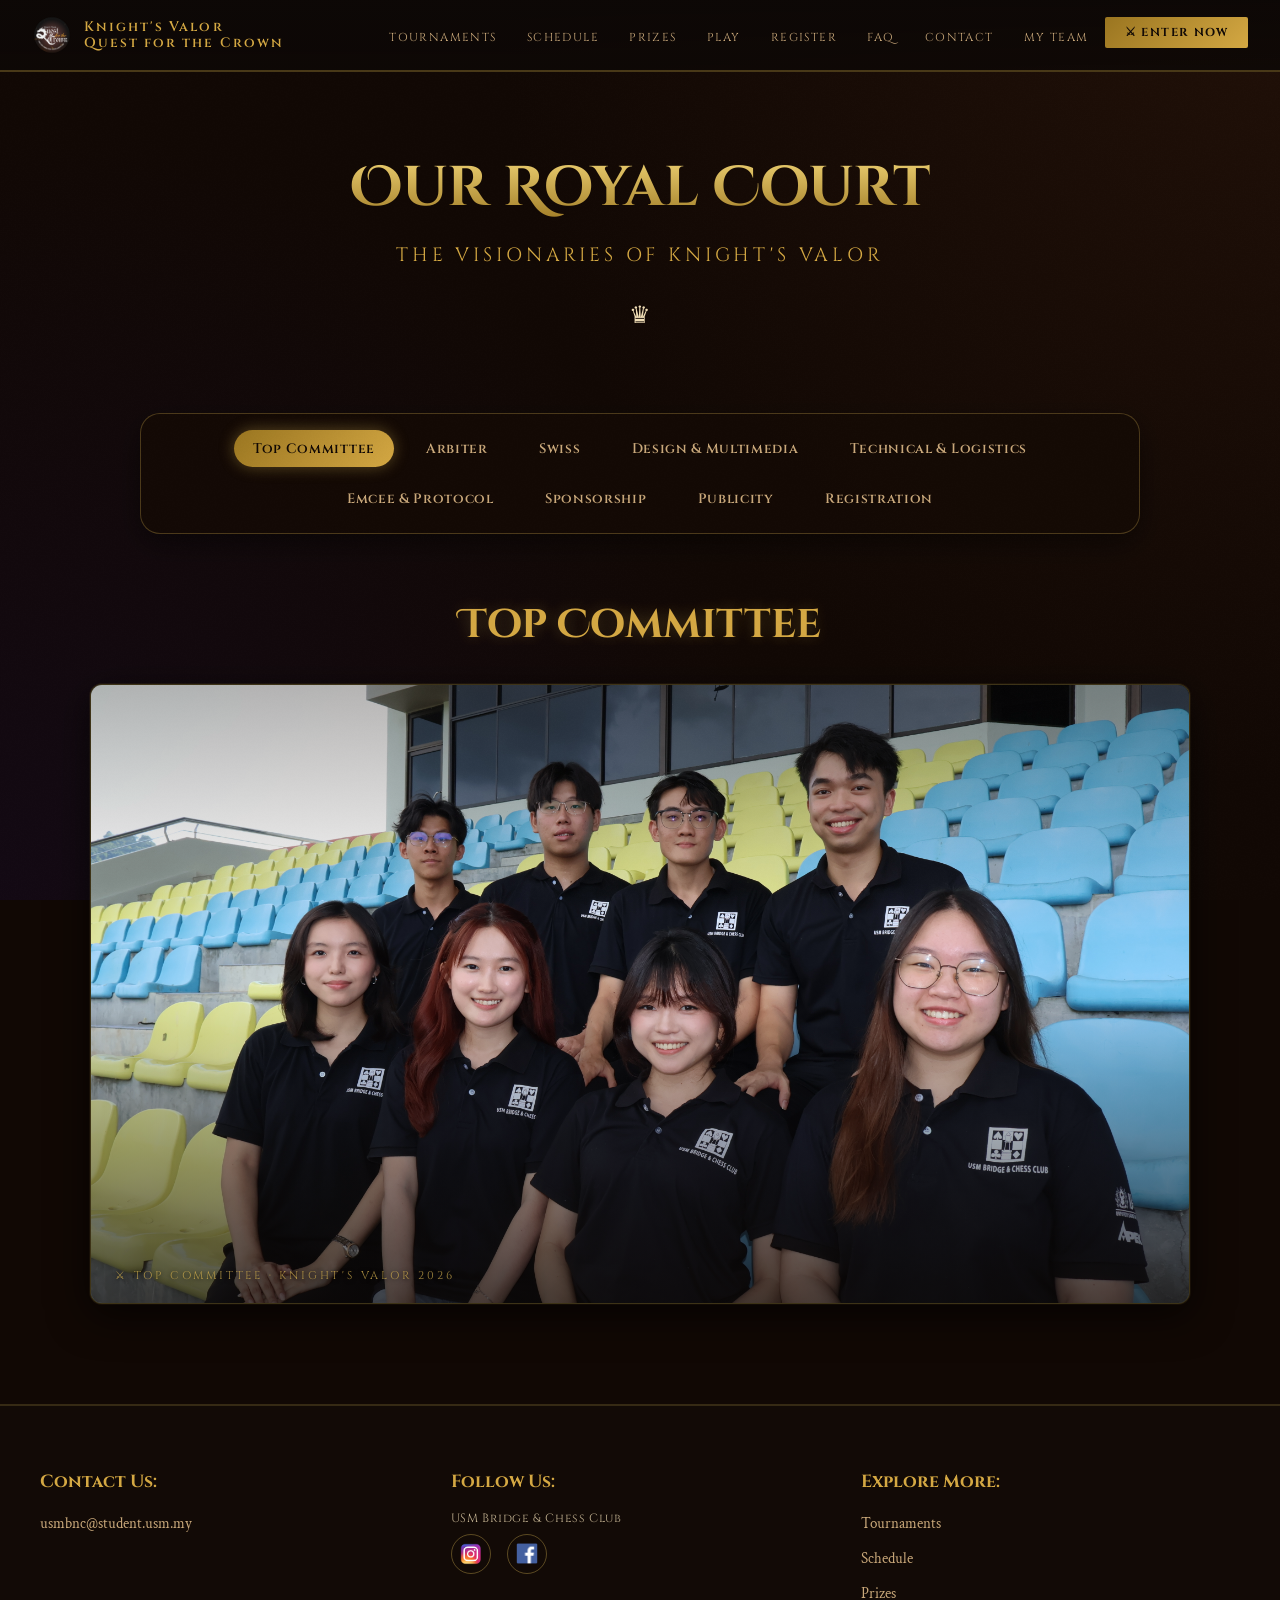
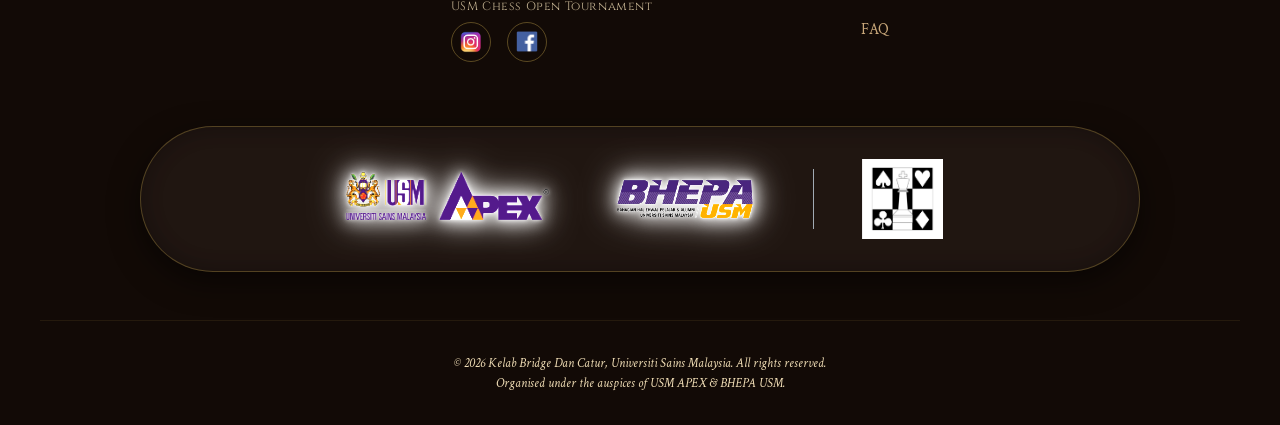
==== commit a464d8f5: "Disable auto-scroll behavior when switching departments on team page" ====
--- a/team.html
+++ b/team.html
@@ -822,8 +822,7 @@
             requestAnimationFrame(() => {
                 requestAnimationFrame(() => {
                     target.classList.add('active');
-                    // Scroll to top of departments wrapper smoothly
-                    target.closest('.team-departments-wrapper')?.scrollIntoView({ behavior: 'smooth', block: 'start' });
+                    // Scrolling behavior removed per user request
                 });
             });
         }
--- a/css/main.css
+++ b/css/main.css
@@ -38,12 +38,14 @@
   user-select: none;
   /* Prevent long-press context menu on iOS */
   -webkit-touch-callout: none;
-  /* Pointer events stay on so hover effects work */
-  pointer-events: auto;
+  /* Disable pointer events to completely block right-click/long-press downloads */
+  pointer-events: none;
 }
 
 html {
   scroll-behavior: smooth;
+  overflow-x: hidden;
+  width: 100%;
 }
 
 body {
@@ -52,6 +54,7 @@
   font-family: 'Crimson Text', serif;
   font-size: 18px;
   overflow-x: hidden;
+  width: 100%;
   cursor: default;
 }
 
@@ -89,6 +92,8 @@
   border-radius: 50%;
   animation: floatEmber linear infinite;
   opacity: 0;
+  will-change: transform, opacity;
+  transform: translateZ(0);
 }
 
 @keyframes floatEmber {
@@ -136,6 +141,7 @@
   border-bottom: 2px solid var(--gold-dark);
   backdrop-filter: blur(12px);
   padding: 0 2rem;
+  /* Removed transform to prevent iOS fixed positioning bug */
 }
 
 .nav-inner {
@@ -211,6 +217,7 @@
 }
 
 .nav-cta {
+  display: inline-block;
   background: linear-gradient(90deg, var(--gold-dark) 0%, var(--gold) 25%, var(--gold-shine) 50%, var(--gold) 75%, var(--gold-dark) 100%);
   background-size: 200% auto;
   animation: shimmerSweep 3s linear infinite;
@@ -306,57 +313,54 @@
 
 .hero-title-wrapper {
   position: relative;
-  margin-bottom: 1.5rem;
+  margin-bottom: 2rem;
   animation: fadeUp 1.2s ease 0.6s both;
 }
 
-.hero-title-main {
-  font-family: 'Cinzel Decorative', serif;
-  font-size: clamp(3rem, 9vw, 8rem);
-  font-weight: 900;
-  line-height: 0.85;
-  background: linear-gradient(180deg, #f0d080 0%, var(--gold) 40%, #8b6914 70%, #c9a84c 100%);
-  -webkit-background-clip: text;
-  -webkit-text-fill-color: transparent;
-  background-clip: text;
-  text-shadow: none;
-  filter: drop-shadow(0 0 30px rgba(201, 168, 76, 0.3));
-  letter-spacing: -0.02em;
-}
-
-.hero-title-sub {
-  font-family: 'Cinzel Decorative', serif;
-  font-size: clamp(1.8rem, 4.5vw, 4.5rem);
-  font-weight: 400;
-  background: linear-gradient(180deg, var(--parchment) 0%, var(--parchment-dark) 100%);
-  -webkit-background-clip: text;
-  -webkit-text-fill-color: transparent;
-  background-clip: text;
-  letter-spacing: 0.05em;
-}
-
-.hero-divider {
-  display: flex;
-  align-items: center;
-  gap: 1.5rem;
-  justify-content: center;
-  margin: 1.5rem 0;
-  animation: fadeIn 1s ease 1s both;
-}
-
-.hero-divider-line {
-  height: 1px;
-  width: 100px;
-  background: linear-gradient(to right, transparent, var(--gold));
-}
-
-.hero-divider-line:last-child {
-  background: linear-gradient(to left, transparent, var(--gold));
-}
-
-.hero-divider-icon {
-  font-size: 1.5rem;
-  color: var(--gold);
+/* Magical core backlight behind the logo */
+.hero-title-wrapper::before {
+  content: '';
+  position: absolute;
+  top: 50%;
+  left: 50%;
+  width: 60%;
+  height: 60%;
+  transform: translate(-50%, -50%);
+  background: radial-gradient(circle, rgba(201, 168, 76, 0.5) 0%, rgba(13, 8, 6, 0) 70%);
+  filter: blur(50px);
+  z-index: -1;
+  pointer-events: none;
+  border-radius: 50%;
+  animation: corePulse 4s ease-in-out infinite alternate;
+}
+
+@keyframes corePulse {
+  0% { opacity: 0.5; transform: translate(-50%, -50%) scale(0.8); }
+  100% { opacity: 1; transform: translate(-50%, -50%) scale(1.1); }
+}
+
+.hero-main-logo {
+  max-width: 90%;
+  width: 750px;
+  height: auto;
+  display: block;
+  margin: 0 auto;
+  /* Enhanced brightness, saturation for vivid reds, and thematic golden glow */
+  filter: brightness(1.15) contrast(1.05) saturate(1.4)
+          drop-shadow(0 0 25px rgba(201, 168, 76, 0.4))
+          drop-shadow(0 0 50px rgba(201, 168, 76, 0.15));
+  /* Subtle continuous floating animation */
+  animation: heroLogoFloat 6s ease-in-out infinite;
+  transform: translateZ(0); /* Hardware acceleration */
+}
+
+@keyframes heroLogoFloat {
+  0%, 100% {
+    transform: translateY(0) translateZ(0);
+  }
+  50% {
+    transform: translateY(-12px) translateZ(0);
+  }
 }
 
 .hero-edition {
@@ -2230,25 +2234,30 @@
   align-items: center;
   width: max-content;
   animation: marqueeScroll 30s linear infinite;
-}
-
-/* Pause the rotation on hover */
-.sponsor-track:hover {
-  animation-play-state: paused;
-}
+  will-change: transform;
+  transform: translateZ(0);
+}
+
+/* Hover pause removed per user request */
 
 .sponsor-logo {
   width: 180px;
   height: 100px;
   object-fit: contain;
-  filter: grayscale(100%) brightness(0.7) opacity(0.6);
+  filter: brightness(0.95) opacity(0.95);
   transition: all 0.4s ease;
   cursor: pointer;
+  background: rgba(255, 255, 255, 0.85); /* Ensures dark text is legible */
+  padding: 15px;
+  border-radius: 12px;
+  box-shadow: 0 4px 15px rgba(0,0,0,0.5);
 }
 
 .sponsor-logo:hover {
-  filter: grayscale(0%) brightness(1) opacity(1) drop-shadow(0 0 15px rgba(201, 168, 76, 0.5));
+  background: rgba(255, 255, 255, 1);
+  filter: brightness(1) opacity(1);
   transform: scale(1.1);
+  box-shadow: 0 8px 25px rgba(201, 168, 76, 0.6);
 }
 
 @keyframes marqueeScroll {
@@ -2431,6 +2440,8 @@
   mask-image: linear-gradient(to right, transparent, black 10%, black 90%, transparent);
   -webkit-mask-image: linear-gradient(to right, transparent, black 10%, black 90%, transparent);
   scrollbar-width: none;
+  will-change: transform, scroll-position;
+  transform: translateZ(0);
   /* Firefox */
   -ms-overflow-style: none;
   /* IE */
@@ -2472,6 +2483,7 @@
   object-fit: cover;
   transition: all 0.3s cubic-bezier(0.25, 0.46, 0.45, 0.94);
   filter: grayscale(40%) brightness(0.8);
+  aspect-ratio: 4 / 3;
 }
 
 .gallery-item::before {
@@ -2486,7 +2498,7 @@
 
 .gallery-item-caption {
   position: absolute;
-  bottom: -40px;
+  bottom: 0;
   left: 0;
   width: 100%;
   padding: 1.5rem;
@@ -2757,7 +2769,7 @@
 
 /* ===== STRUCTURED PHOTO CARDS ===== */
 .member-grid {
-  display: grid;
+  display: none; /* Hidden until individual photos are ready */
   grid-template-columns: repeat(auto-fit, minmax(260px, 1fr));
   gap: 3rem;
   justify-items: center;
@@ -3441,6 +3453,7 @@
   border: 1px solid var(--gold-dark);
   border-radius: 4px;
   box-shadow: 0 0 20px rgba(201, 168, 76, 0.3);
+  aspect-ratio: 3 / 4;
   object-fit: contain;
 }
 
@@ -3617,11 +3630,9 @@
 @keyframes pageBodyIn {
   from {
     opacity: 0;
-    transform: translateY(12px);
   }
   to {
     opacity: 1;
-    transform: translateY(0);
   }
 }
 
@@ -4083,43 +4094,130 @@
   }
 
   /* Gentler page body entry on mobile */
-  body {
-    animation: pageBodyIn 0.5s ease 0.05s both;
-  }
+  body {}
 }
 
 /* ── 3. NAVIGATION MOBILE ──────────────────────── */
+
+/* Hide the raw checkbox — it's only used for state */
+#mobileMenuCheck {
+  display: none;
+}
+
+/* Hamburger button: hidden on desktop, shown on mobile */
+.mobile-menu-toggle {
+  display: none;
+}
+
 @media (max-width: 768px) {
+  /* Nav bar height */
   .nav-inner {
     height: 60px;
     padding: 0 1rem;
-  }
-
-  .nav-logo-icon {
-    height: 32px;
-  }
-
-  .nav-logo-text {
-    font-size: 0.72rem;
-  }
-
-  /* Mobile menu panel: glass morphism */
+    position: relative;
+    /* CRITICAL: ensure nav-inner doesn't try to size nav-links */
+    overflow: visible;
+  }
+
+  .nav-logo-icon { height: 32px; }
+  .nav-logo-text { font-size: 0.72rem; }
+
+  /* ── HAMBURGER ICON ── */
+  .mobile-menu-toggle {
+    display: flex;
+    flex-direction: column;
+    justify-content: center;
+    align-items: center;
+    gap: 5px;
+    width: 44px;
+    height: 44px;
+    cursor: pointer;
+    position: relative;
+    z-index: 10002; /* above nav-links panel */
+    flex-shrink: 0;
+  }
+
+  .mobile-menu-toggle span {
+    display: block;
+    width: 26px;
+    height: 2px;
+    background: var(--gold);
+    border-radius: 2px;
+    transition: transform 0.3s ease, opacity 0.3s ease;
+    transform-origin: center;
+  }
+
+  /* Hamburger → X when open */
+  #mobileMenuCheck:checked ~ .mobile-menu-toggle span:nth-child(1) {
+    transform: translateY(7px) rotate(45deg);
+  }
+  #mobileMenuCheck:checked ~ .mobile-menu-toggle span:nth-child(2) {
+    opacity: 0;
+    transform: scaleX(0);
+  }
+  #mobileMenuCheck:checked ~ .mobile-menu-toggle span:nth-child(3) {
+    transform: translateY(-7px) rotate(-45deg);
+  }
+
+  /* ══════════════════════════════════════════════
+     OFF-CANVAS SIDEBAR — out of document flow.
+     Main content is NEVER affected by this panel.
+     ══════════════════════════════════════════════ */
   .nav-links {
-    background: rgba(8, 4, 2, 0.97) !important;
+    /* Break out of document flow entirely */
+    position: fixed !important;
+    top: 0 !important;
+    right: 0 !important;
+    bottom: 0 !important;
+    left: auto !important;
+
+    /* Sizing */
+    width: 75vw !important;
+    max-width: 300px !important;
+    height: 100% !important;
+    height: 100dvh !important; /* dynamic viewport for mobile browsers */
+
+    /* Stack layout */
+    display: flex !important;
+    flex-direction: column !important;
+    align-items: flex-start !important;
+    gap: 0 !important;
+    padding: 80px 1.2rem 2rem !important;
+    background: rgba(8, 4, 2, 0.98) !important;
     backdrop-filter: blur(20px) saturate(1.5);
     -webkit-backdrop-filter: blur(20px) saturate(1.5);
     border-left: 1px solid rgba(201, 168, 76, 0.25) !important;
     box-shadow: -10px 0 40px rgba(0, 0, 0, 0.8);
-    padding-top: 90px !important;
+    list-style: none !important;
+
+    /* CLOSED: off-screen right + invisible */
+    transform: translateX(100%) !important;
+    visibility: hidden !important;
+    transition: transform 0.35s cubic-bezier(0.4, 0, 0.2, 1),
+                visibility 0s linear 0.35s !important;
+    z-index: 10001 !important;
+  }
+
+  /* OPEN state: slide in */
+  #mobileMenuCheck:checked ~ .nav-links {
+    transform: translateX(0) !important;
+    visibility: visible !important;
+    transition: transform 0.35s cubic-bezier(0.4, 0, 0.2, 1),
+                visibility 0s linear 0s !important;
+  }
+
+  .nav-links li {
+    width: 100%;
   }
 
   .nav-links li a {
     font-size: 0.85rem;
-    padding: 0.7rem 1rem;
+    padding: 0.75rem 1rem;
     border-bottom: 1px solid rgba(201,168,76,0.07);
     display: block;
     transition: all 0.3s;
     border-radius: 4px;
+    width: 100%;
   }
 
   .nav-links li a:hover {
@@ -4130,6 +4228,32 @@
   .nav-cta {
     margin-top: 0.5rem;
     padding: 0.7rem 1.2rem !important;
+    width: 100%;
+    text-align: center;
+    display: block !important;
+  }
+
+  /* ── BACKDROP ──
+     body::after lives in the ROOT stacking context:
+     page (0) < backdrop (9998) < nav (9999) < sidebar (10001)
+  ── */
+  body::after {
+    content: '';
+    position: fixed;
+    inset: 0;
+    background: rgba(0, 0, 0, 0.65);
+    opacity: 0;
+    visibility: hidden;
+    pointer-events: none;
+    transition: opacity 0.35s ease, visibility 0s linear 0.35s;
+    z-index: 9998;
+  }
+
+  body:has(#mobileMenuCheck:checked)::after {
+    opacity: 1;
+    visibility: visible;
+    pointer-events: auto;
+    transition: opacity 0.35s ease, visibility 0s linear 0s;
   }
 }
 
@@ -4529,12 +4653,12 @@
   }
 
   .pill-logo {
-    max-width: 100px;
-    max-height: 55px;
+    max-width: 150px;
+    max-height: 80px;
   }
 
   .usm-logo {
-    max-width: 130px;
+    max-width: 180px;
   }
 
   .footer-copyright {
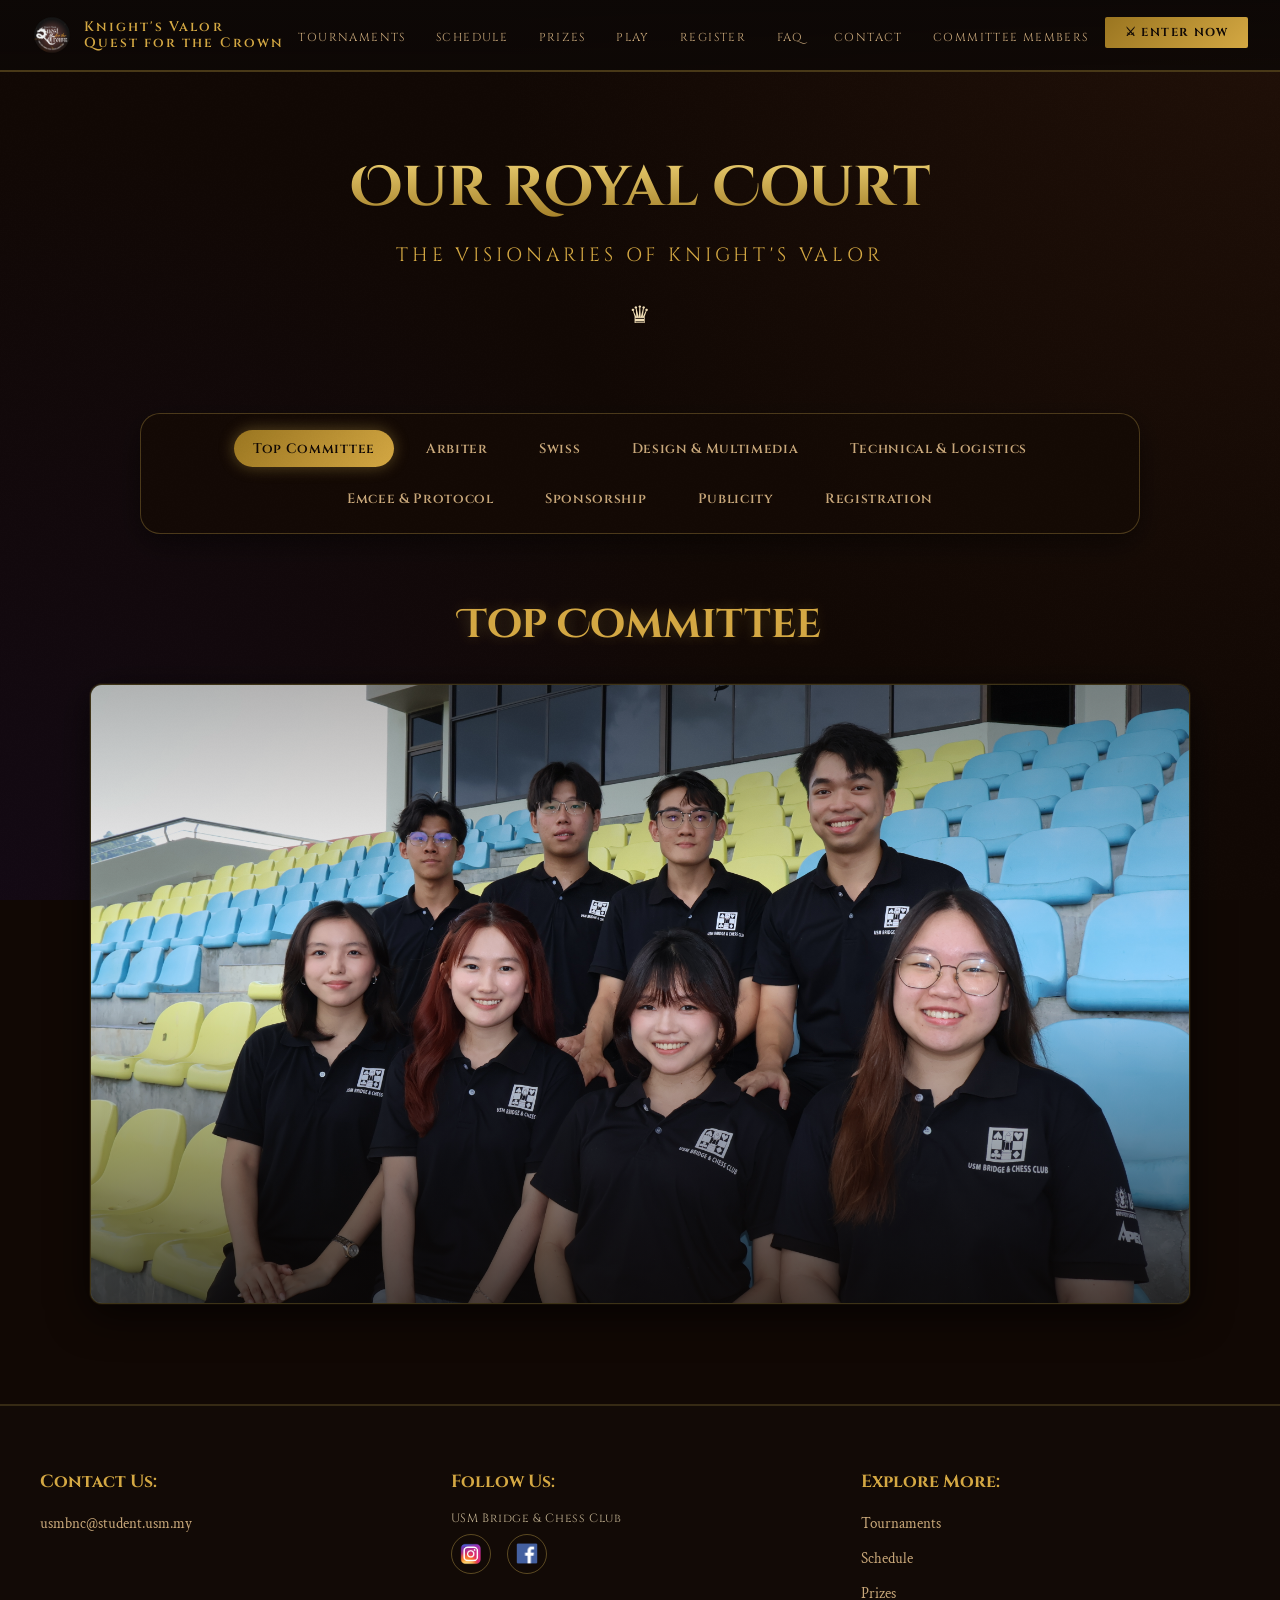
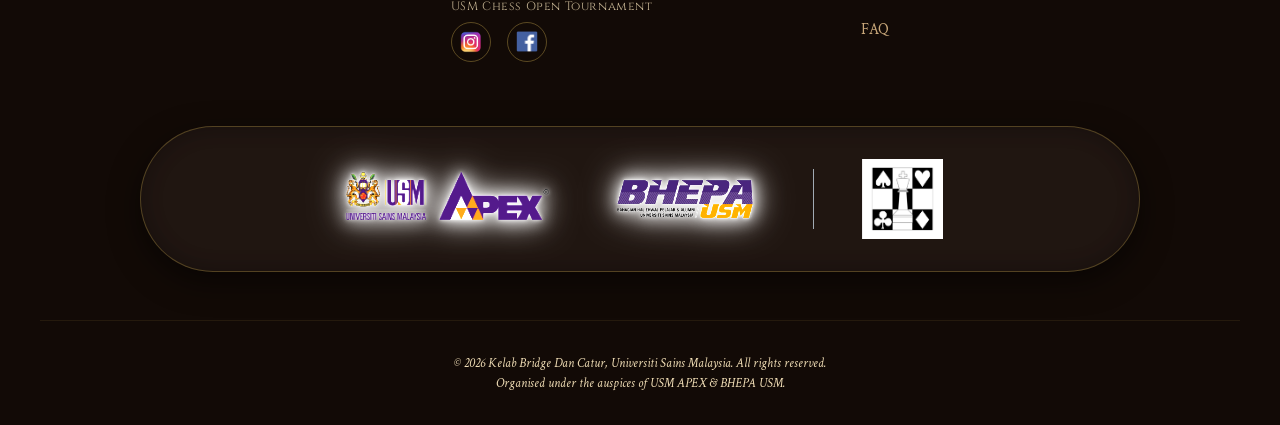
==== commit 07fde5e4: "UI Enhancements: Vertical timeline, modernized chessboard, updated registration deadline, and rename" ====
--- a/team.html
+++ b/team.html
@@ -80,7 +80,7 @@
                 <li><a href="index.html#register">Register</a></li>
                 <li><a href="index.html#faq">FAQ</a></li>
                 <li><a href="index.html#contact">Contact</a></li>
-                <li><a href="team.html">My Team</a></li>
+                <li><a href="team.html">Committee Members</a></li>
                 <li><a href="index.html#register" class="nav-cta">⚔ Enter Now</a></li>
             </ul>
         </div>
@@ -822,7 +822,10 @@
             requestAnimationFrame(() => {
                 requestAnimationFrame(() => {
                     target.classList.add('active');
-                    // Scrolling behavior removed per user request
+                    // Scroll to top of departments wrapper smoothly ONLY on desktop
+                    if (window.innerWidth > 768) {
+                        target.closest('.team-departments-wrapper')?.scrollIntoView({ behavior: 'smooth', block: 'start' });
+                    }
                 });
             });
         }
--- a/css/main.css
+++ b/css/main.css
@@ -251,10 +251,9 @@
   justify-content: center;
   overflow: hidden;
   padding-top: 70px;
-  background:
-    radial-gradient(ellipse at 30% 0%, #3a0a0a 0%, transparent 55%),
-    radial-gradient(ellipse at 70% 0%, #1a0a2e 0%, transparent 55%),
-    radial-gradient(ellipse at 50% 100%, #1a0a06 0%, var(--dark-bg) 60%);
+  background: 
+    linear-gradient(to right, rgba(122, 15, 15, 0.7) 0%, rgba(15, 30, 122, 0.7) 100%),
+    url('../images/Background.jpg') center/cover no-repeat;
 }
 
 .hero-bg-chess {
@@ -850,49 +849,158 @@
 }
 
 .schedule-grid {
-  display: grid;
-  grid-template-columns: repeat(auto-fit, minmax(280px, 1fr));
-  gap: 1rem;
-  max-width: 900px;
+  position: relative;
+  max-width: 1000px;
   margin: 0 auto;
+  padding: 2rem 0;
+  display: flex;
+  flex-direction: column;
+  gap: 2rem;
+}
+
+/* Central Timeline Line */
+.schedule-grid::before {
+  content: '';
+  position: absolute;
+  top: 0;
+  bottom: 0;
+  left: 50%;
+  width: 2px;
+  background: linear-gradient(to bottom, 
+    transparent 0%, 
+    var(--gold-dark) 15%, 
+    var(--gold) 50%, 
+    var(--gold-dark) 85%, 
+    transparent 100%);
+  transform: translateX(-50%);
+  opacity: 0.6;
 }
 
 .schedule-item {
-  display: flex;
-  align-items: center;
-  gap: 1.2rem;
-  background: rgba(42, 31, 26, 0.6);
+  position: relative;
+  width: 45%;
+  background: rgba(42, 31, 26, 0.4);
+  backdrop-filter: blur(10px);
+  -webkit-backdrop-filter: blur(10px);
   border: 1px solid rgba(201, 168, 76, 0.15);
+  padding: 1.5rem;
+  border-radius: 8px;
+  display: flex;
+  flex-direction: column;
+  gap: 0.5rem;
+  transition: all 0.4s cubic-bezier(0.175, 0.885, 0.32, 1.275);
+  z-index: 2;
+}
+
+/* Timeline Markers (Dots) */
+.schedule-item::after {
+  content: '◈';
+  position: absolute;
+  top: 50%;
+  font-size: 1.2rem;
+  color: var(--gold);
+  transform: translateY(-50%);
+  z-index: 3;
+  text-shadow: 0 0 10px var(--gold);
+}
+
+/* Odd items (Left side) */
+.schedule-item:nth-child(odd) {
+  align-self: flex-start;
+  text-align: right;
+  border-right: 3px solid var(--gold-dark);
+}
+
+.schedule-item:nth-child(odd)::after {
+  right: -11.1%; /* Adjust based on gap and width */
+}
+
+/* Even items (Right side) */
+.schedule-item:nth-child(even) {
+  align-self: flex-end;
+  text-align: left;
   border-left: 3px solid var(--gold-dark);
-  padding: 1rem 1.2rem;
-  transition: all 0.3s;
+}
+
+.schedule-item:nth-child(even)::after {
+  left: -11.1%;
 }
 
 .schedule-item:hover {
-  border-color: rgba(201, 168, 76, 0.4);
-  background: rgba(42, 31, 26, 0.9);
+  background: rgba(42, 31, 26, 0.8);
+  border-color: var(--gold);
+  transform: translateY(-5px) scale(1.02);
+  box-shadow: 0 10px 30px rgba(0, 0, 0, 0.6), 0 0 20px rgba(201, 168, 76, 0.2);
 }
 
 .schedule-item.highlight {
-  border-left-color: var(--crimson);
-  background: rgba(139, 26, 26, 0.2);
+  border-color: var(--crimson);
+  background: rgba(139, 26, 26, 0.15);
 }
 
 .schedule-item.break {
-  border-left-color: var(--stone-light);
+  border-color: var(--stone-light);
+  background: rgba(30, 21, 16, 0.4);
 }
 
 .schedule-time {
   font-family: 'Cinzel', serif;
-  font-size: 0.72rem;
-  color: var(--gold);
-  min-width: 130px;
+  font-size: 0.75rem;
+  letter-spacing: 0.1em;
+  color: var(--gold-light);
+  font-weight: 700;
+  display: block;
+}
+
+.schedule-event {
+  font-size: 1.1rem;
+  color: var(--parchment);
+  font-family: 'Crimson Text', serif;
   font-weight: 600;
 }
 
-.schedule-event {
-  font-size: 0.95rem;
-  color: var(--parchment);
+/* Connecting horizontal lines (optional for extra flair) */
+.schedule-item::before {
+  content: '';
+  position: absolute;
+  top: 50%;
+  width: 10%;
+  height: 1px;
+  background: rgba(201, 168, 76, 0.3);
+  z-index: 1;
+}
+
+.schedule-item:nth-child(odd)::before {
+  right: -10%;
+}
+
+.schedule-item:nth-child(even)::before {
+  left: -10%;
+}
+
+@media (max-width: 850px) {
+  .schedule-grid::before {
+    left: 20px;
+  }
+
+  .schedule-item {
+    width: calc(100% - 60px);
+    align-self: flex-end !important;
+    text-align: left !important;
+    margin-left: 60px !important;
+    border-left: 3px solid var(--gold-dark) !important;
+    border-right: 1px solid rgba(201, 168, 76, 0.15) !important;
+  }
+
+  .schedule-item::after {
+    left: -48px !important;
+    right: auto !important;
+  }
+
+  .schedule-item::before {
+    left: -40px !important;
+    width: 40px !important;
+  }
 }
 
 /* ===== PRIZES ===== */
@@ -1083,6 +1191,8 @@
   display: grid;
   grid-template-columns: repeat(8, 60px);
   grid-template-rows: repeat(8, 60px);
+  background: #2a1a10;
+  border: 2px solid #3d2a1d;
 }
 
 @media (max-width: 550px) {
@@ -1098,57 +1208,55 @@
   justify-content: center;
   cursor: pointer;
   position: relative;
-  transition: all 0.15s;
-  font-size: 2.2rem;
-  color: var(--ink);
-  /* Dark color so objects appear on light backgrounds */
-  text-shadow: 0 1px 3px rgba(255, 255, 255, 0.4);
-  /* Glow to make objects pop on dark backgrounds */
-}
-
-@media (max-width: 550px) {
-  .chess-cell {
-    font-size: 1.6rem;
-  }
+  transition: background 0.15s;
 }
 
 .chess-cell.light {
-  background: var(--parchment);
+  background: #f0d9b5;
 }
 
 .chess-cell.dark {
-  background: #8b4513;
+  background: #b58863;
 }
 
 .chess-cell.selected {
-  background: rgba(201, 168, 76, 0.7) !important;
+  background: #f6f669 !important;
 }
 
 .chess-cell.in-check {
-  background: radial-gradient(circle, rgba(255, 0, 0, 0.8) 0%, rgba(200, 0, 0, 0.4) 60%, transparent 100%) !important;
-  box-shadow: inset 0 0 15px rgba(255, 0, 0, 0.6);
+  background: radial-gradient(circle, #ff4d4d 0%, #b58863 100%) !important;
 }
 
 .chess-cell.valid-move::after {
   content: '';
   position: absolute;
-  width: 30%;
-  height: 30%;
+  width: 25%;
+  height: 25%;
   border-radius: 50%;
-  background: rgba(0, 0, 0, 0.25);
+  background: rgba(0, 0, 0, 0.15);
   pointer-events: none;
 }
 
 .chess-cell.valid-move.occupied::after {
   width: 90%;
   height: 90%;
-  border-radius: 0;
+  border-radius: 50%;
   background: transparent;
-  border: 3px solid rgba(0, 0, 0, 0.3);
-}
-
-.chess-cell:hover {
-  filter: brightness(1.1);
+  border: 4px solid rgba(0, 0, 0, 0.15);
+}
+
+.chess-piece-img {
+  width: 90%;
+  height: 90%;
+  object-fit: contain;
+  z-index: 2;
+  pointer-events: none;
+  filter: drop-shadow(0 2px 4px rgba(0,0,0,0.2));
+  transition: transform 0.2s;
+}
+
+.chess-cell:hover .chess-piece-img {
+  transform: scale(1.05);
 }
 
 .chess-status {
@@ -2721,6 +2829,7 @@
 }
 
 .dept-photo-banner .dept-photo-label {
+  display: none; /* User requested to remove text inside photo */
   position: absolute;
   bottom: 1.2rem;
   left: 1.5rem;
@@ -4463,43 +4572,7 @@
   }
 }
 
-/* ── 10. SCHEDULE MOBILE ──────────────────────── */
-@media (max-width: 768px) {
-  .schedule-grid {
-    grid-template-columns: 1fr;
-    gap: 0.5rem;
-  }
-
-  .schedule-item {
-    padding: 0.8rem 1rem;
-    border-radius: 6px;
-    gap: 0.8rem;
-  }
-
-  /* Disable slide-right on mobile (can feel clunky) */
-  .schedule-item:hover {
-    transform: none;
-  }
-
-  .schedule-time {
-    font-size: 0.65rem;
-    min-width: 110px;
-  }
-
-  .schedule-event {
-    font-size: 0.88rem;
-  }
-
-  .schedule-tabs {
-    width: 100%;
-  }
-
-  .tab-btn {
-    flex: 1;
-    font-size: 0.68rem;
-    padding: 0.7rem 0.5rem;
-  }
-}
+
 
 /* ── 11. PRIZES MOBILE ────────────────────────── */
 @media (max-width: 768px) {
@@ -4690,12 +4763,17 @@
   .dept-photo-banner {
     aspect-ratio: 16 / 7;
     border-radius: 8px;
-    margin-bottom: 2rem;
-  }
-
-  /* Wrapper min-height smaller on mobile */
+    margin-bottom: 1rem;
+  }
+
+  /* Wrapper min-height smaller on mobile to reduce empty space */
   .team-departments-wrapper {
-    min-height: 400px;
+    min-height: 250px;
+    margin-bottom: 1.5rem;
+  }
+
+  .footer-spaced {
+    margin-top: 1.5rem;
   }
 
   /* SMALLER COMPACT CARDS — 3 per row on phones */
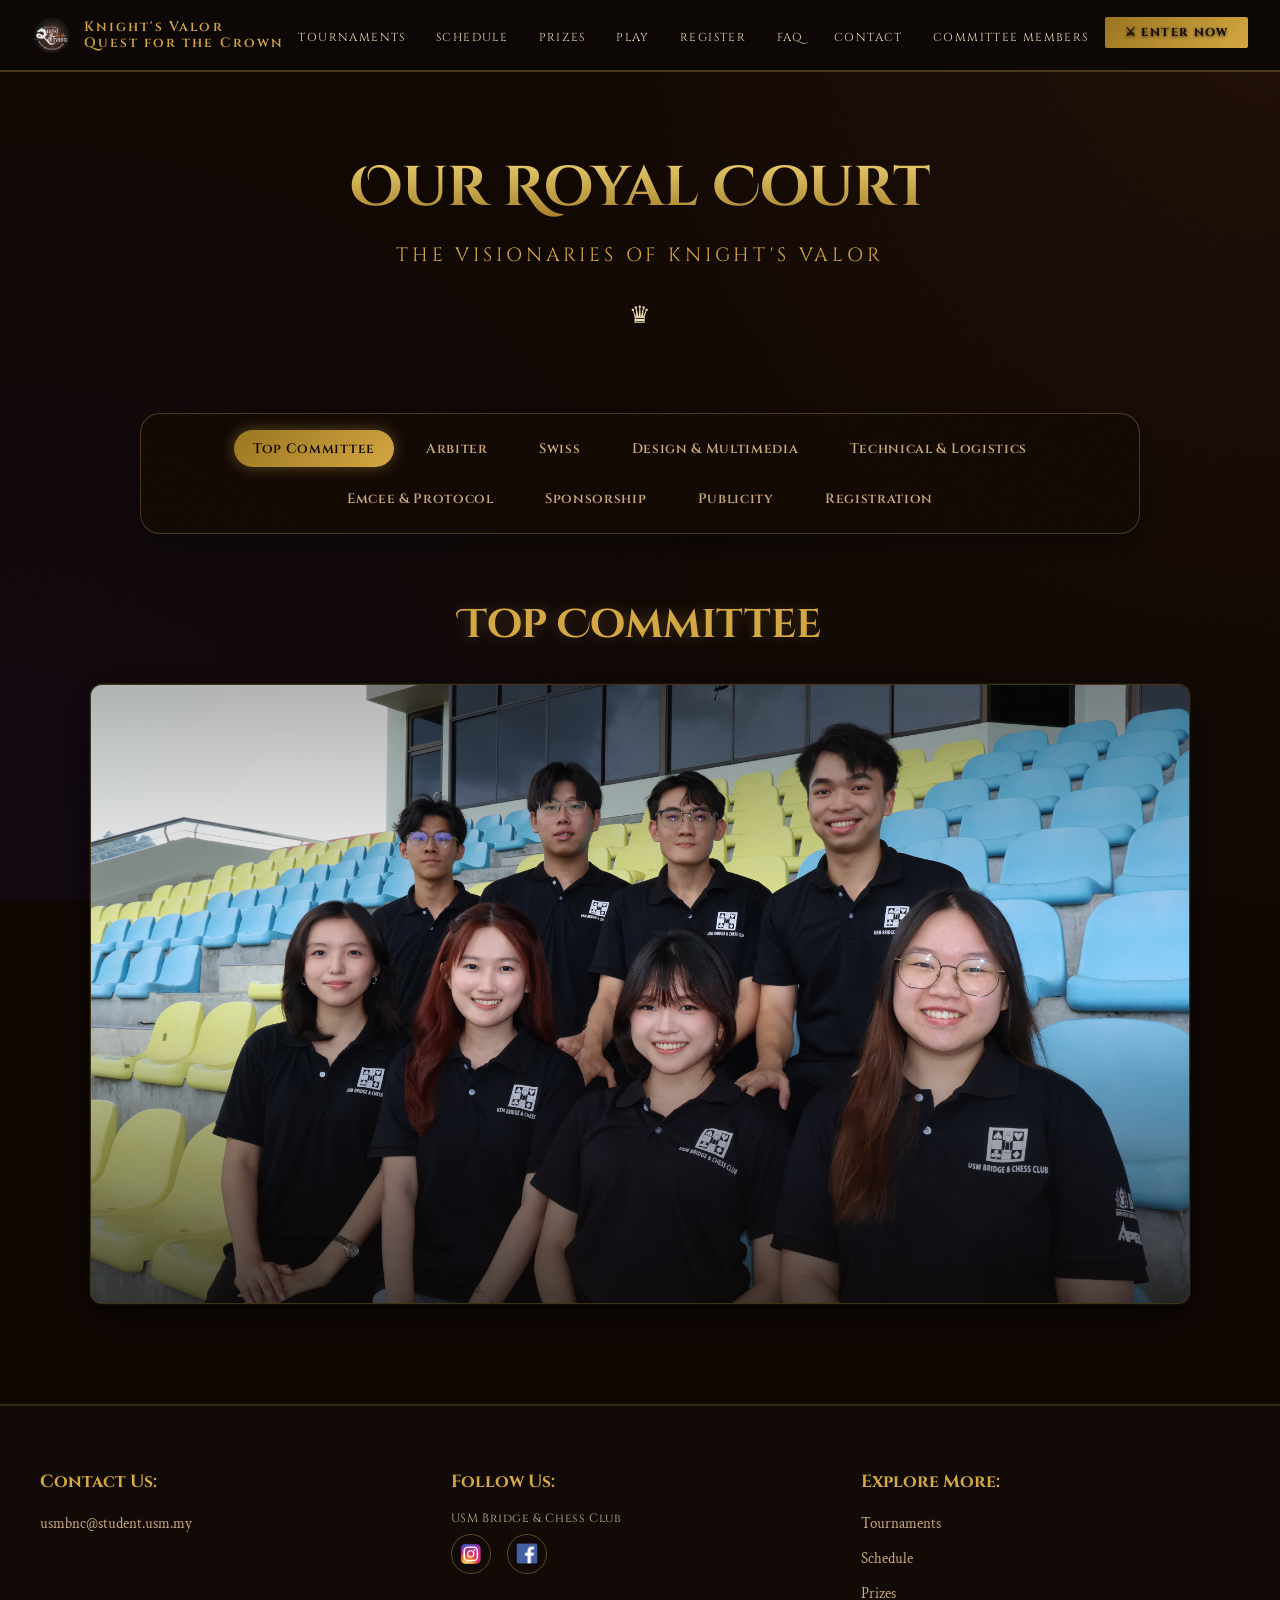
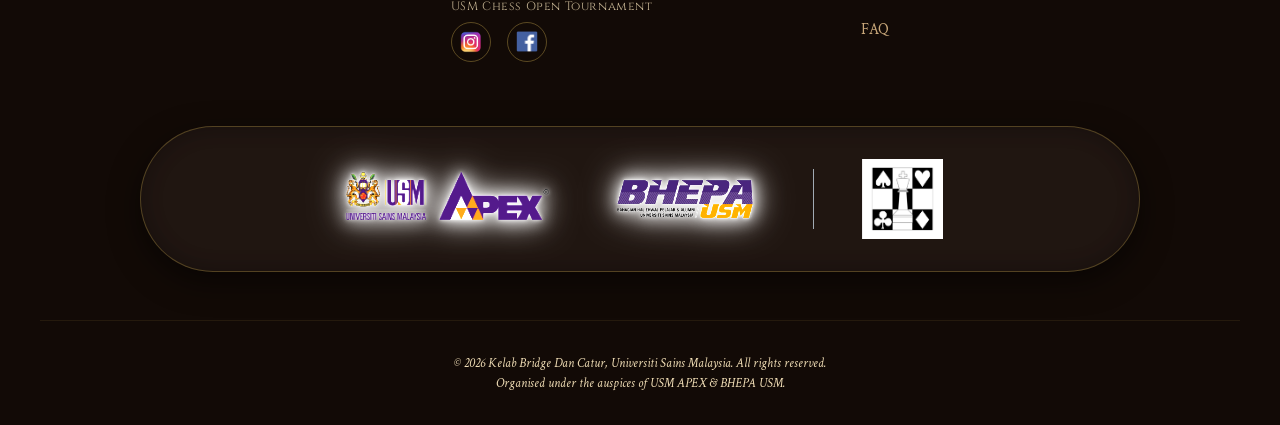
==== commit 17402fcd: "Fix: Corrected image extension case for Design department photo" ====
--- a/team.html
+++ b/team.html
@@ -313,8 +313,8 @@
         <div id="design" class="dept-section">
             <h2 class="dept-title">Design & Multimedia</h2>
             <div class="dept-photo-banner">
-                <img src="" alt="Design Department Group Photo">
-                <div class="dept-photo-placeholder">🎨<span>Group Photo Coming Soon</span></div>
+                <img src="images/Committee%20Department%20Photo/DESIGN AND MULTIMEDIA.JPG"
+                    alt="Design and Multimedia Department Group Photo">
                 <span class="dept-photo-label">🖌 Design & Multimedia · Knight's Valor 2026</span>
             </div>
             <div class="member-grid">
@@ -502,7 +502,8 @@
         <div id="sponsorship" class="dept-section">
             <h2 class="dept-title">Sponsorship</h2>
             <div class="dept-photo-banner">
-                <img src="images/Committee%20Department%20Photo/Sponsorship.JPG" alt="Sponsorship Department Group Photo">
+                <img src="images/Committee%20Department%20Photo/Sponsorship.JPG"
+                    alt="Sponsorship Department Group Photo">
                 <span class="dept-photo-label">💼 Sponsorship · Knight's Valor 2026</span>
             </div>
             <div class="member-grid">
@@ -659,7 +660,8 @@
         <div id="registration" class="dept-section">
             <h2 class="dept-title">Registration</h2>
             <div class="dept-photo-banner">
-                <img src="images/Committee%20Department%20Photo/Registration.JPG" alt="Registration Department Group Photo">
+                <img src="images/Committee%20Department%20Photo/Registration.JPG"
+                    alt="Registration Department Group Photo">
                 <span class="dept-photo-label">✅ Registration · Knight's Valor 2026</span>
             </div>
             <div class="member-grid">
--- a/css/main.css
+++ b/css/main.css
@@ -87,31 +87,26 @@
 .ember {
   position: absolute;
   width: 3px;
-  height: 3px;
-  background: var(--gold);
+  bottom: -20px;
   border-radius: 50%;
+  pointer-events: none;
   animation: floatEmber linear infinite;
-  opacity: 0;
   will-change: transform, opacity;
-  transform: translateZ(0);
 }
 
 @keyframes floatEmber {
   0% {
-    transform: translateY(100vh) translateX(0) scale(0);
+    transform: translate3d(0, 0, 0);
     opacity: 0;
   }
-
   10% {
     opacity: 1;
   }
-
   90% {
-    opacity: 0.6;
-  }
-
+    opacity: 1;
+  }
   100% {
-    transform: translateY(-100px) translateX(40px) scale(1.5);
+    transform: translate3d(20px, -110vh, 0);
     opacity: 0;
   }
 }
@@ -162,9 +157,9 @@
 
 .nav-logo-icon {
   height: 40px;
-  /* Adjust size based on design */
   width: auto;
   object-fit: contain;
+  flex-shrink: 0;
 }
 
 .nav-logo-text {
@@ -188,22 +183,25 @@
   font-size: 0.72rem;
   letter-spacing: 0.12em;
   text-transform: uppercase;
-  color: var(--parchment-dark);
+  color: var(--parchment);
   text-decoration: none;
   padding: 0.5rem 0.85rem;
   position: relative;
-  transition: color 0.3s;
+  transition: color 0.3s ease, text-shadow 0.3s ease;
+  text-shadow: 0 1px 3px rgba(0,0,0,0.8);
 }
 
 .nav-links a::after {
   content: '';
   position: absolute;
   bottom: 0;
-  left: 50%;
-  right: 50%;
-  height: 1px;
+  left: 0;
+  width: 100%;
+  height: 2px;
   background: var(--gold);
-  transition: left 0.3s, right 0.3s;
+  transform: scaleX(0);
+  transform-origin: right;
+  transition: transform 0.3s cubic-bezier(0.4, 0, 0.2, 1);
 }
 
 .nav-links a:hover {
@@ -212,8 +210,8 @@
 }
 
 .nav-links a:hover::after {
-  left: 10%;
-  right: 10%;
+  transform: scaleX(1);
+  transform-origin: left;
 }
 
 .nav-cta {
@@ -251,28 +249,35 @@
   justify-content: center;
   overflow: hidden;
   padding-top: 70px;
-  background: 
-    linear-gradient(to right, rgba(122, 15, 15, 0.7) 0%, rgba(15, 30, 122, 0.7) 100%),
-    url('../images/Background.jpg') center/cover no-repeat;
-}
-
-.hero-bg-chess {
+  background-image: url('../images/Background.jpg');
+  background-size: cover;
+  background-position: center;
+  background-repeat: no-repeat;
+}
+
+#hero::before {
+  content: '';
   position: absolute;
   inset: 0;
-  display: grid;
-  grid-template-columns: repeat(8, 1fr);
-  grid-template-rows: repeat(8, 1fr);
-  opacity: 0.04;
+  background: linear-gradient(to right, 
+    rgba(176, 42, 42, 0.65) 0%, 
+    rgba(139, 26, 26, 0.4) 30%, 
+    rgba(13, 8, 6, 0) 50%, 
+    rgba(26, 45, 139, 0.4) 70%, 
+    rgba(14, 26, 90, 0.65) 100%);
+  z-index: 1;
+}
+
+#hero::after {
+  content: '';
+  position: absolute;
+  inset: 0;
+  background: radial-gradient(circle at center, transparent 0%, rgba(13, 8, 6, 0.5) 100%);
+  z-index: 2;
   pointer-events: none;
 }
 
-.hero-bg-chess div:nth-child(odd) {
-  background: var(--parchment);
-}
-
-.hero-bg-chess div:nth-child(even) {
-  background: transparent;
-}
+
 
 .hero-vignette {
   position: absolute;
@@ -292,10 +297,12 @@
 
 .hero-organizer {
   font-family: 'Cinzel', serif;
-  font-size: 0.75rem;
-  letter-spacing: 0.35em;
+  font-size: 0.85rem;
+  letter-spacing: 0.4em;
   text-transform: uppercase;
-  color: var(--gold-dark);
+  color: var(--gold-light);
+  text-shadow: 0 2px 12px rgba(0,0,0,1), 0 0 20px rgba(0,0,0,0.5);
+  font-weight: 600;
   margin-bottom: 1.5rem;
   animation: fadeDown 1s ease 0.2s both;
 }
@@ -344,10 +351,10 @@
   height: auto;
   display: block;
   margin: 0 auto;
-  /* Enhanced brightness, saturation for vivid reds, and thematic golden glow */
-  filter: brightness(1.15) contrast(1.05) saturate(1.4)
-          drop-shadow(0 0 25px rgba(201, 168, 76, 0.4))
-          drop-shadow(0 0 50px rgba(201, 168, 76, 0.15));
+  /* Enhanced brightness and thematic golden glow for the new logo */
+  filter: brightness(1.15) contrast(1.1) saturate(1.2)
+          drop-shadow(0 0 30px rgba(201, 168, 76, 0.4))
+          drop-shadow(0 0 60px rgba(201, 168, 76, 0.2));
   /* Subtle continuous floating animation */
   animation: heroLogoFloat 6s ease-in-out infinite;
   transform: translateZ(0); /* Hardware acceleration */
@@ -364,10 +371,12 @@
 
 .hero-edition {
   font-family: 'Cinzel', serif;
-  font-size: clamp(0.7rem, 1.2vw, 0.85rem);
+  font-size: clamp(0.8rem, 1.2vw, 1rem);
   letter-spacing: 0.3em;
   text-transform: uppercase;
-  color: var(--silver);
+  color: #ffffff;
+  text-shadow: 0 2px 12px rgba(0,0,0,1), 0 0 20px rgba(0,0,0,0.5);
+  font-weight: 600;
   margin-bottom: 2rem;
   animation: fadeIn 1s ease 1.2s both;
 }
@@ -382,14 +391,17 @@
 }
 
 .hero-date-card {
-  background: rgba(139, 26, 26, 0.2);
-  border: 1px solid rgba(201, 168, 76, 0.3);
-  border-radius: 4px;
-  padding: 1rem 1.5rem;
-  min-width: 180px;
+  background: rgba(20, 10, 6, 0.65);
+  backdrop-filter: blur(15px);
+  -webkit-backdrop-filter: blur(15px);
+  border: 1px solid rgba(201, 168, 76, 0.4);
+  border-radius: 6px;
+  padding: 1.2rem 2rem;
+  min-width: 200px;
   position: relative;
   overflow: hidden;
   transition: all 0.3s;
+  box-shadow: 0 10px 30px rgba(0,0,0,0.4);
 }
 
 .hero-date-card::before {
@@ -430,9 +442,11 @@
 
 .hero-date-type {
   font-size: 0.78rem;
-  color: var(--parchment-dark);
+  color: var(--parchment);
+  opacity: 0.95;
   font-style: italic;
   margin-top: 0.2rem;
+  text-shadow: 0 1px 2px rgba(0,0,0,0.5);
 }
 
 .hero-cta-group {
@@ -636,9 +650,10 @@
   border-radius: 4px;
   overflow: hidden;
   position: relative;
-  transition: all 0.4s;
+  transition: transform 0.4s cubic-bezier(0.165, 0.84, 0.44, 1), opacity 0.4s ease, box-shadow 0.4s ease, border-color 0.4s ease;
   display: flex;
   flex-direction: column;
+  will-change: transform, box-shadow;
 }
 
 .tournament-card::before {
@@ -879,16 +894,12 @@
 .schedule-item {
   position: relative;
   width: 45%;
-  background: rgba(42, 31, 26, 0.4);
-  backdrop-filter: blur(10px);
-  -webkit-backdrop-filter: blur(10px);
-  border: 1px solid rgba(201, 168, 76, 0.15);
-  padding: 1.5rem;
-  border-radius: 8px;
+  background: transparent;
+  padding: 1rem 0;
   display: flex;
   flex-direction: column;
   gap: 0.5rem;
-  transition: all 0.4s cubic-bezier(0.175, 0.885, 0.32, 1.275);
+  transition: transform 0.4s ease-out;
   z-index: 2;
 }
 
@@ -902,13 +913,26 @@
   transform: translateY(-50%);
   z-index: 3;
   text-shadow: 0 0 10px var(--gold);
+  animation: markerPulse 3s ease-in-out infinite alternate;
+}
+
+@keyframes markerPulse {
+  from { 
+    text-shadow: 0 0 5px var(--gold);
+    transform: translateY(-50%) scale(0.9);
+    opacity: 0.7;
+  }
+  to { 
+    text-shadow: 0 0 15px var(--gold-light), 0 0 25px var(--gold);
+    transform: translateY(-50%) scale(1.1);
+    opacity: 1;
+  }
 }
 
 /* Odd items (Left side) */
 .schedule-item:nth-child(odd) {
   align-self: flex-start;
   text-align: right;
-  border-right: 3px solid var(--gold-dark);
 }
 
 .schedule-item:nth-child(odd)::after {
@@ -919,7 +943,6 @@
 .schedule-item:nth-child(even) {
   align-self: flex-end;
   text-align: left;
-  border-left: 3px solid var(--gold-dark);
 }
 
 .schedule-item:nth-child(even)::after {
@@ -927,20 +950,15 @@
 }
 
 .schedule-item:hover {
-  background: rgba(42, 31, 26, 0.8);
-  border-color: var(--gold);
-  transform: translateY(-5px) scale(1.02);
-  box-shadow: 0 10px 30px rgba(0, 0, 0, 0.6), 0 0 20px rgba(201, 168, 76, 0.2);
+  transform: scale(1.05);
 }
 
 .schedule-item.highlight {
-  border-color: var(--crimson);
-  background: rgba(139, 26, 26, 0.15);
+  /* No special background, maybe just a text glow */
 }
 
 .schedule-item.break {
-  border-color: var(--stone-light);
-  background: rgba(30, 21, 16, 0.4);
+  opacity: 0.8;
 }
 
 .schedule-time {
@@ -966,8 +984,15 @@
   top: 50%;
   width: 10%;
   height: 1px;
-  background: rgba(201, 168, 76, 0.3);
+  background: linear-gradient(to var(--side, right), var(--gold-dark), transparent);
   z-index: 1;
+  transform: scaleX(0);
+  transform-origin: var(--side, left);
+  transition: transform 0.8s cubic-bezier(0.4, 0, 0.2, 1);
+}
+
+.schedule-item.visible::before {
+  transform: scaleX(1);
 }
 
 .schedule-item:nth-child(odd)::before {
@@ -988,8 +1013,8 @@
     align-self: flex-end !important;
     text-align: left !important;
     margin-left: 60px !important;
-    border-left: 3px solid var(--gold-dark) !important;
-    border-right: 1px solid rgba(201, 168, 76, 0.15) !important;
+    background: transparent !important;
+    border: none !important;
   }
 
   .schedule-item::after {
@@ -1982,12 +2007,49 @@
 .reveal {
   opacity: 0;
   transform: translateY(30px);
-  transition: opacity 0.8s ease, transform 0.8s ease;
+  transition: opacity 0.6s ease-out, transform 0.6s ease-out;
+  will-change: opacity, transform;
 }
 
 .reveal.visible {
   opacity: 1;
   transform: translateY(0);
+}
+
+.reveal-left {
+  opacity: 0;
+  transform: translateX(-30px);
+  transition: opacity 0.6s ease-out, transform 0.6s ease-out;
+  will-change: opacity, transform;
+}
+
+.reveal-left.visible {
+  opacity: 1;
+  transform: translateX(0);
+}
+
+.reveal-right {
+  opacity: 0;
+  transform: translateX(30px);
+  transition: opacity 0.6s ease-out, transform 0.6s ease-out;
+  will-change: opacity, transform;
+}
+
+.reveal-right.visible {
+  opacity: 1;
+  transform: translateX(0);
+}
+
+.reveal-scale {
+  opacity: 0;
+  transform: scale(0.9);
+  transition: opacity 0.6s ease-out, transform 0.6s ease-out;
+  will-change: opacity, transform;
+}
+
+.reveal-scale.visible {
+  opacity: 1;
+  transform: scale(1);
 }
 
 /* Countdown */
@@ -3886,15 +3948,10 @@
   filter: drop-shadow(0 0 16px rgba(201,168,76,0.4));
 }
 
-/* ----- SCHEDULE: hover left-border pulse ----- */
-.schedule-item {
-  transition: all 0.3s ease, border-left-color 0.3s ease;
-}
-
+/* ----- SCHEDULE: hover lift ----- */
 .schedule-item:hover {
-  border-left-color: var(--gold) !important;
-  transform: translateX(5px);
-  background: rgba(42, 31, 26, 0.95) !important;
+  transform: scale(1.05);
+  color: var(--gold-light);
 }
 
 /* ----- PRIZE PODIUM: champion glow upgrade ----- */
@@ -4005,7 +4062,32 @@
 }
 
 .countdown-num {
+  font-family: 'Cinzel', serif;
   font-size: 3rem !important;
+  font-weight: 900;
+  color: var(--gold-light);
+  text-shadow: 0 0 20px rgba(201, 168, 76, 0.4);
+}
+
+.countdown-label {
+  font-family: 'Cinzel', serif;
+  font-size: 0.65rem;
+  letter-spacing: 0.2em;
+  text-transform: uppercase;
+  color: var(--parchment);
+  font-weight: 700;
+  text-shadow: 0 1px 3px rgba(0,0,0,1);
+}
+
+.hero-countdown-title {
+  font-family: 'Cinzel', serif;
+  font-size: 0.75rem;
+  letter-spacing: 0.2em;
+  text-transform: uppercase;
+  color: #ffffff;
+  font-weight: 700;
+  margin-top: 1.5rem;
+  text-shadow: 0 2px 10px rgba(0,0,0,1);
 }
 
 /* ----- FOOTER: animated top border shimmer ----- */
@@ -4228,7 +4310,11 @@
     overflow: visible;
   }
 
-  .nav-logo-icon { height: 32px; }
+  .nav-logo-icon { 
+    height: 32px; 
+    width: auto !important;
+    flex-shrink: 0;
+  }
   .nav-logo-text { font-size: 0.72rem; }
 
   /* ── HAMBURGER ICON ── */
@@ -4615,8 +4701,18 @@
     font-size: 0.85rem;
   }
 
-  .prizes-tabs {
+  .prizes-tabs, .schedule-tabs, .faq-tabs {
     width: 100%;
+    display: flex;
+    max-width: 100%;
+    margin-bottom: 2rem;
+  }
+
+  .prizes-tabs .tab-btn, .schedule-tabs .tab-btn, .faq-tabs .tab-btn {
+    flex: 1;
+    padding: 0.7rem 0.4rem;
+    font-size: 0.62rem;
+    white-space: nowrap;
   }
 }
 
@@ -4864,8 +4960,7 @@
   }
 
   .schedule-item:active {
-    background: rgba(42, 31, 26, 0.95) !important;
-    border-left-color: var(--gold) !important;
+    transform: scale(0.98);
   }
 
   /* Disable shimmer animations that rely on hover */
